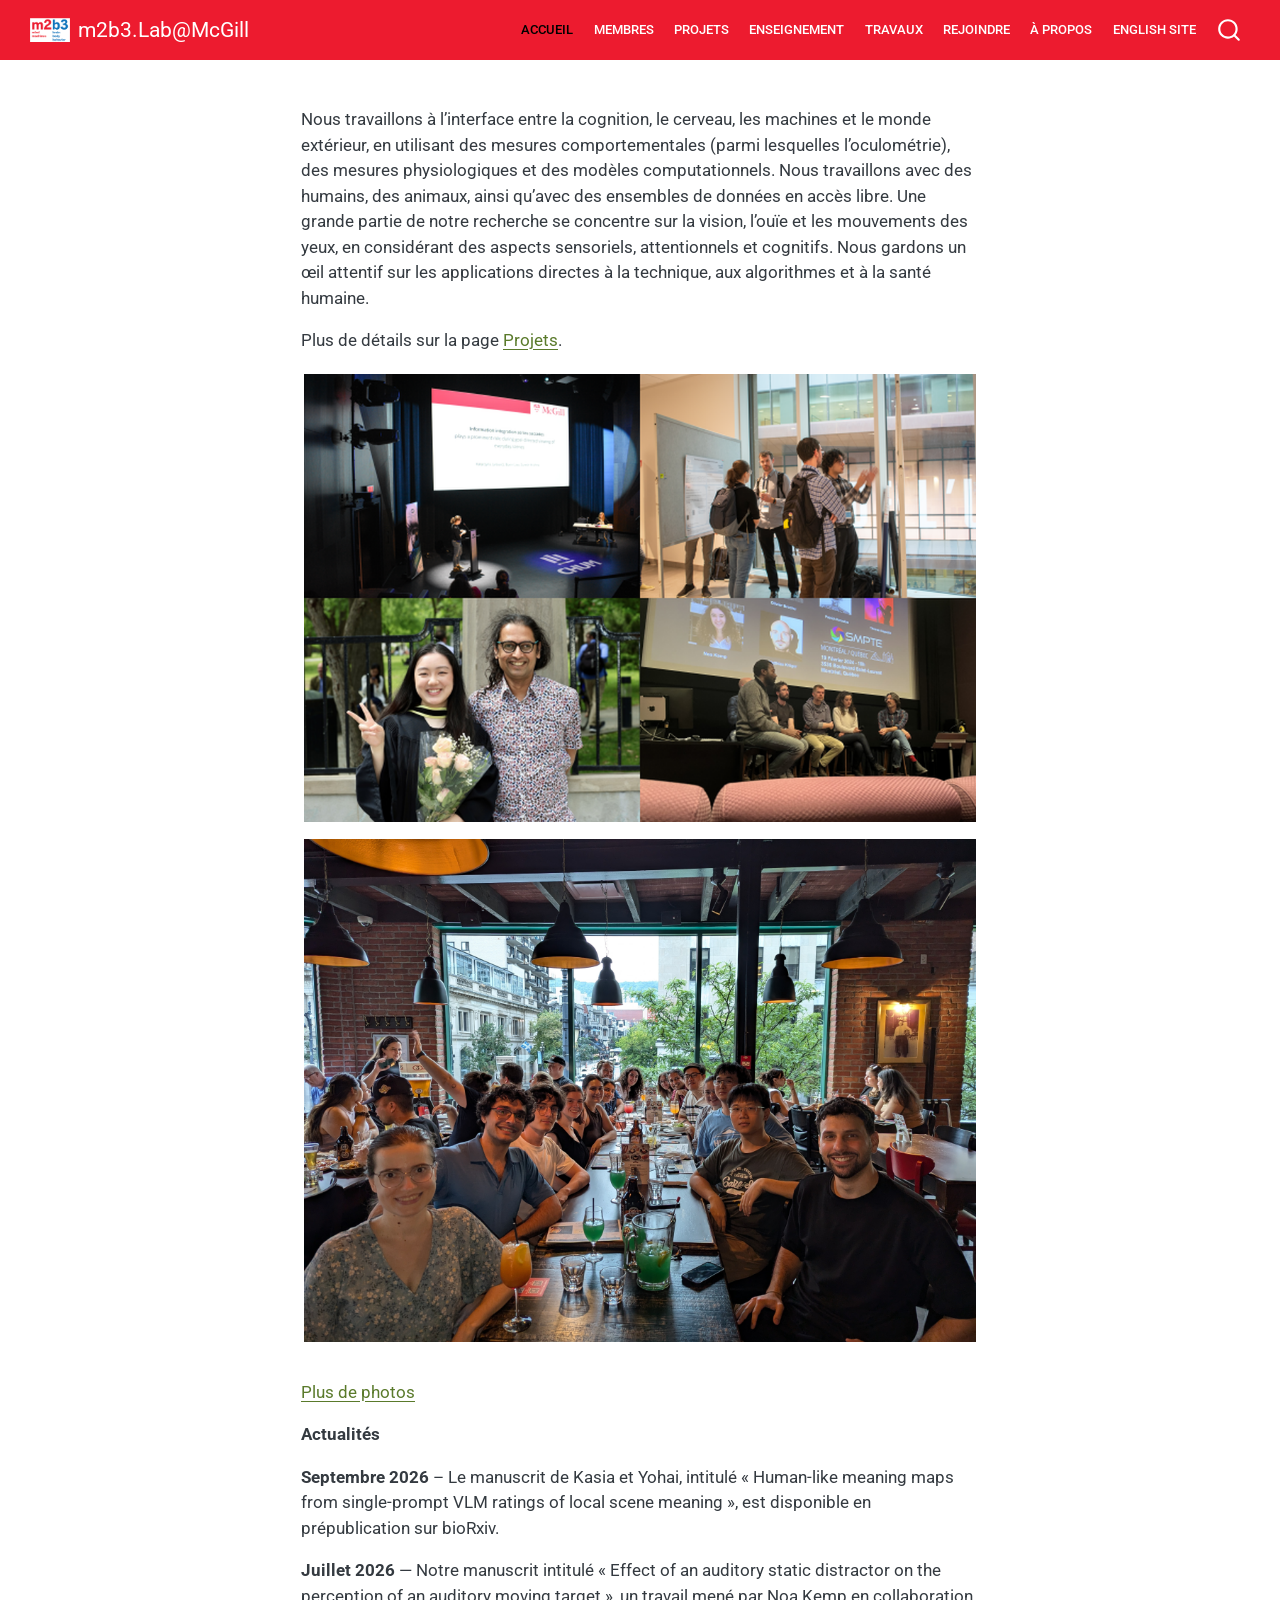
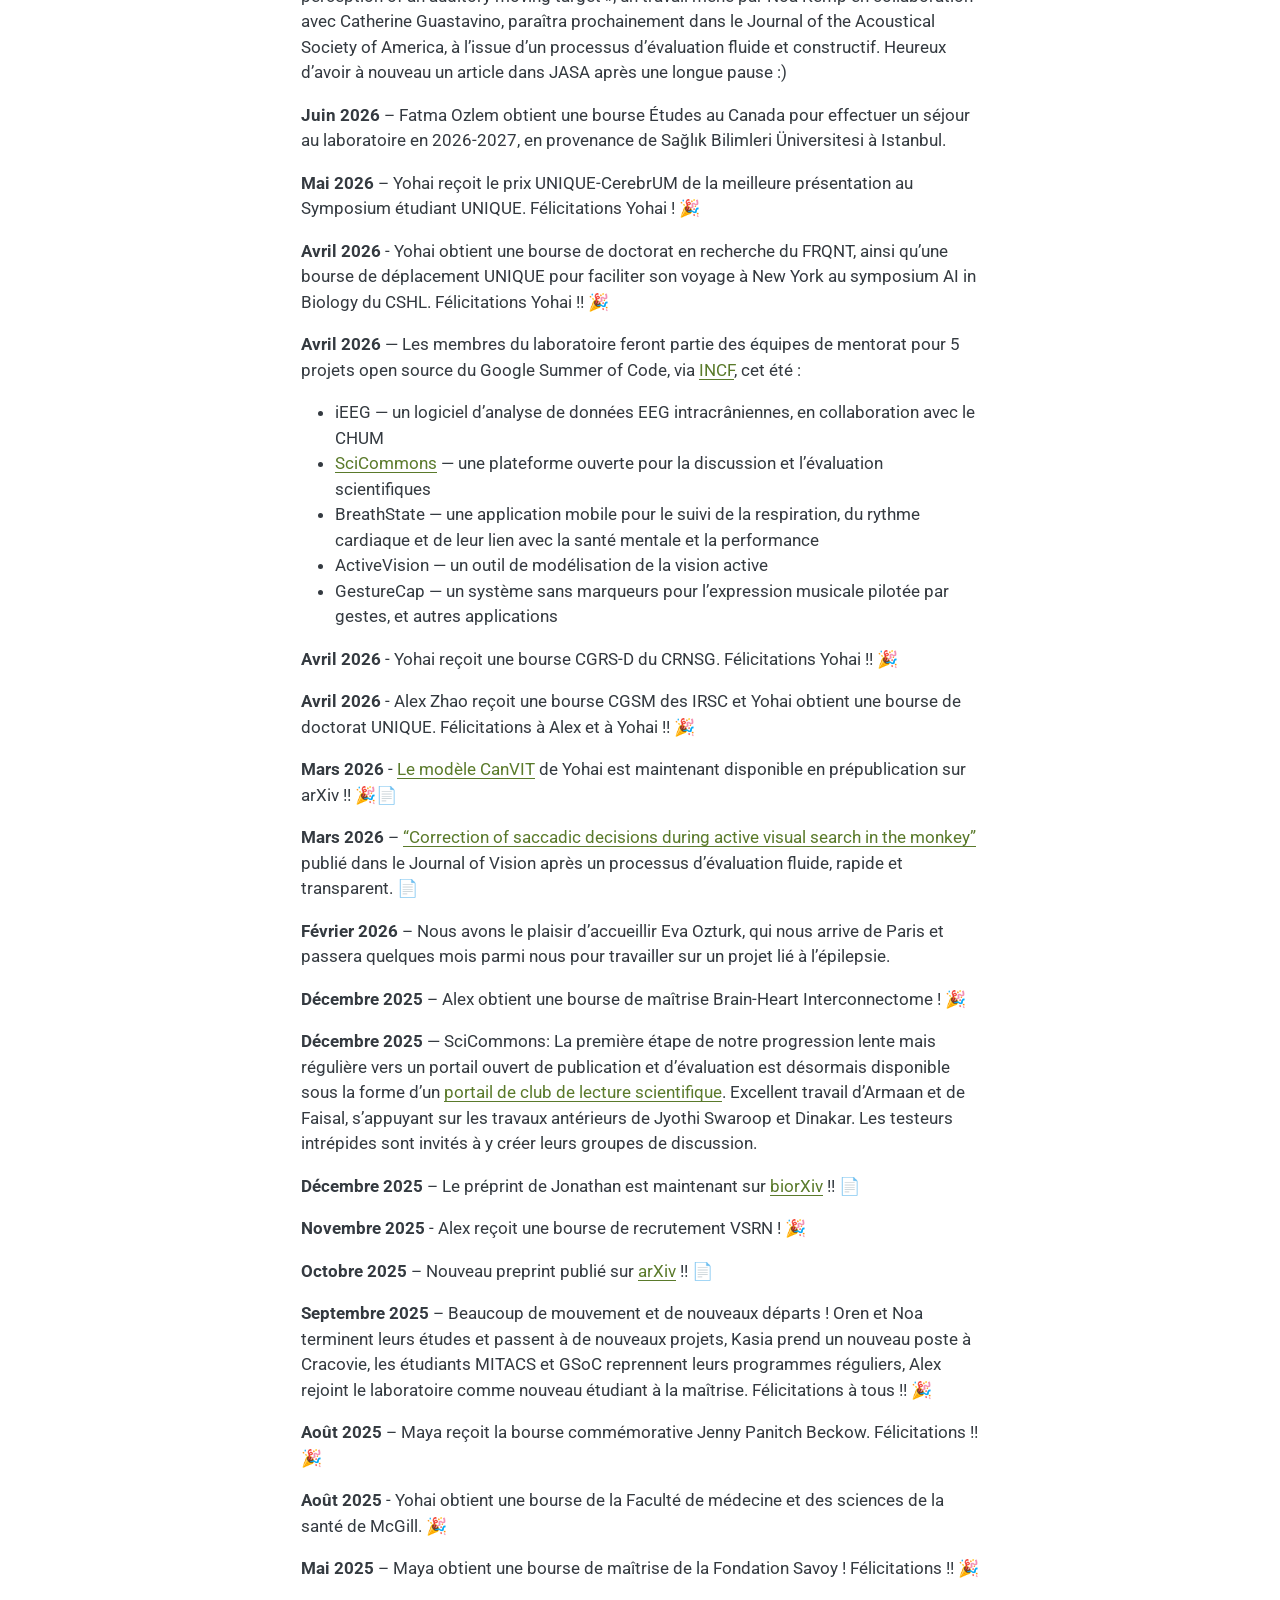
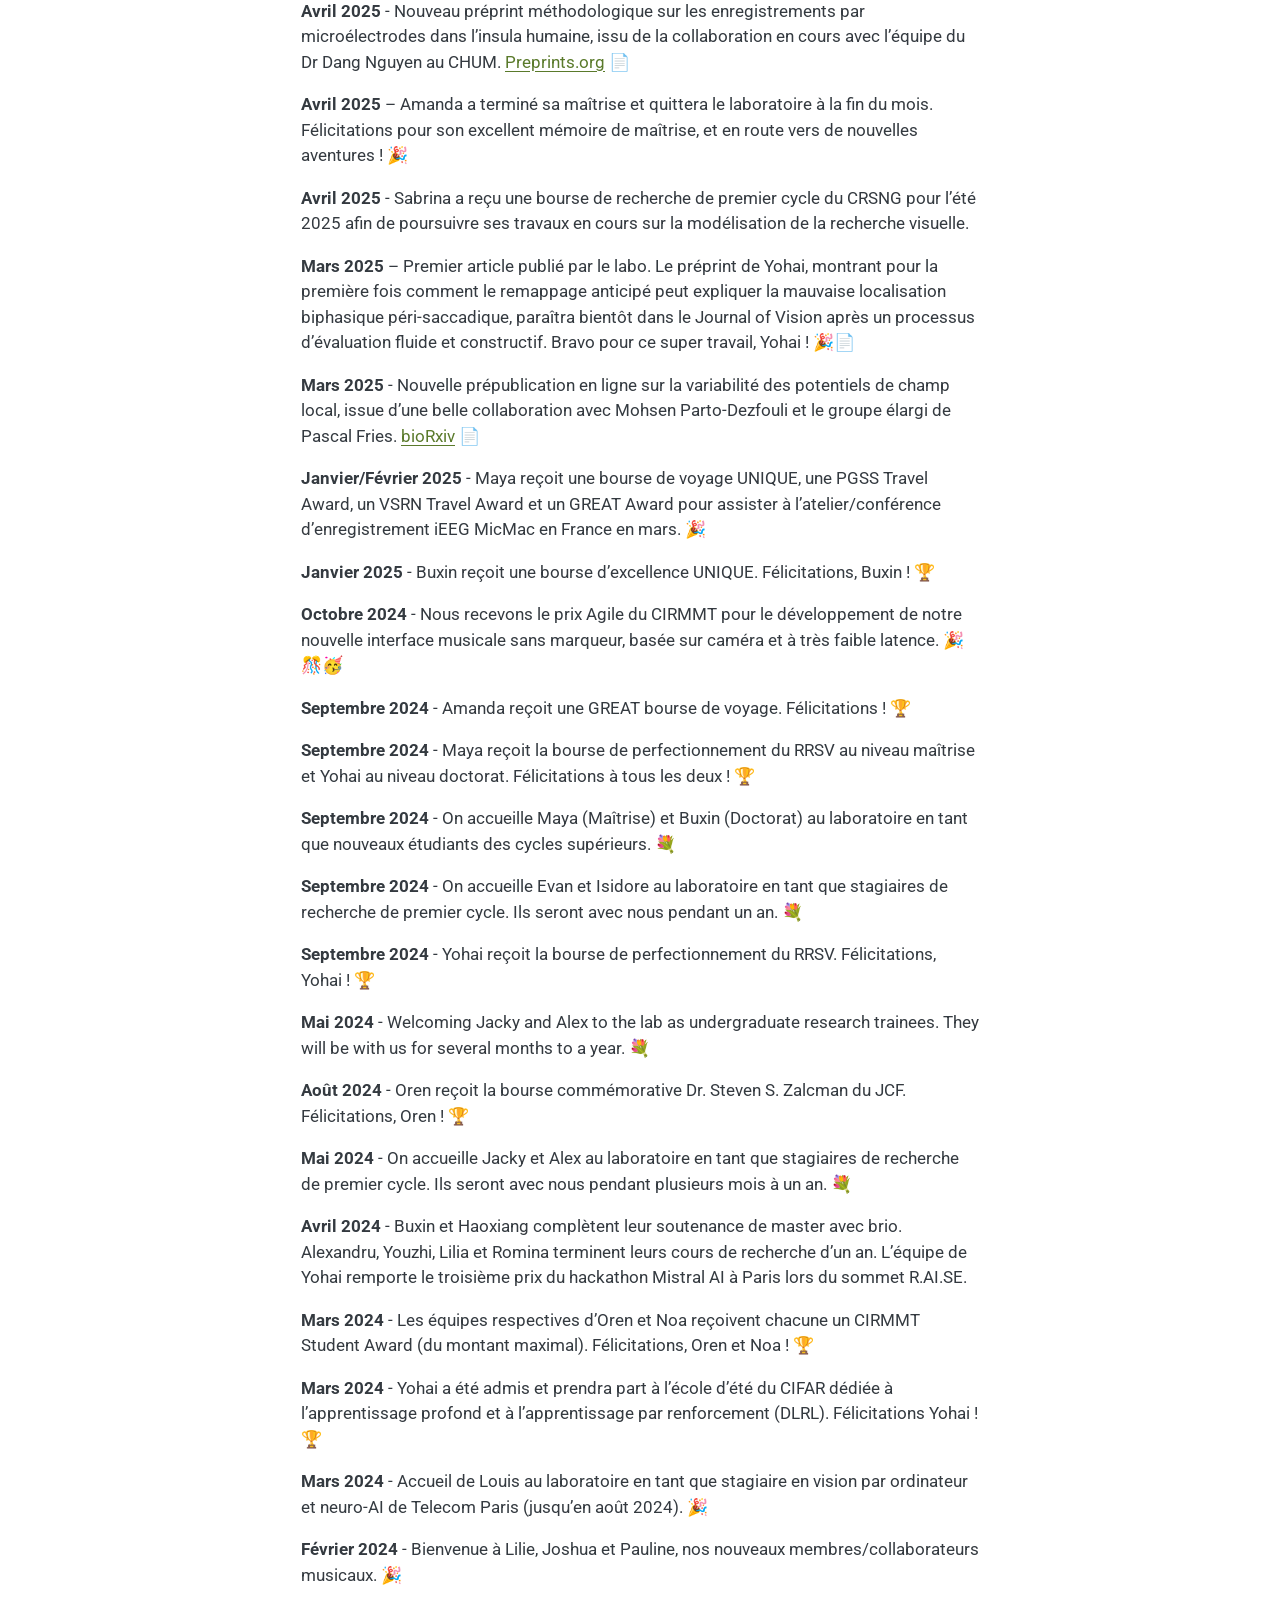
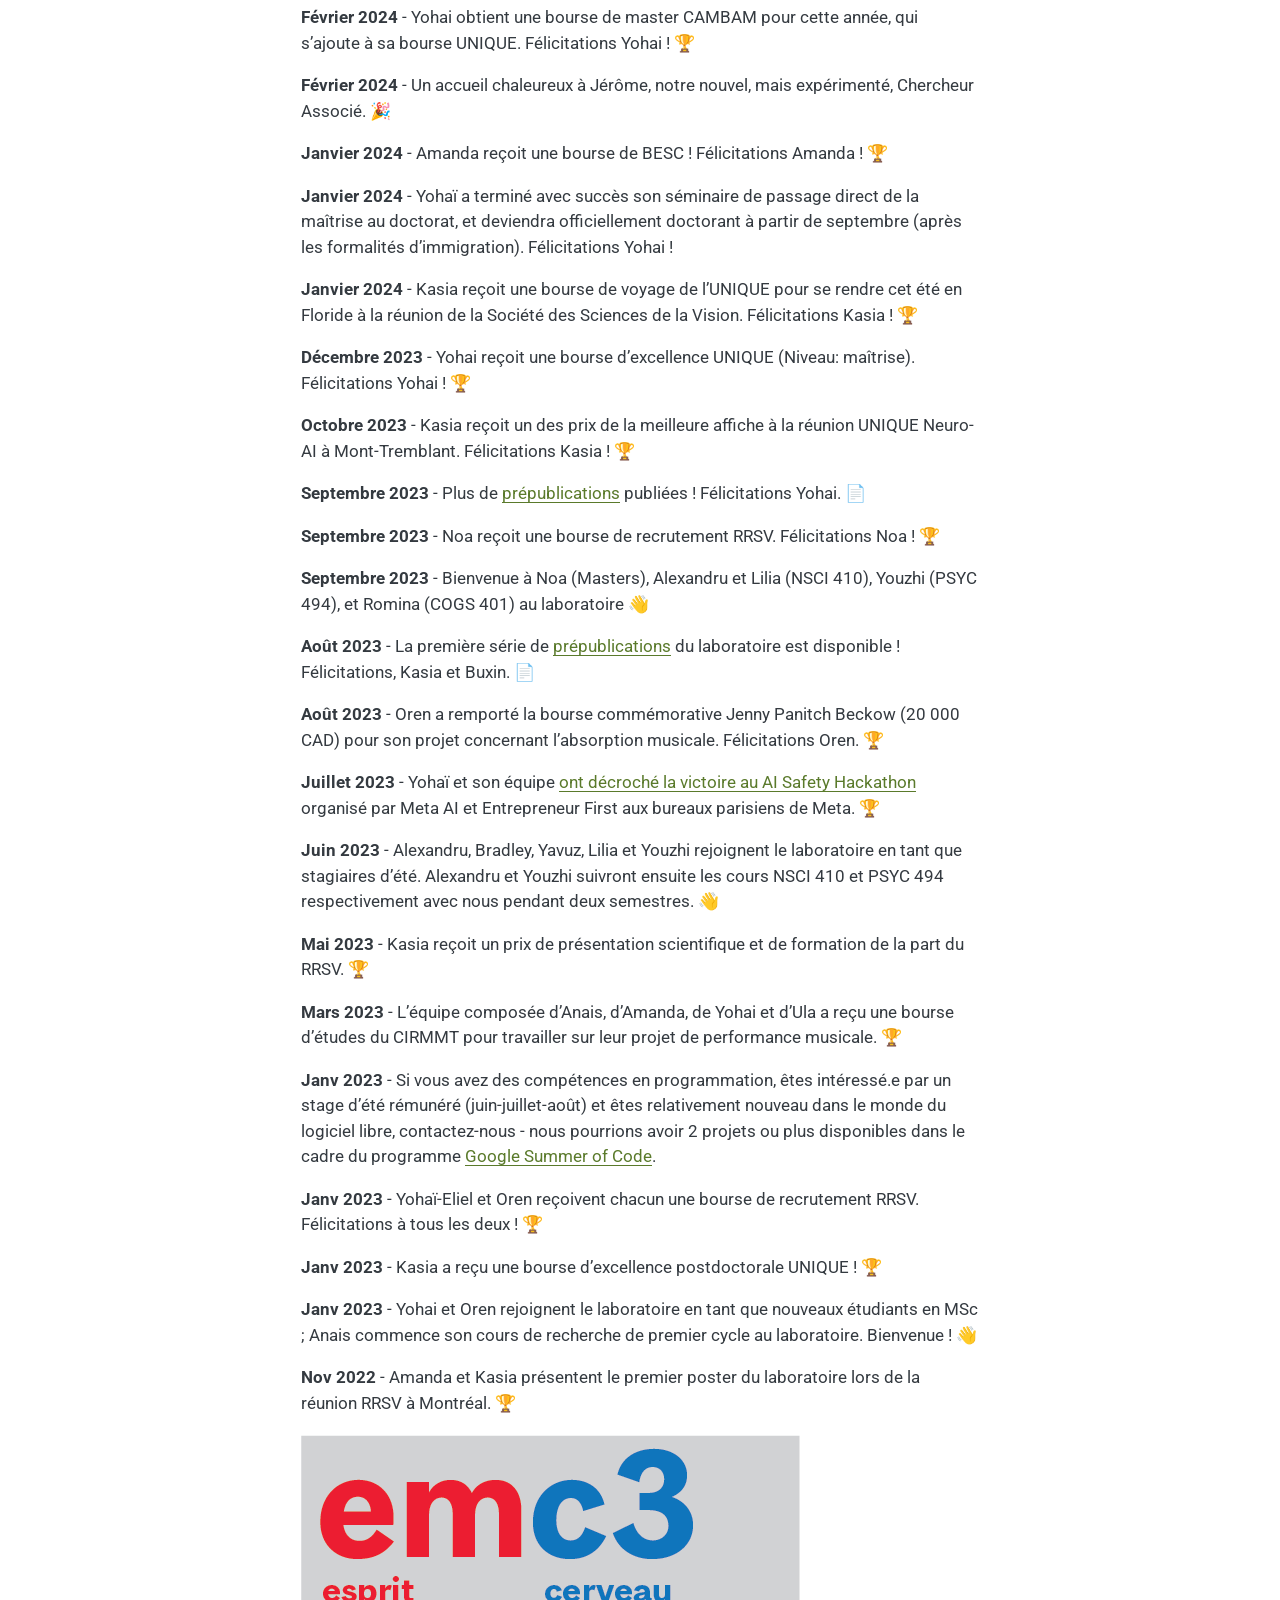
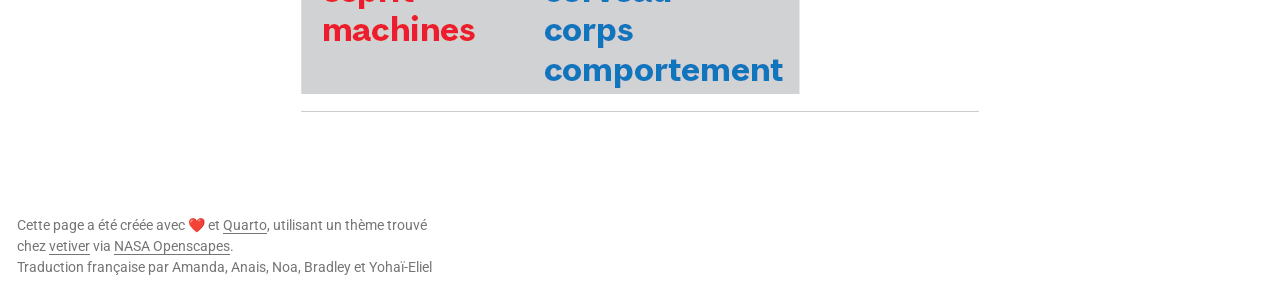
==== docs/index.html @ d5d12527 "preprint" ====
<!DOCTYPE html>
<html xmlns="http://www.w3.org/1999/xhtml" lang="fr" xml:lang="fr"><head>

<meta charset="utf-8">
<meta name="generator" content="quarto-1.8.27">

<meta name="viewport" content="width=device-width, initial-scale=1.0, user-scalable=yes">


<title>m2b3.Lab@McGill</title>
<style>
code{white-space: pre-wrap;}
span.smallcaps{font-variant: small-caps;}
div.columns{display: flex; gap: min(4vw, 1.5em);}
div.column{flex: auto; overflow-x: auto;}
div.hanging-indent{margin-left: 1.5em; text-indent: -1.5em;}
ul.task-list{list-style: none;}
ul.task-list li input[type="checkbox"] {
  width: 0.8em;
  margin: 0 0.8em 0.2em -1em; /* quarto-specific, see https://github.com/quarto-dev/quarto-cli/issues/4556 */ 
  vertical-align: middle;
}
</style>


<script src="site_libs/quarto-nav/quarto-nav.js"></script>
<script src="site_libs/quarto-nav/headroom.min.js"></script>
<script src="site_libs/clipboard/clipboard.min.js"></script>
<script src="site_libs/quarto-search/autocomplete.umd.js"></script>
<script src="site_libs/quarto-search/fuse.min.js"></script>
<script src="site_libs/quarto-search/quarto-search.js"></script>
<meta name="quarto:offset" content="./">
<link href="./images/m2b3sq_favicon.png" rel="icon" type="image/png">
<script src="site_libs/quarto-html/quarto.js" type="module"></script>
<script src="site_libs/quarto-html/tabsets/tabsets.js" type="module"></script>
<script src="site_libs/quarto-html/axe/axe-check.js" type="module"></script>
<script src="site_libs/quarto-html/popper.min.js"></script>
<script src="site_libs/quarto-html/tippy.umd.min.js"></script>
<script src="site_libs/quarto-html/anchor.min.js"></script>
<link href="site_libs/quarto-html/tippy.css" rel="stylesheet">
<link href="site_libs/quarto-html/quarto-syntax-highlighting-ed96de9b727972fe78a7b5d16c58bf87.css" rel="stylesheet" id="quarto-text-highlighting-styles">
<script src="site_libs/bootstrap/bootstrap.min.js"></script>
<link href="site_libs/bootstrap/bootstrap-icons.css" rel="stylesheet">
<link href="site_libs/bootstrap/bootstrap-b197fa680512e054cc4f9c16efbc6578.min.css" rel="stylesheet" append-hash="true" id="quarto-bootstrap" data-mode="light">
<script id="quarto-search-options" type="application/json">{
  "location": "navbar",
  "copy-button": false,
  "collapse-after": 3,
  "panel-placement": "end",
  "type": "overlay",
  "limit": 50,
  "keyboard-shortcut": [
    "f",
    "/",
    "s"
  ],
  "show-item-context": false,
  "language": {
    "search-no-results-text": "Pas de résultats",
    "search-matching-documents-text": "documents trouvés",
    "search-copy-link-title": "Copier le lien vers la recherche",
    "search-hide-matches-text": "Cacher les correspondances additionnelles",
    "search-more-match-text": "correspondance de plus dans ce document",
    "search-more-matches-text": "correspondances de plus dans ce document",
    "search-clear-button-title": "Effacer",
    "search-text-placeholder": "",
    "search-detached-cancel-button-title": "Annuler",
    "search-submit-button-title": "Envoyer",
    "search-label": "Recherche"
  }
}</script>


<link rel="stylesheet" href="styles.css">
</head>

<body class="floating nav-fixed quarto-light">

<div id="quarto-search-results"></div>
  <header id="quarto-header" class="headroom fixed-top">
    <nav class="navbar navbar-expand-lg " data-bs-theme="dark">
      <div class="navbar-container container-fluid">
      <div class="navbar-brand-container mx-auto">
    <a href="./index.html" class="navbar-brand navbar-brand-logo">
    <img src="./images/m2b3_white.png" alt="Lab logo" class="navbar-logo light-content">
    <img src="./images/m2b3_white.png" alt="Lab logo" class="navbar-logo dark-content">
    </a>
    <a class="navbar-brand" href="./index.html">
    <span class="navbar-title">m2b3.Lab@McGill</span>
    </a>
  </div>
            <div id="quarto-search" class="" title="Recherche"></div>
          <button class="navbar-toggler" type="button" data-bs-toggle="collapse" data-bs-target="#navbarCollapse" aria-controls="navbarCollapse" role="menu" aria-expanded="false" aria-label="Basculer la navigation" onclick="if (window.quartoToggleHeadroom) { window.quartoToggleHeadroom(); }">
  <span class="navbar-toggler-icon"></span>
</button>
          <div class="collapse navbar-collapse" id="navbarCollapse">
            <ul class="navbar-nav navbar-nav-scroll ms-auto">
  <li class="nav-item">
    <a class="nav-link active" href="./index.html" aria-current="page"> 
<span class="menu-text">Accueil</span></a>
  </li>  
  <li class="nav-item">
    <a class="nav-link" href="./members.html"> 
<span class="menu-text">Membres</span></a>
  </li>  
  <li class="nav-item">
    <a class="nav-link" href="./projects.html"> 
<span class="menu-text">Projets</span></a>
  </li>  
  <li class="nav-item">
    <a class="nav-link" href="./teaching.html"> 
<span class="menu-text">Enseignement</span></a>
  </li>  
  <li class="nav-item">
    <a class="nav-link" href="./output.html"> 
<span class="menu-text">Travaux</span></a>
  </li>  
  <li class="nav-item">
    <a class="nav-link" href="./join.html"> 
<span class="menu-text">Rejoindre</span></a>
  </li>  
  <li class="nav-item">
    <a class="nav-link" href="./locate.html"> 
<span class="menu-text">À propos</span></a>
  </li>  
  <li class="nav-item">
    <a class="nav-link" href="https://m2b3.github.io"> 
<span class="menu-text">English site</span></a>
  </li>  
</ul>
          </div> <!-- /navcollapse -->
            <div class="quarto-navbar-tools">
</div>
      </div> <!-- /container-fluid -->
    </nav>
</header>
<!-- content -->
<div id="quarto-content" class="quarto-container page-columns page-rows-contents page-layout-article page-navbar">
<!-- sidebar -->
  <nav id="quarto-sidebar" class="sidebar collapse collapse-horizontal quarto-sidebar-collapse-item sidebar-navigation floating overflow-auto">
    
</nav>
<div id="quarto-sidebar-glass" class="quarto-sidebar-collapse-item" data-bs-toggle="collapse" data-bs-target=".quarto-sidebar-collapse-item"></div>
<!-- margin-sidebar -->
    <div id="quarto-margin-sidebar" class="sidebar margin-sidebar zindex-bottom">
    </div>
<!-- main -->
<main class="content" id="quarto-document-content"><header id="title-block-header" class="quarto-title-block"></header>




<p>Nous travaillons à l’interface entre la cognition, le cerveau, les machines et le monde extérieur, en utilisant des mesures comportementales (parmi lesquelles l’oculométrie), des mesures physiologiques et des modèles computationnels. Nous travaillons avec des humains, des animaux, ainsi qu’avec des ensembles de données en accès libre. Une grande partie de notre recherche se concentre sur la vision, l’ouïe et les mouvements des yeux, en considérant des aspects sensoriels, attentionnels et cognitifs. Nous gardons un œil attentif sur les applications directes à la technique, aux algorithmes et à la santé humaine.</p>
<p>Plus de détails sur la page <a href="./projects.html">Projets</a>.</p>
<div class="quarto-layout-panel" data-layout-nrow="2">
<div class="quarto-layout-row">
<div class="quarto-layout-cell" style="flex-basis: 100.0%;justify-content: flex-start;">
<p><a href="./members.html"><img src="images/pres1234b.png" class="img-fluid quarto-figure quarto-figure-left" alt="Lab Photo"></a> <a href="./members.html"><img src="images/3brassAug2024.png" class="img-fluid quarto-figure quarto-figure-left" alt="Lab Photo"></a></p>
</div>
</div>
</div>
<p><a href="https://m2b3.github.io/members.html#us">Plus de photos</a></p>
<!-- to make a contact sheet, set boundaries in irfanview thumbnails -->
<p><strong>Actualités</strong></p>
<p><strong>Septembre 2026</strong> – Le manuscrit de Kasia et Yohai, intitulé « Human-like meaning maps from single-prompt VLM ratings of local scene meaning », est disponible en prépublication sur bioRxiv.</p>
<p><strong>Juillet 2026</strong> — Notre manuscrit intitulé « Effect of an auditory static distractor on the perception of an auditory moving target », un travail mené par Noa Kemp en collaboration avec Catherine Guastavino, paraîtra prochainement dans le Journal of the Acoustical Society of America, à l’issue d’un processus d’évaluation fluide et constructif. Heureux d’avoir à nouveau un article dans JASA après une longue pause :)</p>
<p><strong>Juin 2026</strong> – Fatma Ozlem obtient une bourse Études au Canada pour effectuer un séjour au laboratoire en 2026-2027, en provenance de Sağlık Bilimleri Üniversitesi à Istanbul.</p>
<p><strong>Mai 2026</strong> – Yohai reçoit le prix UNIQUE-CerebrUM de la meilleure présentation au Symposium étudiant UNIQUE. Félicitations Yohai ! 🎉</p>
<p><strong>Avril 2026</strong> - Yohai obtient une bourse de doctorat en recherche du FRQNT, ainsi qu’une bourse de déplacement UNIQUE pour faciliter son voyage à New York au symposium AI in Biology du CSHL. Félicitations Yohai !! 🎉</p>
<p><strong>Avril 2026</strong> — Les membres du laboratoire feront partie des équipes de mentorat pour 5 projets open source du Google Summer of Code, via <a href="https://www.incf.org/">INCF</a>, cet été :</p>
<ul>
<li>iEEG — un logiciel d’analyse de données EEG intracrâniennes, en collaboration avec le CHUM</li>
<li><a href="https://alphatest.scicommons.org">SciCommons</a> — une plateforme ouverte pour la discussion et l’évaluation scientifiques</li>
<li>BreathState — une application mobile pour le suivi de la respiration, du rythme cardiaque et de leur lien avec la santé mentale et la performance</li>
<li>ActiveVision — un outil de modélisation de la vision active</li>
<li>GestureCap — un système sans marqueurs pour l’expression musicale pilotée par gestes, et autres applications</li>
</ul>
<p><strong>Avril 2026</strong> - Yohai reçoit une bourse CGRS-D du CRNSG. Félicitations Yohai !! 🎉</p>
<p><strong>Avril 2026</strong> - Alex Zhao reçoit une bourse CGSM des IRSC et Yohai obtient une bourse de doctorat UNIQUE. Félicitations à Alex et à Yohai !! 🎉</p>
<p><strong>Mars 2026</strong> - <a href="https://arxiv.org/abs/2603.22570">Le modèle CanVIT</a> de Yohai est maintenant disponible en prépublication sur arXiv !! 🎉📄</p>
<p><strong>Mars 2026</strong> – <a href="https://jov.arvojournals.org/article.aspx?articleid=2811630">“Correction of saccadic decisions during active visual search in the monkey”</a> publié dans le Journal of Vision après un processus d’évaluation fluide, rapide et transparent. 📄</p>
<p><strong>Février 2026</strong> – Nous avons le plaisir d’accueillir Eva Ozturk, qui nous arrive de Paris et passera quelques mois parmi nous pour travailler sur un projet lié à l’épilepsie.</p>
<p><strong>Décembre 2025</strong> – Alex obtient une bourse de maîtrise Brain-Heart Interconnectome ! 🎉</p>
<p><strong>Décembre 2025</strong> — SciCommons: La première étape de notre progression lente mais régulière vers un portail ouvert de publication et d’évaluation est désormais disponible sous la forme d’un <a href="https://alphatest.scicommons.org">portail de club de lecture scientifique</a>. Excellent travail d’Armaan et de Faisal, s’appuyant sur les travaux antérieurs de Jyothi Swaroop et Dinakar. Les testeurs intrépides sont invités à y créer leurs groupes de discussion.</p>
<p><strong>Décembre 2025</strong> – Le préprint de Jonathan est maintenant sur <a href="https://www.biorxiv.org/content/10.1101/2025.11.26.690332v1">biorXiv</a> !! 📄</p>
<p><strong>Novembre 2025</strong> - Alex reçoit une bourse de recrutement VSRN ! 🎉</p>
<p><strong>Octobre 2025</strong> – Nouveau preprint publié sur <a href="https://arxiv.org/abs/2510.25119">arXiv</a> !! 📄</p>
<p><strong>Septembre 2025</strong> – Beaucoup de mouvement et de nouveaux départs ! Oren et Noa terminent leurs études et passent à de nouveaux projets, Kasia prend un nouveau poste à Cracovie, les étudiants MITACS et GSoC reprennent leurs programmes réguliers, Alex rejoint le laboratoire comme nouveau étudiant à la maîtrise. Félicitations à tous !! 🎉</p>
<p><strong>Août 2025</strong> – Maya reçoit la bourse commémorative Jenny Panitch Beckow. Félicitations !! 🎉</p>
<p><strong>Août 2025</strong> - Yohai obtient une bourse de la Faculté de médecine et des sciences de la santé de McGill. 🎉</p>
<p><strong>Mai 2025</strong> – Maya obtient une bourse de maîtrise de la Fondation Savoy ! Félicitations !! 🎉</p>
<p><strong>Avril 2025</strong> - Nouveau préprint méthodologique sur les enregistrements par microélectrodes dans l’insula humaine, issu de la collaboration en cours avec l’équipe du Dr Dang Nguyen au CHUM. <a href="https://www.preprints.org/manuscript/202504.1279/v1">Preprints.org</a> 📄</p>
<p><strong>Avril 2025</strong> – Amanda a terminé sa maîtrise et quittera le laboratoire à la fin du mois. Félicitations pour son excellent mémoire de maîtrise, et en route vers de nouvelles aventures ! 🎉</p>
<p><strong>Avril 2025</strong> - Sabrina a reçu une bourse de recherche de premier cycle du CRSNG pour l’été 2025 afin de poursuivre ses travaux en cours sur la modélisation de la recherche visuelle.</p>
<p><strong>Mars 2025</strong> – Premier article publié par le labo. Le préprint de Yohai, montrant pour la première fois comment le remappage anticipé peut expliquer la mauvaise localisation biphasique péri-saccadique, paraîtra bientôt dans le Journal of Vision après un processus d’évaluation fluide et constructif. Bravo pour ce super travail, Yohai ! 🎉📄</p>
<p><strong>Mars 2025</strong> - Nouvelle prépublication en ligne sur la variabilité des potentiels de champ local, issue d’une belle collaboration avec Mohsen Parto-Dezfouli et le groupe élargi de Pascal Fries. <a href="https://www.biorxiv.org/content/10.1101/2025.03.27.645661v1">bioRxiv</a> 📄</p>
<p><strong>Janvier/Février 2025</strong> - Maya reçoit une bourse de voyage UNIQUE, une PGSS Travel Award, un VSRN Travel Award et un GREAT Award pour assister à l’atelier/conférence d’enregistrement iEEG MicMac en France en mars. 🎉</p>
<p><strong>Janvier 2025</strong> - Buxin reçoit une bourse d’excellence UNIQUE. Félicitations, Buxin ! 🏆</p>
<p><strong>Octobre 2024</strong> - Nous recevons le prix Agile du CIRMMT pour le développement de notre nouvelle interface musicale sans marqueur, basée sur caméra et à très faible latence. 🎉🎊🥳</p>
<p><strong>Septembre 2024</strong> - Amanda reçoit une GREAT bourse de voyage. Félicitations ! 🏆</p>
<p><strong>Septembre 2024</strong> - Maya reçoit la bourse de perfectionnement du RRSV au niveau maîtrise et Yohai au niveau doctorat. Félicitations à tous les deux ! 🏆</p>
<p><strong>Septembre 2024</strong> - On accueille Maya (Maîtrise) et Buxin (Doctorat) au laboratoire en tant que nouveaux étudiants des cycles supérieurs. 💐</p>
<p><strong>Septembre 2024</strong> - On accueille Evan et Isidore au laboratoire en tant que stagiaires de recherche de premier cycle. Ils seront avec nous pendant un an. 💐</p>
<p><strong>Septembre 2024</strong> - Yohai reçoit la bourse de perfectionnement du RRSV. Félicitations, Yohai ! 🏆</p>
<p><strong>Mai 2024</strong> - Welcoming Jacky and Alex to the lab as undergraduate research trainees. They will be with us for several months to a year. 💐</p>
<p><strong>Août 2024</strong> - Oren reçoit la bourse commémorative Dr.&nbsp;Steven S. Zalcman du JCF. Félicitations, Oren ! 🏆</p>
<p><strong>Mai 2024</strong> - On accueille Jacky et Alex au laboratoire en tant que stagiaires de recherche de premier cycle. Ils seront avec nous pendant plusieurs mois à un an. 💐</p>
<p><strong>Avril 2024</strong> - Buxin et Haoxiang complètent leur soutenance de master avec brio. Alexandru, Youzhi, Lilia et Romina terminent leurs cours de recherche d’un an. L’équipe de Yohai remporte le troisième prix du hackathon Mistral AI à Paris lors du sommet R.AI.SE.</p>
<p><strong>Mars 2024</strong> - Les équipes respectives d’Oren et Noa reçoivent chacune un CIRMMT Student Award (du montant maximal). Félicitations, Oren et Noa ! 🏆</p>
<p><strong>Mars 2024</strong> - Yohai a été admis et prendra part à l’école d’été du CIFAR dédiée à l’apprentissage profond et à l’apprentissage par renforcement (DLRL). Félicitations Yohai ! 🏆</p>
<p><strong>Mars 2024</strong> - Accueil de Louis au laboratoire en tant que stagiaire en vision par ordinateur et neuro-AI de Telecom Paris (jusqu’en août 2024). <span class="emoji" data-emoji="tada">🎉</span></p>
<p><strong>Février 2024</strong> - Bienvenue à Lilie, Joshua et Pauline, nos nouveaux membres/collaborateurs musicaux. <span class="emoji" data-emoji="tada">🎉</span></p>
<p><strong>Février 2024</strong> - Yohai obtient une bourse de master CAMBAM pour cette année, qui s’ajoute à sa bourse UNIQUE. Félicitations Yohai ! 🏆</p>
<p><strong>Février 2024</strong> - Un accueil chaleureux à Jérôme, notre nouvel, mais expérimenté, Chercheur Associé. <span class="emoji" data-emoji="tada">🎉</span></p>
<p><strong>Janvier 2024</strong> - Amanda reçoit une bourse de BESC ! Félicitations Amanda ! 🏆</p>
<p><strong>Janvier 2024</strong> - Yohaï a terminé avec succès son séminaire de passage direct de la maîtrise au doctorat, et deviendra officiellement doctorant à partir de septembre (après les formalités d’immigration). Félicitations Yohai !</p>
<p><strong>Janvier 2024</strong> - Kasia reçoit une bourse de voyage de l’UNIQUE pour se rendre cet été en Floride à la réunion de la Société des Sciences de la Vision. Félicitations Kasia ! 🏆</p>
<p><strong>Décembre 2023</strong> - Yohai reçoit une bourse d’excellence UNIQUE (Niveau: maîtrise). Félicitations Yohai ! 🏆</p>
<p><strong>Octobre 2023</strong> - Kasia reçoit un des prix de la meilleure affiche à la réunion UNIQUE Neuro-AI à Mont-Tremblant. Félicitations Kasia ! 🏆</p>
<p><strong>Septembre 2023</strong> - Plus de <a href="./output.html">prépublications</a> publiées ! Félicitations Yohai. 📄</p>
<p><strong>Septembre 2023</strong> - Noa reçoit une bourse de recrutement RRSV. Félicitations Noa ! 🏆</p>
<p><strong>Septembre 2023</strong> - Bienvenue à Noa (Masters), Alexandru et Lilia (NSCI 410), Youzhi (PSYC 494), et Romina (COGS 401) au laboratoire <span class="emoji" data-emoji="wave">👋</span></p>
<p><strong>Août 2023</strong> - La première série de <a href="./output.html">prépublications</a> du laboratoire est disponible ! Félicitations, Kasia et Buxin. 📄</p>
<p><strong>Août 2023</strong> - Oren a remporté la bourse commémorative Jenny Panitch Beckow (20 000 CAD) pour son projet concernant l’absorption musicale. Félicitations Oren. 🏆</p>
<p><strong>Juillet 2023</strong> - Yohaï et son équipe <a href="https://www.linkedin.com/posts/entrepreneur-first_last-night-marked-the-conclusion-of-our-ai-activity-7084967819297087488-b-DN?utm_source=share&amp;utm_medium=member_desktop">ont décroché la victoire au AI Safety Hackathon</a> organisé par Meta AI et Entrepreneur First aux bureaux parisiens de Meta. 🏆</p>
<p><strong>Juin 2023</strong> - Alexandru, Bradley, Yavuz, Lilia et Youzhi rejoignent le laboratoire en tant que stagiaires d’été. Alexandru et Youzhi suivront ensuite les cours NSCI 410 et PSYC 494 respectivement avec nous pendant deux semestres. <span class="emoji" data-emoji="wave">👋</span></p>
<p><strong>Mai 2023</strong> - Kasia reçoit un prix de présentation scientifique et de formation de la part du RRSV. 🏆</p>
<p><strong>Mars 2023</strong> - L’équipe composée d’Anais, d’Amanda, de Yohai et d’Ula a reçu une bourse d’études du CIRMMT pour travailler sur leur projet de performance musicale. 🏆</p>
<p><strong>Janv 2023</strong> - Si vous avez des compétences en programmation, êtes intéressé.e par un stage d’été rémunéré (juin-juillet-août) et êtes relativement nouveau dans le monde du logiciel libre, contactez-nous - nous pourrions avoir 2 projets ou plus disponibles dans le cadre du programme <a href="./projects.html" id="google-summer-of-code-2023">Google Summer of Code</a>.</p>
<p><strong>Janv 2023</strong> - Yohaï-Eliel et Oren reçoivent chacun une bourse de recrutement RRSV. Félicitations à tous les deux ! 🏆</p>
<p><strong>Janv 2023</strong> - Kasia a reçu une bourse d’excellence postdoctorale UNIQUE ! 🏆</p>
<p><strong>Janv 2023</strong> - Yohai et Oren rejoignent le laboratoire en tant que nouveaux étudiants en MSc ; Anais commence son cours de recherche de premier cycle au laboratoire. Bienvenue ! <span class="emoji" data-emoji="wave">👋</span></p>
<p><strong>Nov 2022</strong> - Amanda et Kasia présentent le premier poster du laboratoire lors de la réunion RRSV à Montréal. 🏆</p>
<p><img src="images/emc3_grey.png" class="img-fluid" alt="Logo du laboratoire"></p>
<hr>



</main> <!-- /main -->
<script id="quarto-html-after-body" type="application/javascript">
  window.document.addEventListener("DOMContentLoaded", function (event) {
    const icon = "";
    const anchorJS = new window.AnchorJS();
    anchorJS.options = {
      placement: 'right',
      icon: icon
    };
    anchorJS.add('.anchored');
    const isCodeAnnotation = (el) => {
      for (const clz of el.classList) {
        if (clz.startsWith('code-annotation-')) {                     
          return true;
        }
      }
      return false;
    }
    const onCopySuccess = function(e) {
      // button target
      const button = e.trigger;
      // don't keep focus
      button.blur();
      // flash "checked"
      button.classList.add('code-copy-button-checked');
      var currentTitle = button.getAttribute("title");
      button.setAttribute("title", "Copié");
      let tooltip;
      if (window.bootstrap) {
        button.setAttribute("data-bs-toggle", "tooltip");
        button.setAttribute("data-bs-placement", "left");
        button.setAttribute("data-bs-title", "Copié");
        tooltip = new bootstrap.Tooltip(button, 
          { trigger: "manual", 
            customClass: "code-copy-button-tooltip",
            offset: [0, -8]});
        tooltip.show();    
      }
      setTimeout(function() {
        if (tooltip) {
          tooltip.hide();
          button.removeAttribute("data-bs-title");
          button.removeAttribute("data-bs-toggle");
          button.removeAttribute("data-bs-placement");
        }
        button.setAttribute("title", currentTitle);
        button.classList.remove('code-copy-button-checked');
      }, 1000);
      // clear code selection
      e.clearSelection();
    }
    const getTextToCopy = function(trigger) {
      const outerScaffold = trigger.parentElement.cloneNode(true);
      const codeEl = outerScaffold.querySelector('code');
      for (const childEl of codeEl.children) {
        if (isCodeAnnotation(childEl)) {
          childEl.remove();
        }
      }
      return codeEl.innerText;
    }
    const clipboard = new window.ClipboardJS('.code-copy-button:not([data-in-quarto-modal])', {
      text: getTextToCopy
    });
    clipboard.on('success', onCopySuccess);
    if (window.document.getElementById('quarto-embedded-source-code-modal')) {
      const clipboardModal = new window.ClipboardJS('.code-copy-button[data-in-quarto-modal]', {
        text: getTextToCopy,
        container: window.document.getElementById('quarto-embedded-source-code-modal')
      });
      clipboardModal.on('success', onCopySuccess);
    }
      var localhostRegex = new RegExp(/^(?:http|https):\/\/localhost\:?[0-9]*\//);
      var mailtoRegex = new RegExp(/^mailto:/);
        var filterRegex = new RegExp("https:\/\/m2b3\.github\.io\/fr");
      var isInternal = (href) => {
          return filterRegex.test(href) || localhostRegex.test(href) || mailtoRegex.test(href);
      }
      // Inspect non-navigation links and adorn them if external
     var links = window.document.querySelectorAll('a[href]:not(.nav-link):not(.navbar-brand):not(.toc-action):not(.sidebar-link):not(.sidebar-item-toggle):not(.pagination-link):not(.no-external):not([aria-hidden]):not(.dropdown-item):not(.quarto-navigation-tool):not(.about-link)');
      for (var i=0; i<links.length; i++) {
        const link = links[i];
        if (!isInternal(link.href)) {
          // undo the damage that might have been done by quarto-nav.js in the case of
          // links that we want to consider external
          if (link.dataset.originalHref !== undefined) {
            link.href = link.dataset.originalHref;
          }
        }
      }
    function tippyHover(el, contentFn, onTriggerFn, onUntriggerFn) {
      const config = {
        allowHTML: true,
        maxWidth: 500,
        delay: 100,
        arrow: false,
        appendTo: function(el) {
            return el.parentElement;
        },
        interactive: true,
        interactiveBorder: 10,
        theme: 'quarto',
        placement: 'bottom-start',
      };
      if (contentFn) {
        config.content = contentFn;
      }
      if (onTriggerFn) {
        config.onTrigger = onTriggerFn;
      }
      if (onUntriggerFn) {
        config.onUntrigger = onUntriggerFn;
      }
      window.tippy(el, config); 
    }
    const noterefs = window.document.querySelectorAll('a[role="doc-noteref"]');
    for (var i=0; i<noterefs.length; i++) {
      const ref = noterefs[i];
      tippyHover(ref, function() {
        // use id or data attribute instead here
        let href = ref.getAttribute('data-footnote-href') || ref.getAttribute('href');
        try { href = new URL(href).hash; } catch {}
        const id = href.replace(/^#\/?/, "");
        const note = window.document.getElementById(id);
        if (note) {
          return note.innerHTML;
        } else {
          return "";
        }
      });
    }
    const xrefs = window.document.querySelectorAll('a.quarto-xref');
    const processXRef = (id, note) => {
      // Strip column container classes
      const stripColumnClz = (el) => {
        el.classList.remove("page-full", "page-columns");
        if (el.children) {
          for (const child of el.children) {
            stripColumnClz(child);
          }
        }
      }
      stripColumnClz(note)
      if (id === null || id.startsWith('sec-')) {
        // Special case sections, only their first couple elements
        const container = document.createElement("div");
        if (note.children && note.children.length > 2) {
          container.appendChild(note.children[0].cloneNode(true));
          for (let i = 1; i < note.children.length; i++) {
            const child = note.children[i];
            if (child.tagName === "P" && child.innerText === "") {
              continue;
            } else {
              container.appendChild(child.cloneNode(true));
              break;
            }
          }
          if (window.Quarto?.typesetMath) {
            window.Quarto.typesetMath(container);
          }
          return container.innerHTML
        } else {
          if (window.Quarto?.typesetMath) {
            window.Quarto.typesetMath(note);
          }
          return note.innerHTML;
        }
      } else {
        // Remove any anchor links if they are present
        const anchorLink = note.querySelector('a.anchorjs-link');
        if (anchorLink) {
          anchorLink.remove();
        }
        if (window.Quarto?.typesetMath) {
          window.Quarto.typesetMath(note);
        }
        if (note.classList.contains("callout")) {
          return note.outerHTML;
        } else {
          return note.innerHTML;
        }
      }
    }
    for (var i=0; i<xrefs.length; i++) {
      const xref = xrefs[i];
      tippyHover(xref, undefined, function(instance) {
        instance.disable();
        let url = xref.getAttribute('href');
        let hash = undefined; 
        if (url.startsWith('#')) {
          hash = url;
        } else {
          try { hash = new URL(url).hash; } catch {}
        }
        if (hash) {
          const id = hash.replace(/^#\/?/, "");
          const note = window.document.getElementById(id);
          if (note !== null) {
            try {
              const html = processXRef(id, note.cloneNode(true));
              instance.setContent(html);
            } finally {
              instance.enable();
              instance.show();
            }
          } else {
            // See if we can fetch this
            fetch(url.split('#')[0])
            .then(res => res.text())
            .then(html => {
              const parser = new DOMParser();
              const htmlDoc = parser.parseFromString(html, "text/html");
              const note = htmlDoc.getElementById(id);
              if (note !== null) {
                const html = processXRef(id, note);
                instance.setContent(html);
              } 
            }).finally(() => {
              instance.enable();
              instance.show();
            });
          }
        } else {
          // See if we can fetch a full url (with no hash to target)
          // This is a special case and we should probably do some content thinning / targeting
          fetch(url)
          .then(res => res.text())
          .then(html => {
            const parser = new DOMParser();
            const htmlDoc = parser.parseFromString(html, "text/html");
            const note = htmlDoc.querySelector('main.content');
            if (note !== null) {
              // This should only happen for chapter cross references
              // (since there is no id in the URL)
              // remove the first header
              if (note.children.length > 0 && note.children[0].tagName === "HEADER") {
                note.children[0].remove();
              }
              const html = processXRef(null, note);
              instance.setContent(html);
            } 
          }).finally(() => {
            instance.enable();
            instance.show();
          });
        }
      }, function(instance) {
      });
    }
        let selectedAnnoteEl;
        const selectorForAnnotation = ( cell, annotation) => {
          let cellAttr = 'data-code-cell="' + cell + '"';
          let lineAttr = 'data-code-annotation="' +  annotation + '"';
          const selector = 'span[' + cellAttr + '][' + lineAttr + ']';
          return selector;
        }
        const selectCodeLines = (annoteEl) => {
          const doc = window.document;
          const targetCell = annoteEl.getAttribute("data-target-cell");
          const targetAnnotation = annoteEl.getAttribute("data-target-annotation");
          const annoteSpan = window.document.querySelector(selectorForAnnotation(targetCell, targetAnnotation));
          const lines = annoteSpan.getAttribute("data-code-lines").split(",");
          const lineIds = lines.map((line) => {
            return targetCell + "-" + line;
          })
          let top = null;
          let height = null;
          let parent = null;
          if (lineIds.length > 0) {
              //compute the position of the single el (top and bottom and make a div)
              const el = window.document.getElementById(lineIds[0]);
              top = el.offsetTop;
              height = el.offsetHeight;
              parent = el.parentElement.parentElement;
            if (lineIds.length > 1) {
              const lastEl = window.document.getElementById(lineIds[lineIds.length - 1]);
              const bottom = lastEl.offsetTop + lastEl.offsetHeight;
              height = bottom - top;
            }
            if (top !== null && height !== null && parent !== null) {
              // cook up a div (if necessary) and position it 
              let div = window.document.getElementById("code-annotation-line-highlight");
              if (div === null) {
                div = window.document.createElement("div");
                div.setAttribute("id", "code-annotation-line-highlight");
                div.style.position = 'absolute';
                parent.appendChild(div);
              }
              div.style.top = top - 2 + "px";
              div.style.height = height + 4 + "px";
              div.style.left = 0;
              let gutterDiv = window.document.getElementById("code-annotation-line-highlight-gutter");
              if (gutterDiv === null) {
                gutterDiv = window.document.createElement("div");
                gutterDiv.setAttribute("id", "code-annotation-line-highlight-gutter");
                gutterDiv.style.position = 'absolute';
                const codeCell = window.document.getElementById(targetCell);
                const gutter = codeCell.querySelector('.code-annotation-gutter');
                gutter.appendChild(gutterDiv);
              }
              gutterDiv.style.top = top - 2 + "px";
              gutterDiv.style.height = height + 4 + "px";
            }
            selectedAnnoteEl = annoteEl;
          }
        };
        const unselectCodeLines = () => {
          const elementsIds = ["code-annotation-line-highlight", "code-annotation-line-highlight-gutter"];
          elementsIds.forEach((elId) => {
            const div = window.document.getElementById(elId);
            if (div) {
              div.remove();
            }
          });
          selectedAnnoteEl = undefined;
        };
          // Handle positioning of the toggle
      window.addEventListener(
        "resize",
        throttle(() => {
          elRect = undefined;
          if (selectedAnnoteEl) {
            selectCodeLines(selectedAnnoteEl);
          }
        }, 10)
      );
      function throttle(fn, ms) {
      let throttle = false;
      let timer;
        return (...args) => {
          if(!throttle) { // first call gets through
              fn.apply(this, args);
              throttle = true;
          } else { // all the others get throttled
              if(timer) clearTimeout(timer); // cancel #2
              timer = setTimeout(() => {
                fn.apply(this, args);
                timer = throttle = false;
              }, ms);
          }
        };
      }
        // Attach click handler to the DT
        const annoteDls = window.document.querySelectorAll('dt[data-target-cell]');
        for (const annoteDlNode of annoteDls) {
          annoteDlNode.addEventListener('click', (event) => {
            const clickedEl = event.target;
            if (clickedEl !== selectedAnnoteEl) {
              unselectCodeLines();
              const activeEl = window.document.querySelector('dt[data-target-cell].code-annotation-active');
              if (activeEl) {
                activeEl.classList.remove('code-annotation-active');
              }
              selectCodeLines(clickedEl);
              clickedEl.classList.add('code-annotation-active');
            } else {
              // Unselect the line
              unselectCodeLines();
              clickedEl.classList.remove('code-annotation-active');
            }
          });
        }
    const findCites = (el) => {
      const parentEl = el.parentElement;
      if (parentEl) {
        const cites = parentEl.dataset.cites;
        if (cites) {
          return {
            el,
            cites: cites.split(' ')
          };
        } else {
          return findCites(el.parentElement)
        }
      } else {
        return undefined;
      }
    };
    var bibliorefs = window.document.querySelectorAll('a[role="doc-biblioref"]');
    for (var i=0; i<bibliorefs.length; i++) {
      const ref = bibliorefs[i];
      const citeInfo = findCites(ref);
      if (citeInfo) {
        tippyHover(citeInfo.el, function() {
          var popup = window.document.createElement('div');
          citeInfo.cites.forEach(function(cite) {
            var citeDiv = window.document.createElement('div');
            citeDiv.classList.add('hanging-indent');
            citeDiv.classList.add('csl-entry');
            var biblioDiv = window.document.getElementById('ref-' + cite);
            if (biblioDiv) {
              citeDiv.innerHTML = biblioDiv.innerHTML;
            }
            popup.appendChild(citeDiv);
          });
          return popup.innerHTML;
        });
      }
    }
  });
  </script>
</div> <!-- /content -->
<footer class="footer">
  <div class="nav-footer">
    <div class="nav-footer-left">
<p>Cette page a été créée avec ❤️ et <a href="https://quarto.org/">Quarto</a>, utilisant un thème trouvé chez <a href="https://github.com/rstudio/vetiver.rstudio.com">vetiver</a> via <a href="https://nasa-openscapes.github.io/">NASA Openscapes</a>.<br>
Traduction française par Amanda, Anais, Noa, Bradley et Yohaï-Eliel</p>
</div>   
    <div class="nav-footer-center">
      &nbsp;
    </div>
    <div class="nav-footer-right">
      &nbsp;
    </div>
  </div>
</footer>




</body></html>
---- docs/site_libs/quarto-html/tippy.css ----
.tippy-box[data-animation=fade][data-state=hidden]{opacity:0}[data-tippy-root]{max-width:calc(100vw - 10px)}.tippy-box{position:relative;background-color:#333;color:#fff;border-radius:4px;font-size:14px;line-height:1.4;white-space:normal;outline:0;transition-property:transform,visibility,opacity}.tippy-box[data-placement^=top]>.tippy-arrow{bottom:0}.tippy-box[data-placement^=top]>.tippy-arrow:before{bottom:-7px;left:0;border-width:8px 8px 0;border-top-color:initial;transform-origin:center top}.tippy-box[data-placement^=bottom]>.tippy-arrow{top:0}.tippy-box[data-placement^=bottom]>.tippy-arrow:before{top:-7px;left:0;border-width:0 8px 8px;border-bottom-color:initial;transform-origin:center bottom}.tippy-box[data-placement^=left]>.tippy-arrow{right:0}.tippy-box[data-placement^=left]>.tippy-arrow:before{border-width:8px 0 8px 8px;border-left-color:initial;right:-7px;transform-origin:center left}.tippy-box[data-placement^=right]>.tippy-arrow{left:0}.tippy-box[data-placement^=right]>.tippy-arrow:before{left:-7px;border-width:8px 8px 8px 0;border-right-color:initial;transform-origin:center right}.tippy-box[data-inertia][data-state=visible]{transition-timing-function:cubic-bezier(.54,1.5,.38,1.11)}.tippy-arrow{width:16px;height:16px;color:#333}.tippy-arrow:before{content:"";position:absolute;border-color:transparent;border-style:solid}.tippy-content{position:relative;padding:5px 9px;z-index:1}
---- docs/site_libs/quarto-html/quarto-syntax-highlighting-ed96de9b727972fe78a7b5d16c58bf87.css ----
/* quarto syntax highlight colors */
:root {
  --quarto-hl-ot-color: #003B4F;
  --quarto-hl-at-color: #657422;
  --quarto-hl-ss-color: #20794D;
  --quarto-hl-an-color: #5E5E5E;
  --quarto-hl-fu-color: #4758AB;
  --quarto-hl-st-color: #20794D;
  --quarto-hl-cf-color: #003B4F;
  --quarto-hl-op-color: #5E5E5E;
  --quarto-hl-er-color: #AD0000;
  --quarto-hl-bn-color: #AD0000;
  --quarto-hl-al-color: #AD0000;
  --quarto-hl-va-color: #111111;
  --quarto-hl-bu-color: inherit;
  --quarto-hl-ex-color: inherit;
  --quarto-hl-pp-color: #AD0000;
  --quarto-hl-in-color: #5E5E5E;
  --quarto-hl-vs-color: #20794D;
  --quarto-hl-wa-color: #5E5E5E;
  --quarto-hl-do-color: #5E5E5E;
  --quarto-hl-im-color: #00769E;
  --quarto-hl-ch-color: #20794D;
  --quarto-hl-dt-color: #AD0000;
  --quarto-hl-fl-color: #AD0000;
  --quarto-hl-co-color: #5E5E5E;
  --quarto-hl-cv-color: #5E5E5E;
  --quarto-hl-cn-color: #8f5902;
  --quarto-hl-sc-color: #5E5E5E;
  --quarto-hl-dv-color: #AD0000;
  --quarto-hl-kw-color: #003B4F;
}

/* other quarto variables */
:root {
  --quarto-font-monospace: SFMono-Regular, Menlo, Monaco, Consolas, "Liberation Mono", "Courier New", monospace;
}

/* syntax highlight based on Pandoc's rules */
pre > code.sourceCode > span {
  color: #003B4F;
}

code.sourceCode > span {
  color: #003B4F;
}

div.sourceCode,
div.sourceCode pre.sourceCode {
  color: #003B4F;
}

/* Normal */
code span {
  color: #003B4F;
}

/* Alert */
code span.al {
  color: #AD0000;
  font-style: inherit;
}

/* Annotation */
code span.an {
  color: #5E5E5E;
  font-style: inherit;
}

/* Attribute */
code span.at {
  color: #657422;
  font-style: inherit;
}

/* BaseN */
code span.bn {
  color: #AD0000;
  font-style: inherit;
}

/* BuiltIn */
code span.bu {
  font-style: inherit;
}

/* ControlFlow */
code span.cf {
  color: #003B4F;
  font-weight: bold;
  font-style: inherit;
}

/* Char */
code span.ch {
  color: #20794D;
  font-style: inherit;
}

/* Constant */
code span.cn {
  color: #8f5902;
  font-style: inherit;
}

/* Comment */
code span.co {
  color: #5E5E5E;
  font-style: inherit;
}

/* CommentVar */
code span.cv {
  color: #5E5E5E;
  font-style: italic;
}

/* Documentation */
code span.do {
  color: #5E5E5E;
  font-style: italic;
}

/* DataType */
code span.dt {
  color: #AD0000;
  font-style: inherit;
}

/* DecVal */
code span.dv {
  color: #AD0000;
  font-style: inherit;
}

/* Error */
code span.er {
  color: #AD0000;
  font-style: inherit;
}

/* Extension */
code span.ex {
  font-style: inherit;
}

/* Float */
code span.fl {
  color: #AD0000;
  font-style: inherit;
}

/* Function */
code span.fu {
  color: #4758AB;
  font-style: inherit;
}

/* Import */
code span.im {
  color: #00769E;
  font-style: inherit;
}

/* Information */
code span.in {
  color: #5E5E5E;
  font-style: inherit;
}

/* Keyword */
code span.kw {
  color: #003B4F;
  font-weight: bold;
  font-style: inherit;
}

/* Operator */
code span.op {
  color: #5E5E5E;
  font-style: inherit;
}

/* Other */
code span.ot {
  color: #003B4F;
  font-style: inherit;
}

/* Preprocessor */
code span.pp {
  color: #AD0000;
  font-style: inherit;
}

/* SpecialChar */
code span.sc {
  color: #5E5E5E;
  font-style: inherit;
}

/* SpecialString */
code span.ss {
  color: #20794D;
  font-style: inherit;
}

/* String */
code span.st {
  color: #20794D;
  font-style: inherit;
}

/* Variable */
code span.va {
  color: #111111;
  font-style: inherit;
}

/* VerbatimString */
code span.vs {
  color: #20794D;
  font-style: inherit;
}

/* Warning */
code span.wa {
  color: #5E5E5E;
  font-style: italic;
}

.prevent-inlining {
  content: "</";
}

/*# sourceMappingURL=0920dd6d7437995b8cdf7429764427b1.css.map */
---- docs/styles.css ----
/* css styles */
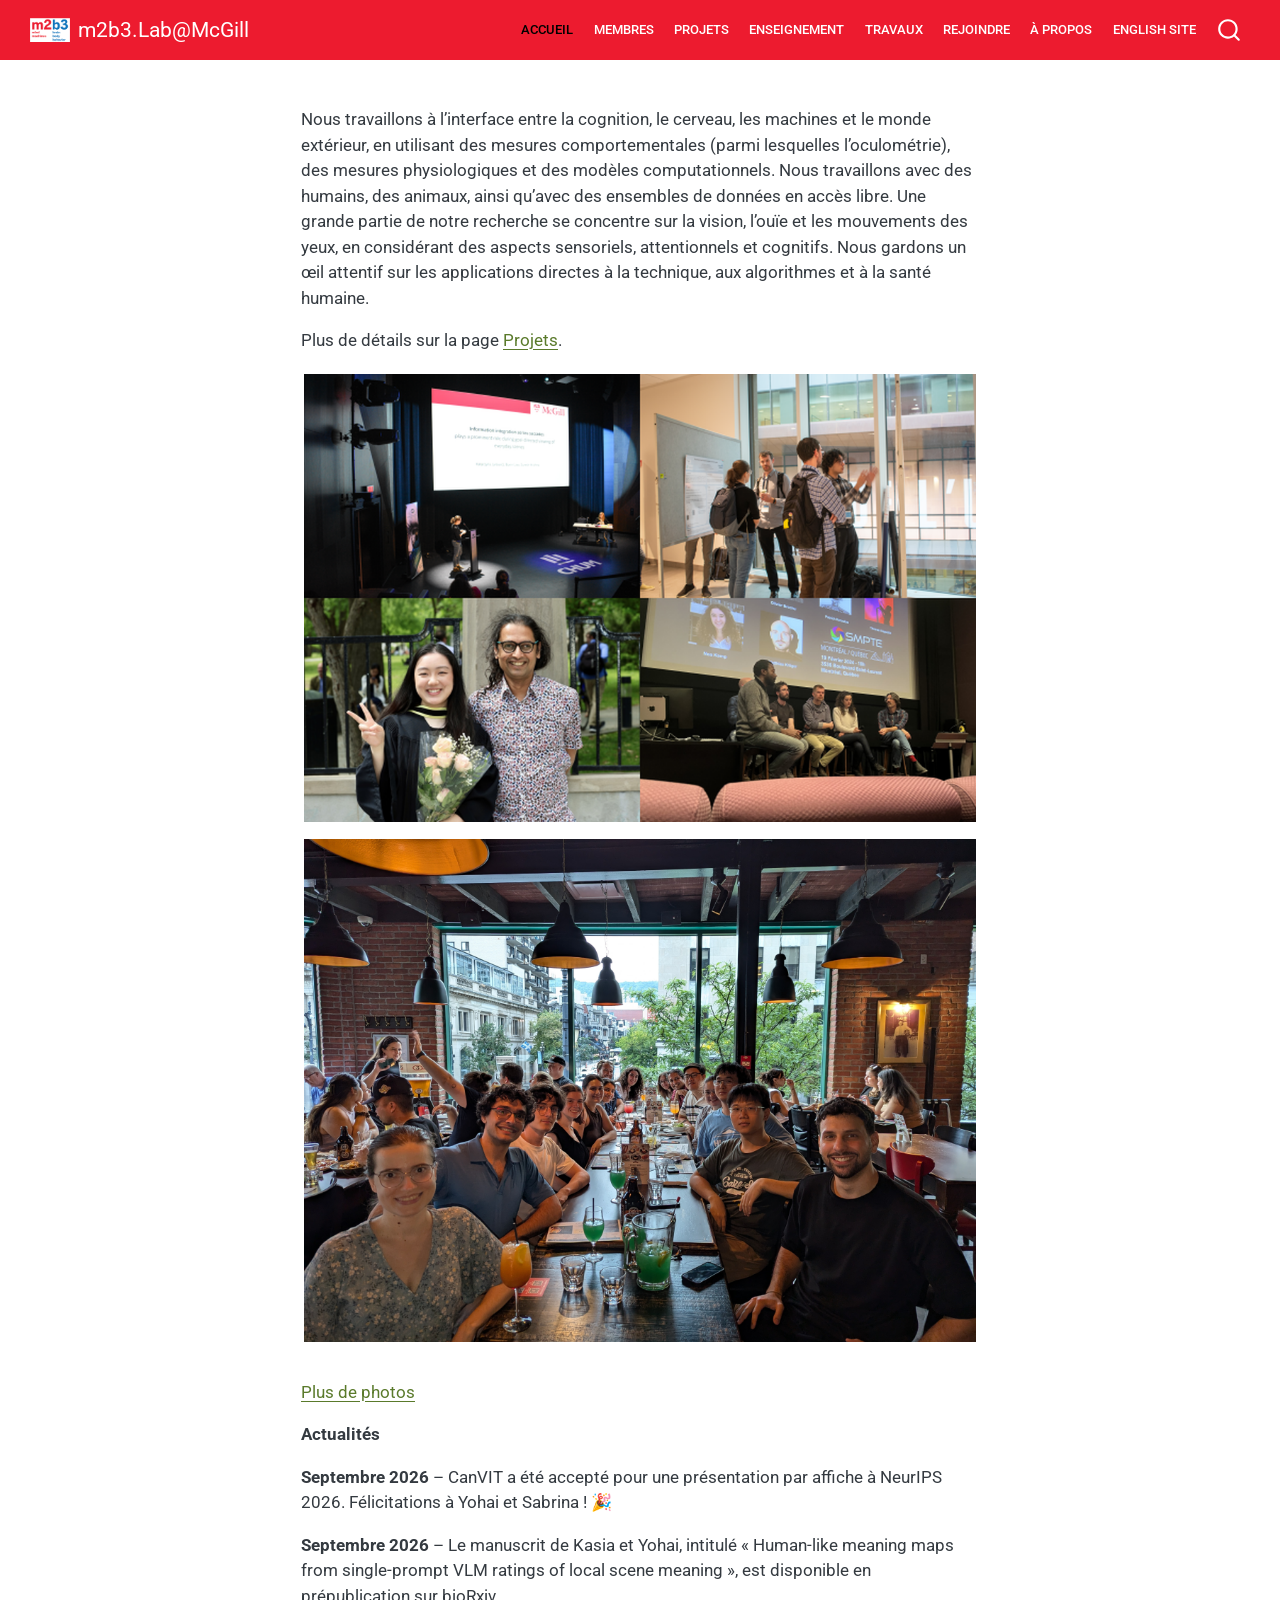
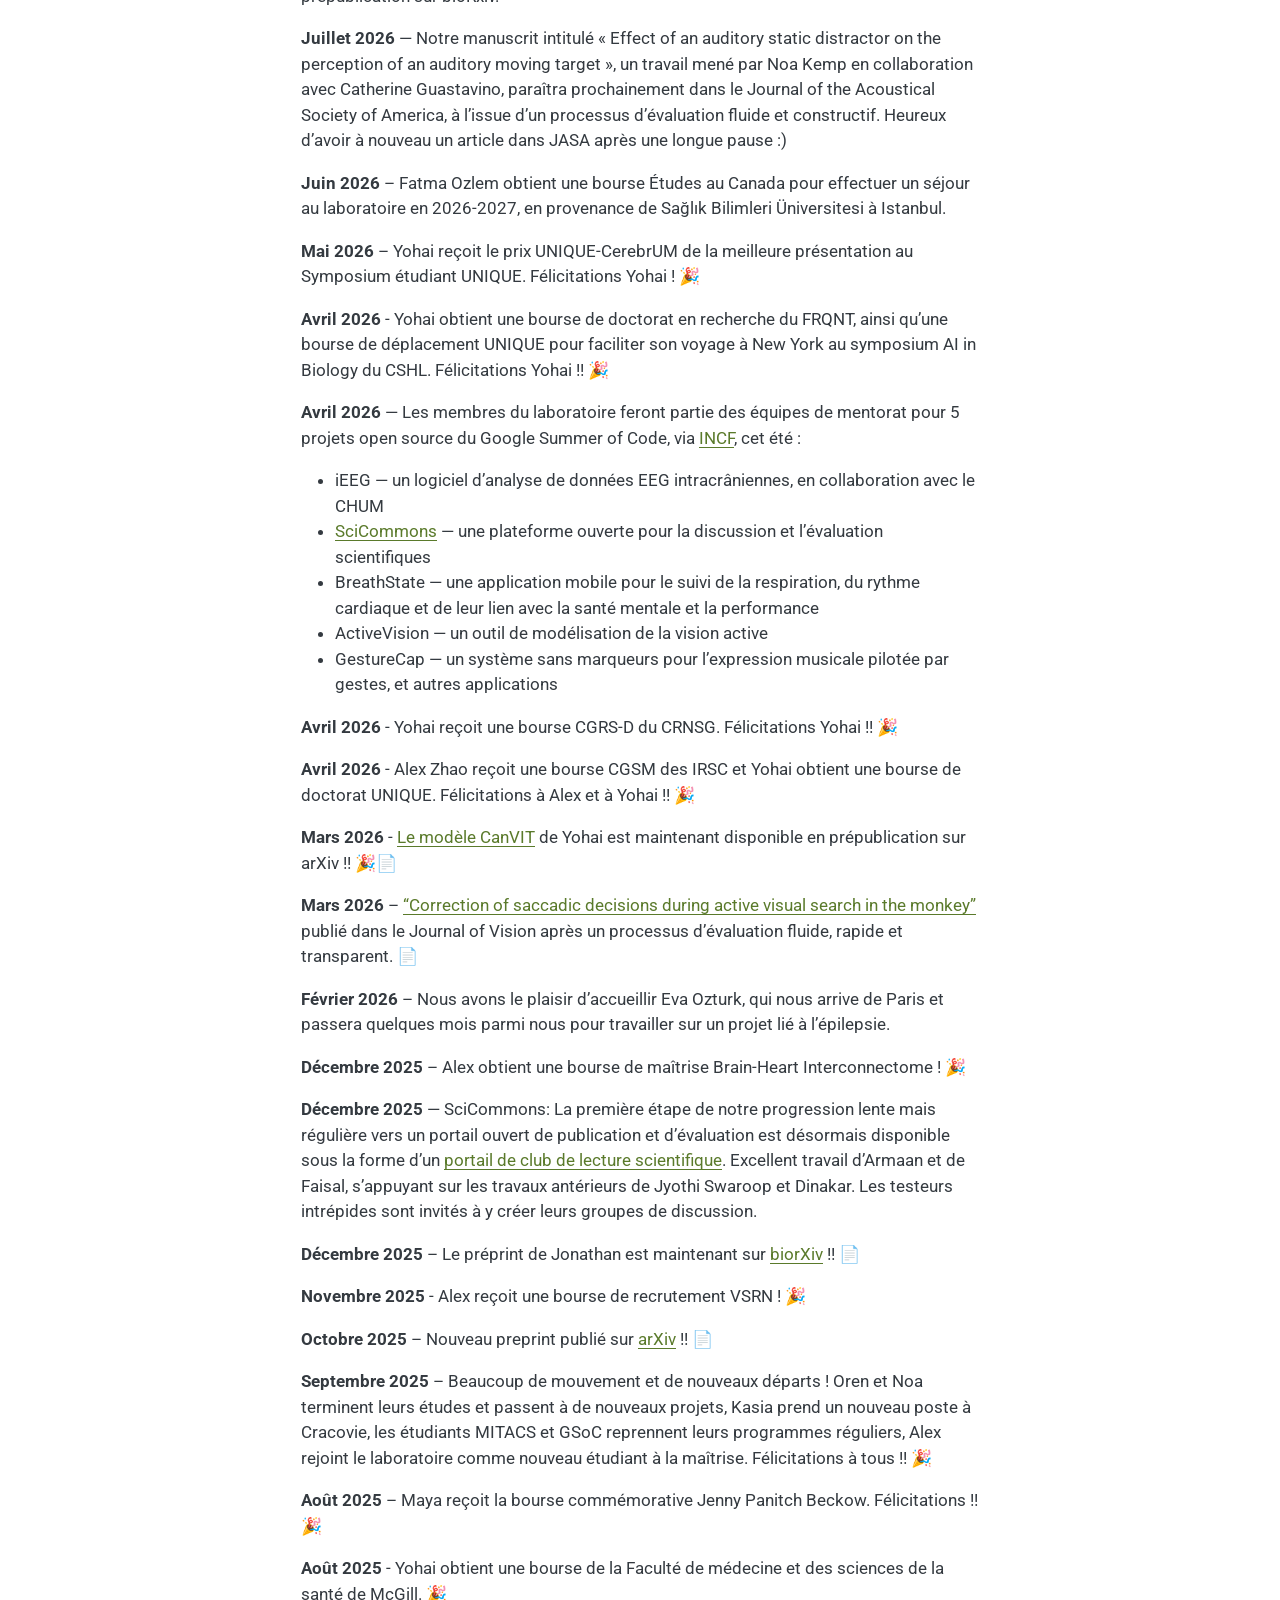
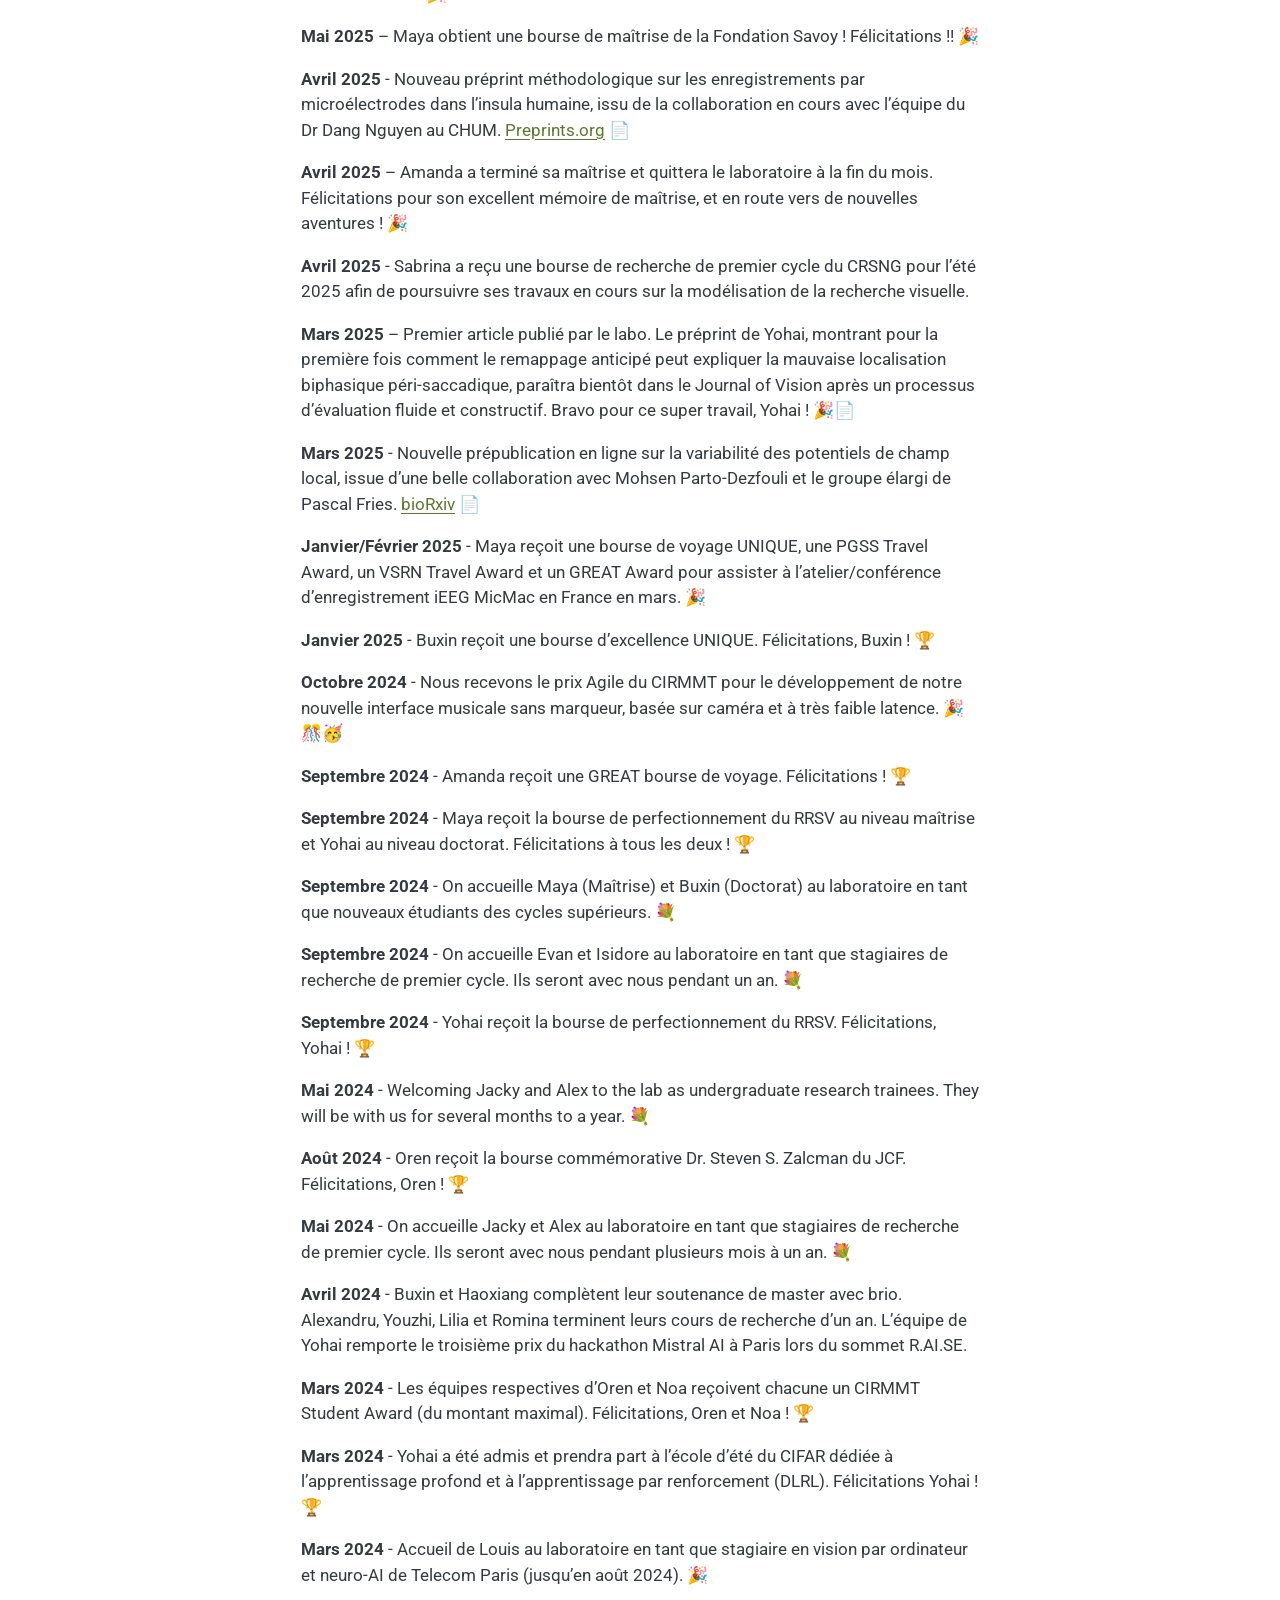
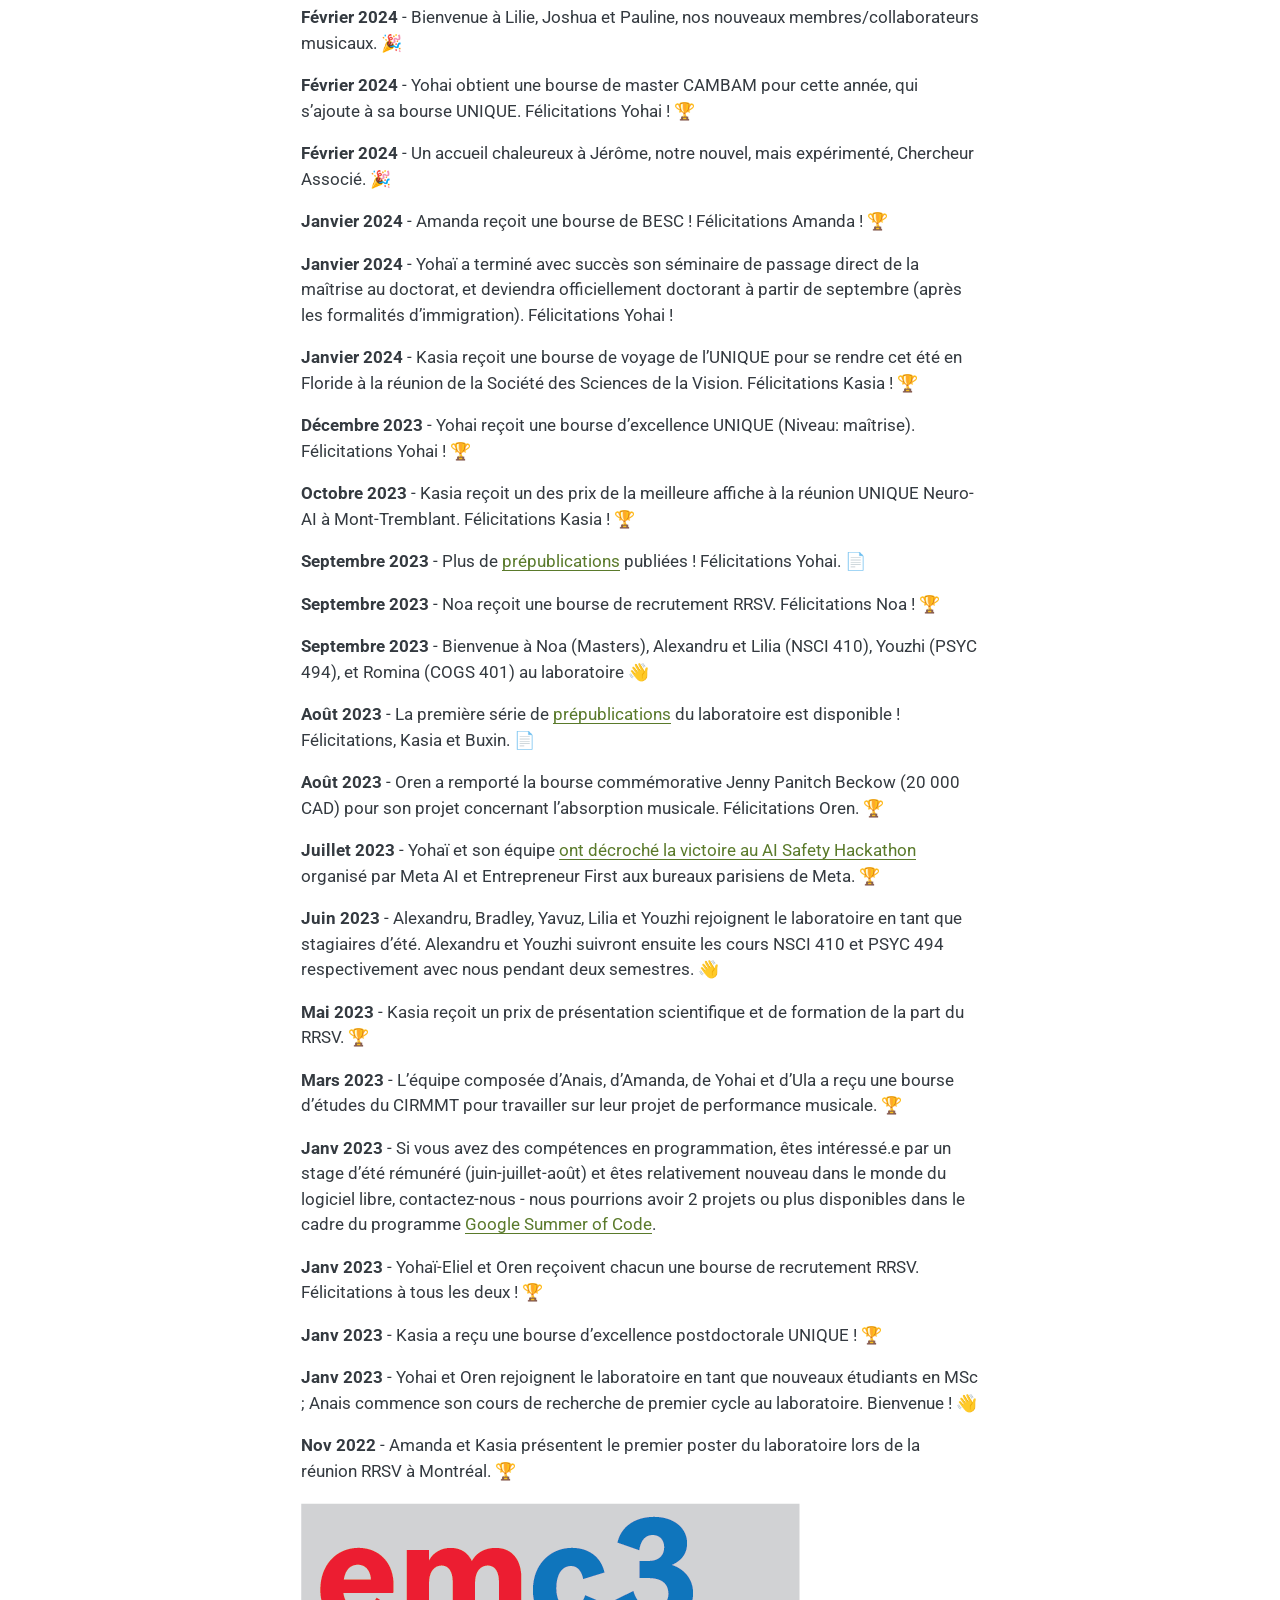
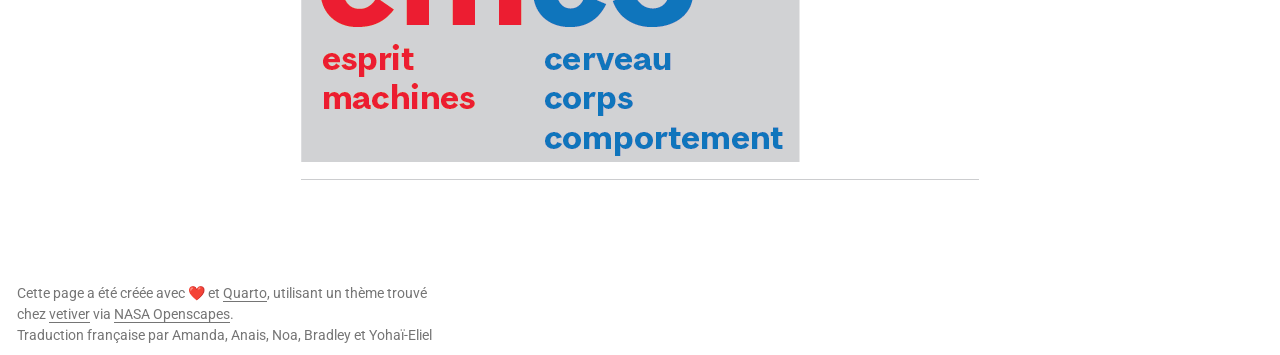
==== commit ad35ed0d: "neurips" ====
--- a/docs/index.html
+++ b/docs/index.html
@@ -162,6 +162,7 @@
 <p><a href="https://m2b3.github.io/members.html#us">Plus de photos</a></p>
 <!-- to make a contact sheet, set boundaries in irfanview thumbnails -->
 <p><strong>Actualités</strong></p>
+<p><strong>Septembre 2026</strong> – CanVIT a été accepté pour une présentation par affiche à NeurIPS 2026. Félicitations à Yohai et Sabrina ! 🎉</p>
 <p><strong>Septembre 2026</strong> – Le manuscrit de Kasia et Yohai, intitulé « Human-like meaning maps from single-prompt VLM ratings of local scene meaning », est disponible en prépublication sur bioRxiv.</p>
 <p><strong>Juillet 2026</strong> — Notre manuscrit intitulé « Effect of an auditory static distractor on the perception of an auditory moving target », un travail mené par Noa Kemp en collaboration avec Catherine Guastavino, paraîtra prochainement dans le Journal of the Acoustical Society of America, à l’issue d’un processus d’évaluation fluide et constructif. Heureux d’avoir à nouveau un article dans JASA après une longue pause :)</p>
 <p><strong>Juin 2026</strong> – Fatma Ozlem obtient une bourse Études au Canada pour effectuer un séjour au laboratoire en 2026-2027, en provenance de Sağlık Bilimleri Üniversitesi à Istanbul.</p>
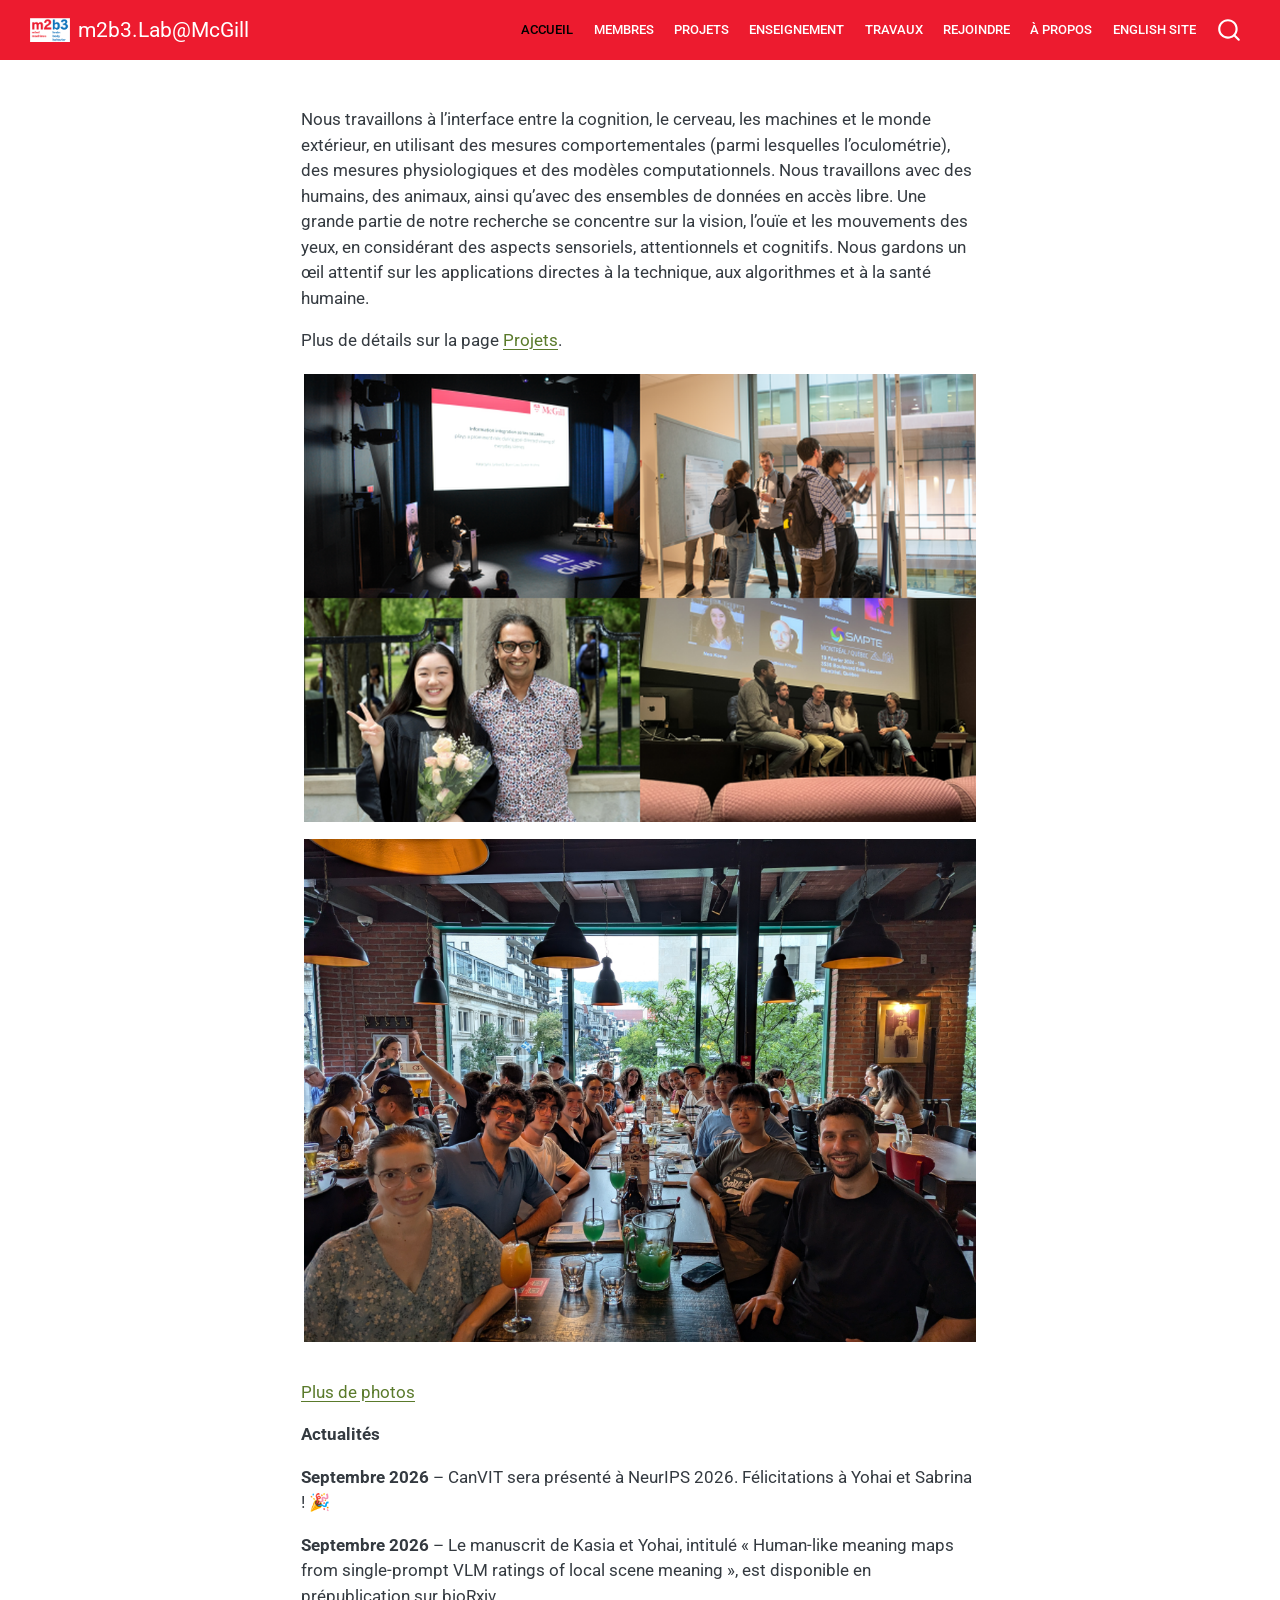
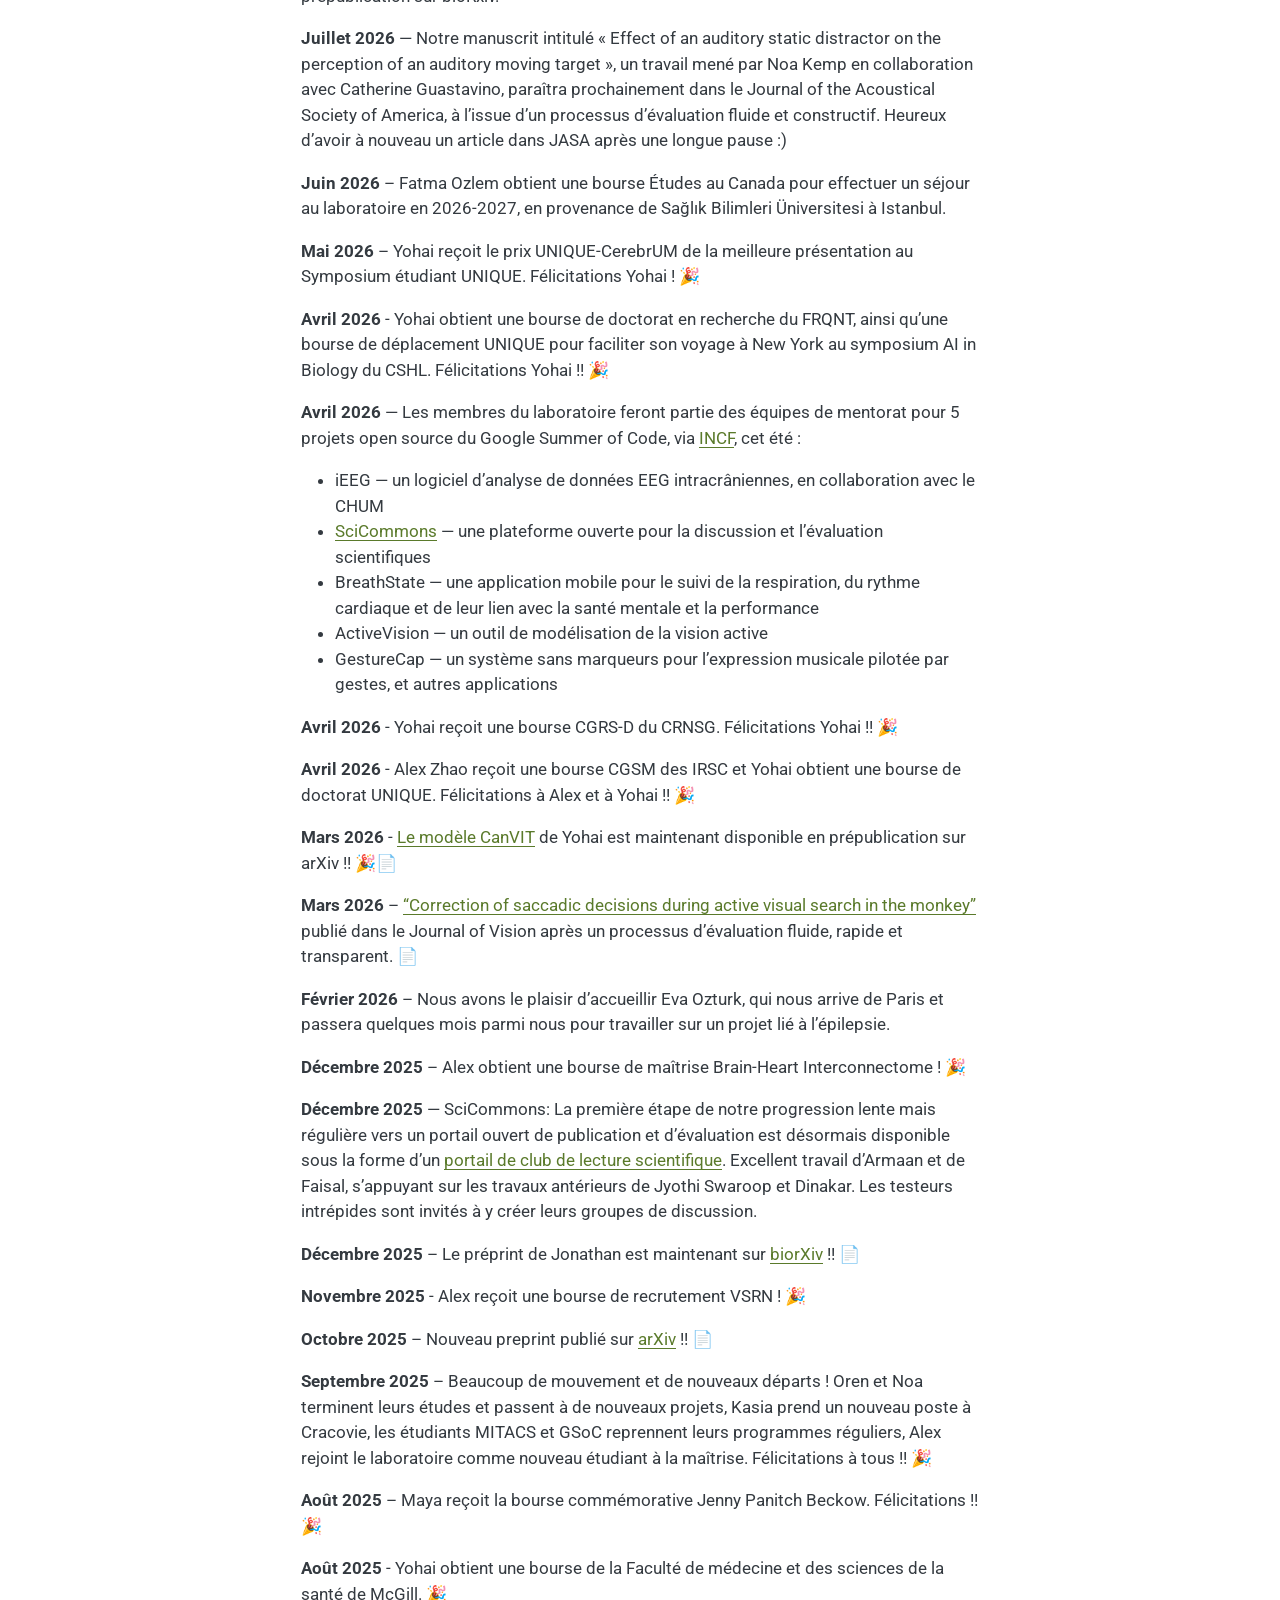
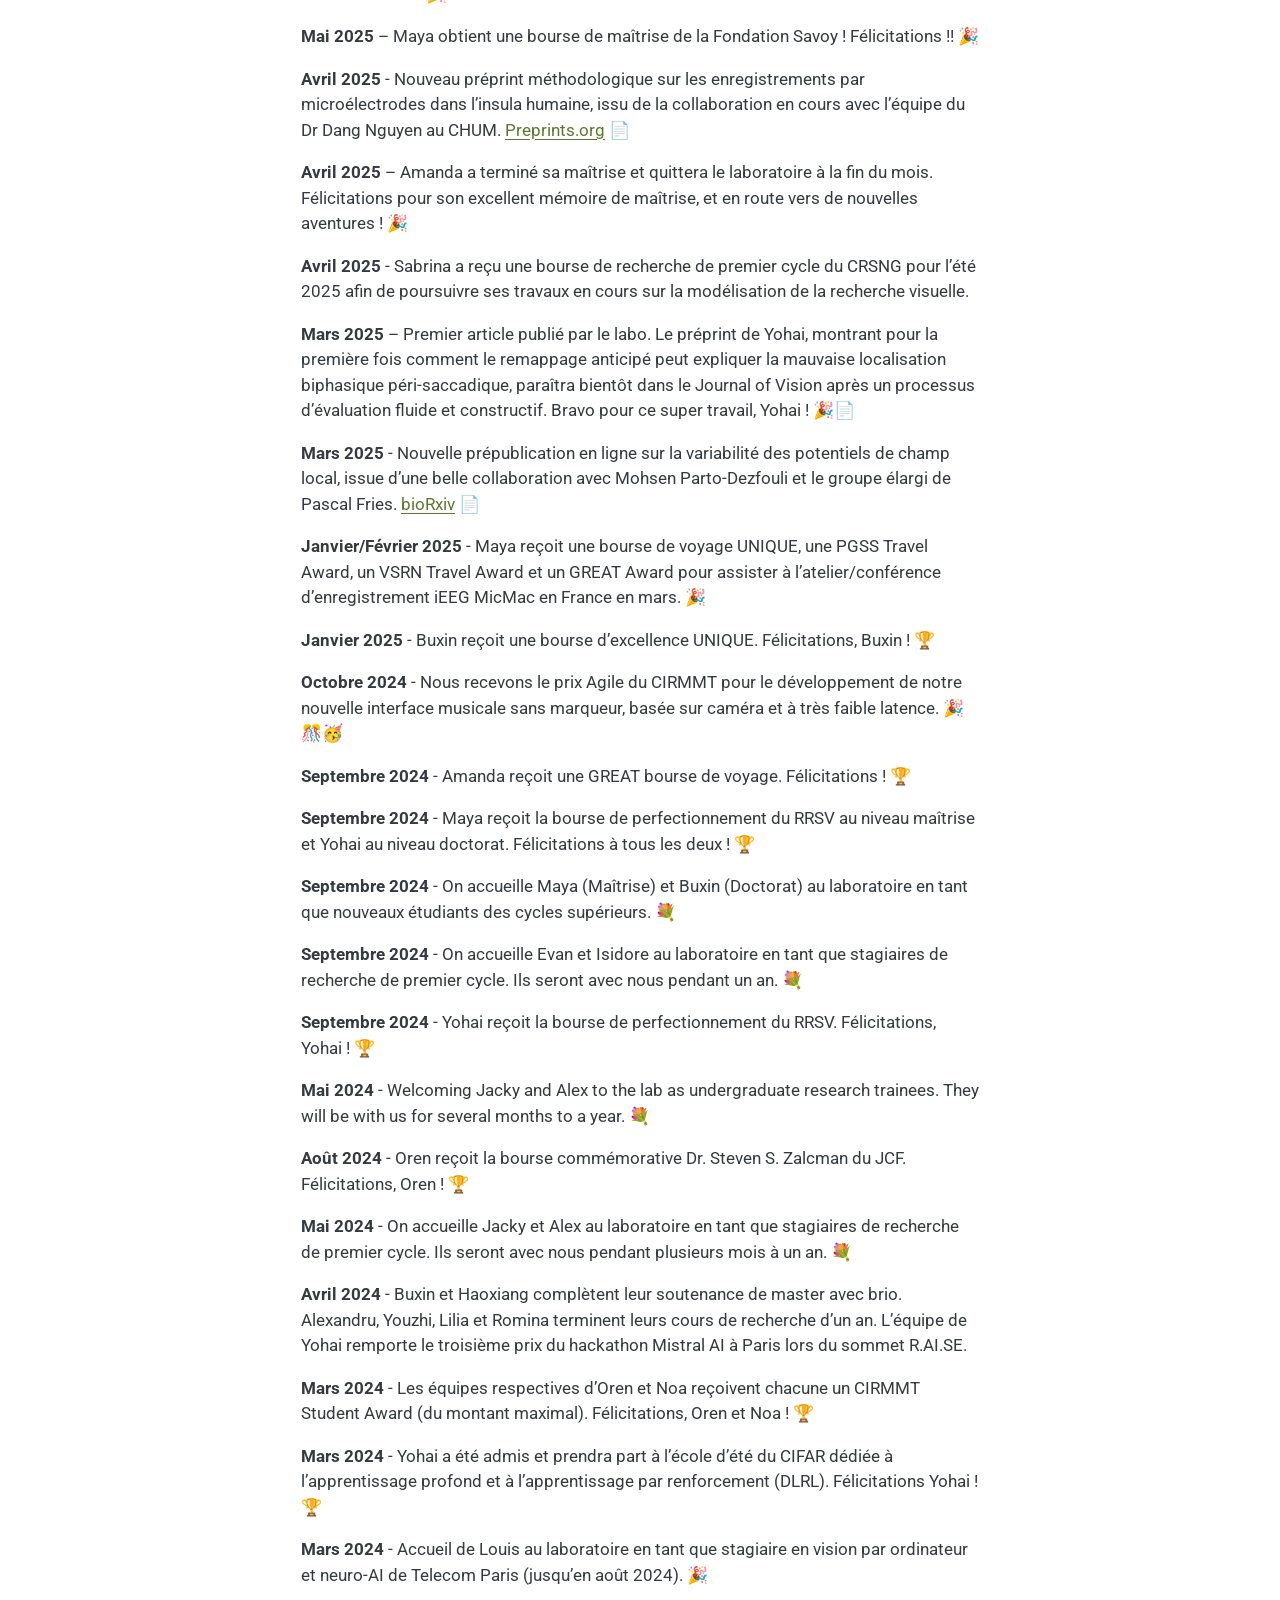
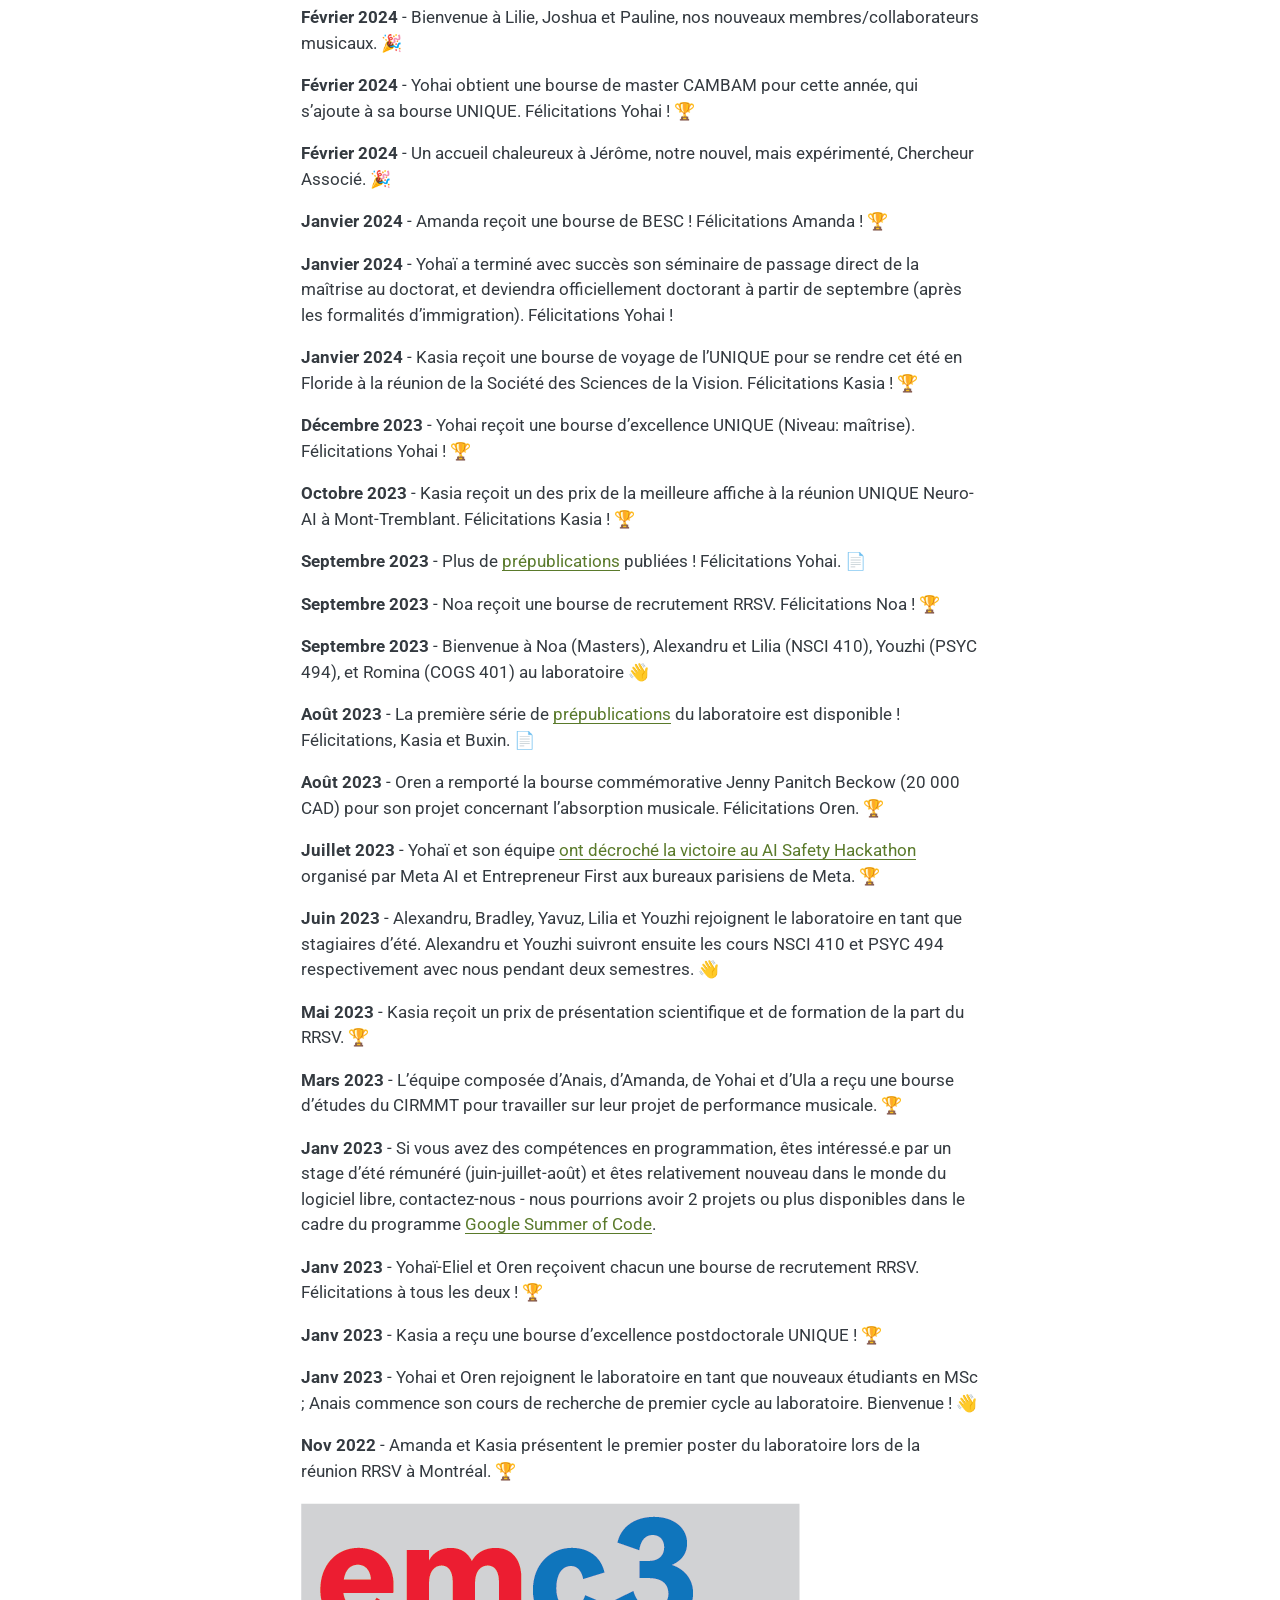
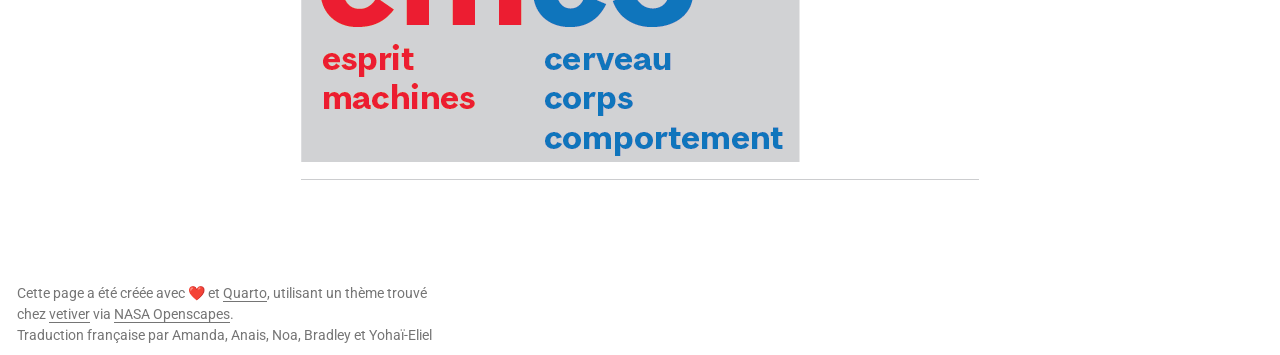
==== commit 2838874d: "neurips" ====
--- a/docs/index.html
+++ b/docs/index.html
@@ -162,7 +162,7 @@
 <p><a href="https://m2b3.github.io/members.html#us">Plus de photos</a></p>
 <!-- to make a contact sheet, set boundaries in irfanview thumbnails -->
 <p><strong>Actualités</strong></p>
-<p><strong>Septembre 2026</strong> – CanVIT a été accepté pour une présentation par affiche à NeurIPS 2026. Félicitations à Yohai et Sabrina ! 🎉</p>
+<p><strong>Septembre 2026</strong> – CanVIT sera présenté à NeurIPS 2026. Félicitations à Yohai et Sabrina ! 🎉</p>
 <p><strong>Septembre 2026</strong> – Le manuscrit de Kasia et Yohai, intitulé « Human-like meaning maps from single-prompt VLM ratings of local scene meaning », est disponible en prépublication sur bioRxiv.</p>
 <p><strong>Juillet 2026</strong> — Notre manuscrit intitulé « Effect of an auditory static distractor on the perception of an auditory moving target », un travail mené par Noa Kemp en collaboration avec Catherine Guastavino, paraîtra prochainement dans le Journal of the Acoustical Society of America, à l’issue d’un processus d’évaluation fluide et constructif. Heureux d’avoir à nouveau un article dans JASA après une longue pause :)</p>
 <p><strong>Juin 2026</strong> – Fatma Ozlem obtient une bourse Études au Canada pour effectuer un séjour au laboratoire en 2026-2027, en provenance de Sağlık Bilimleri Üniversitesi à Istanbul.</p>
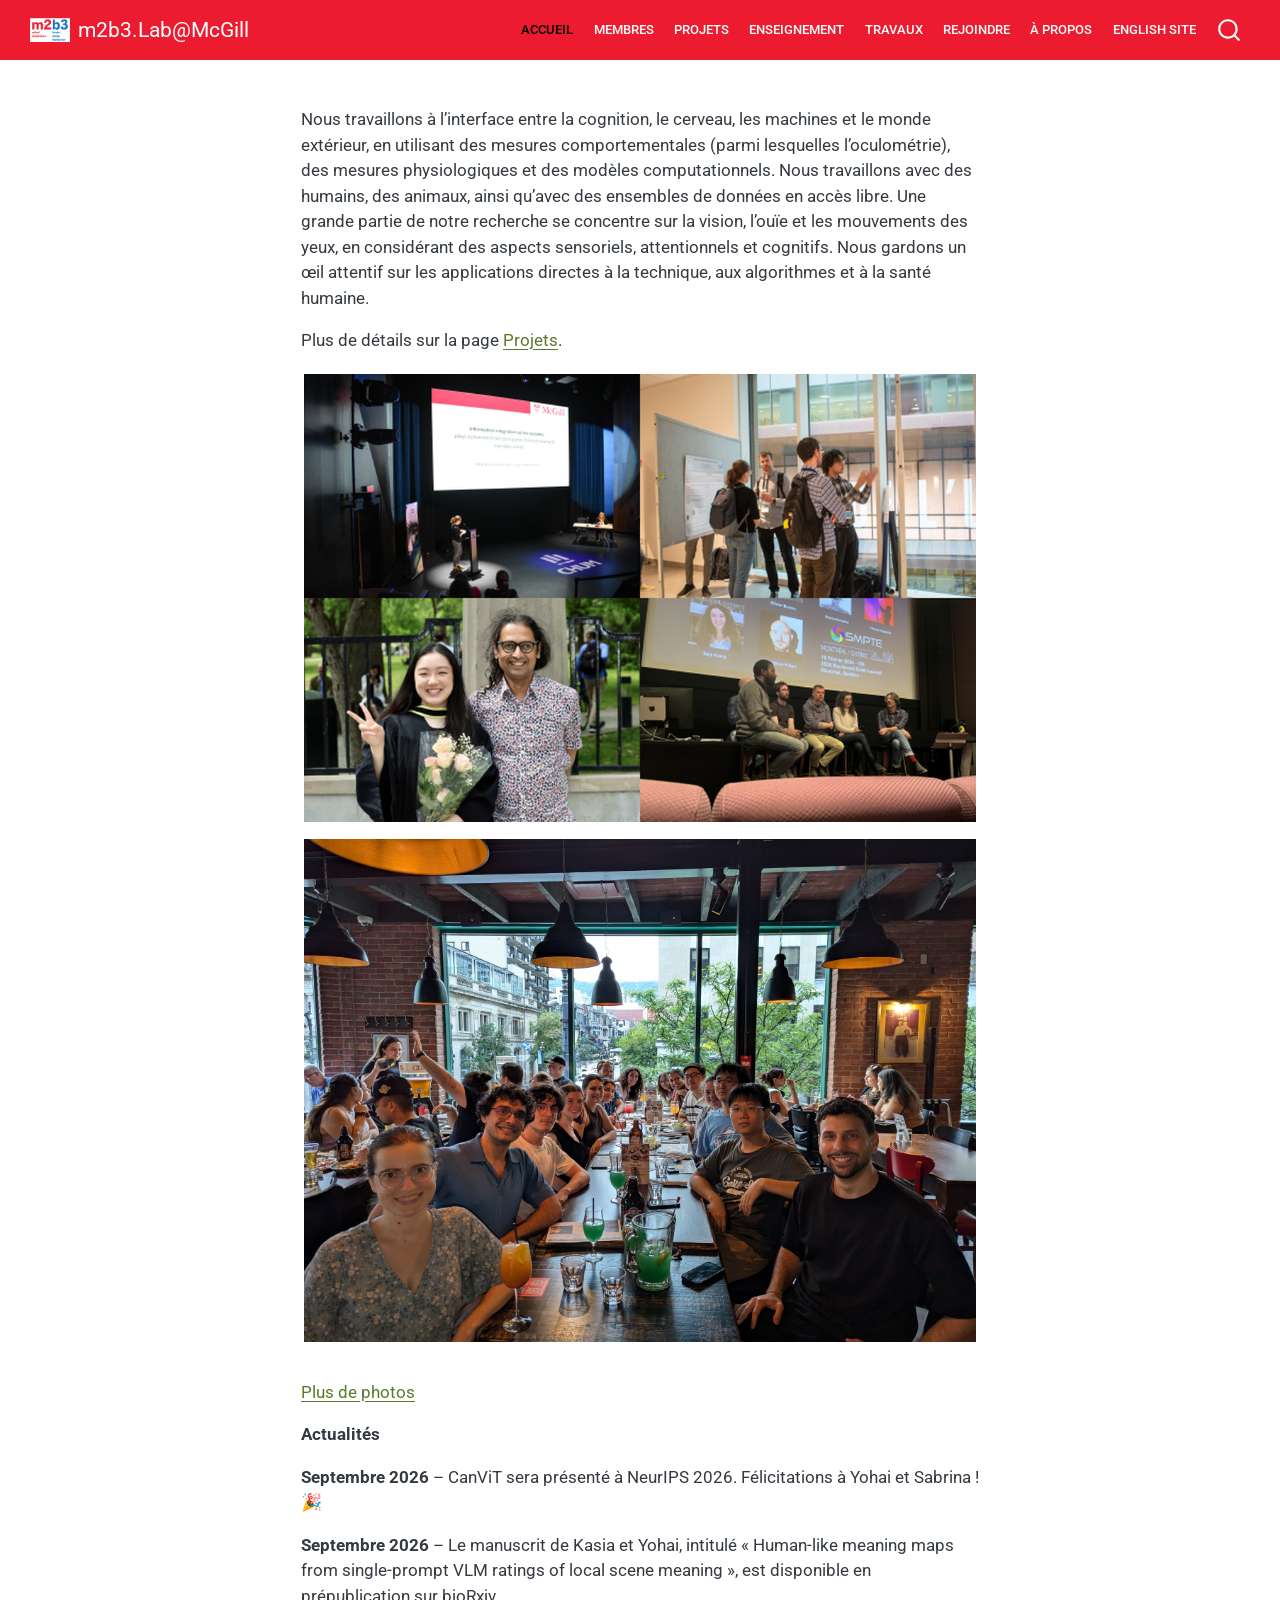
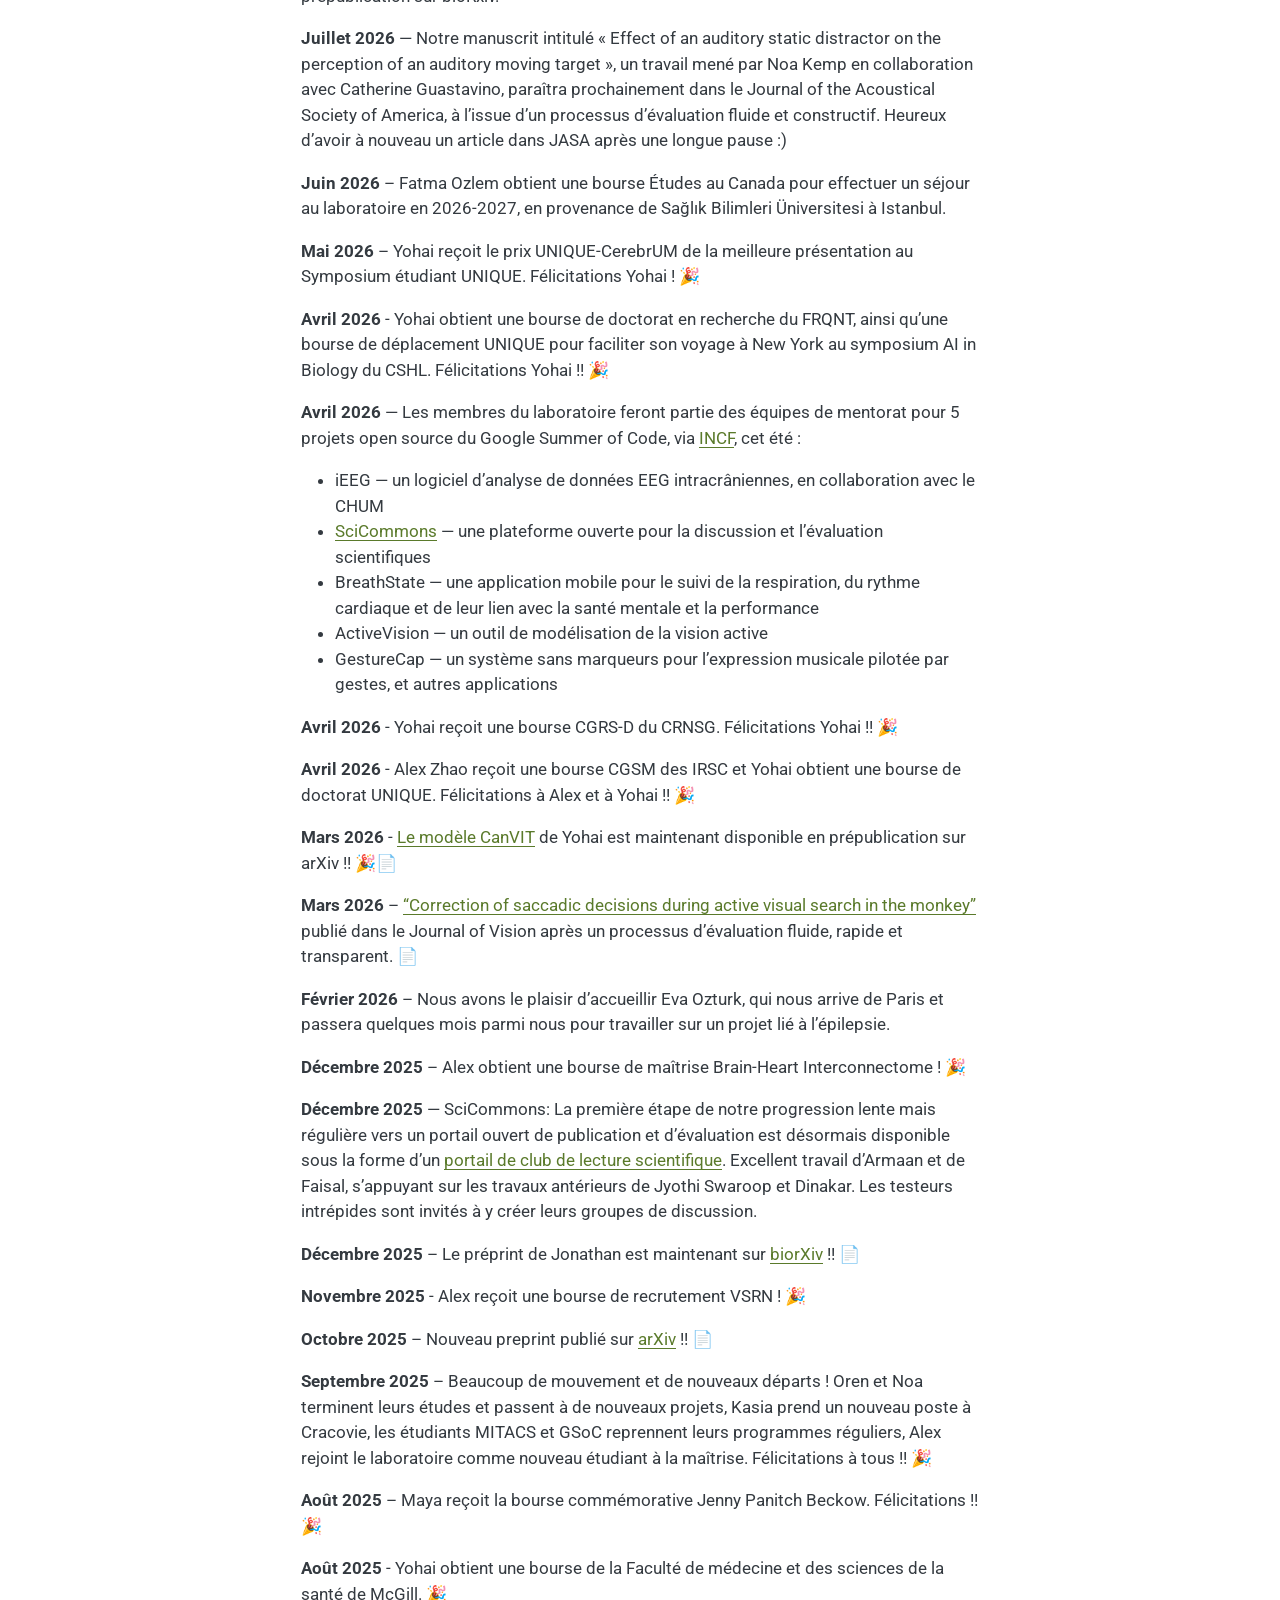
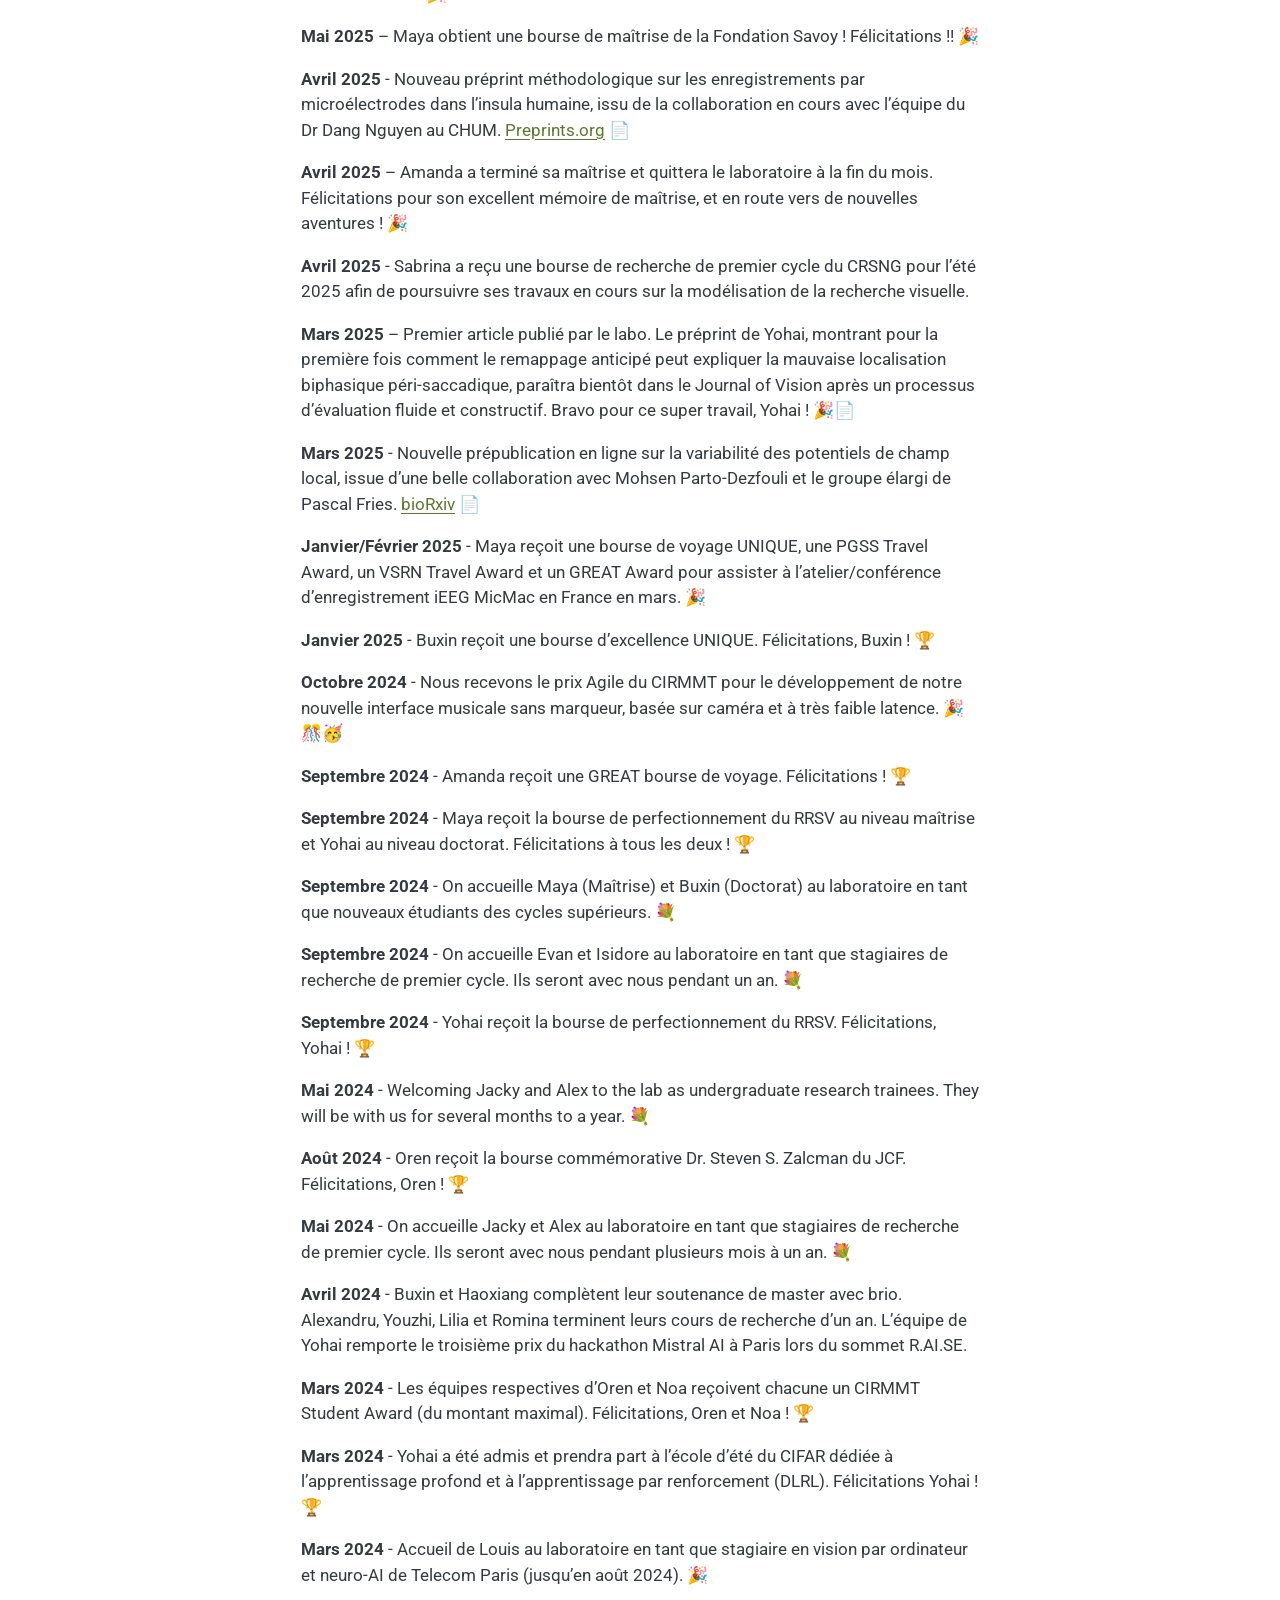
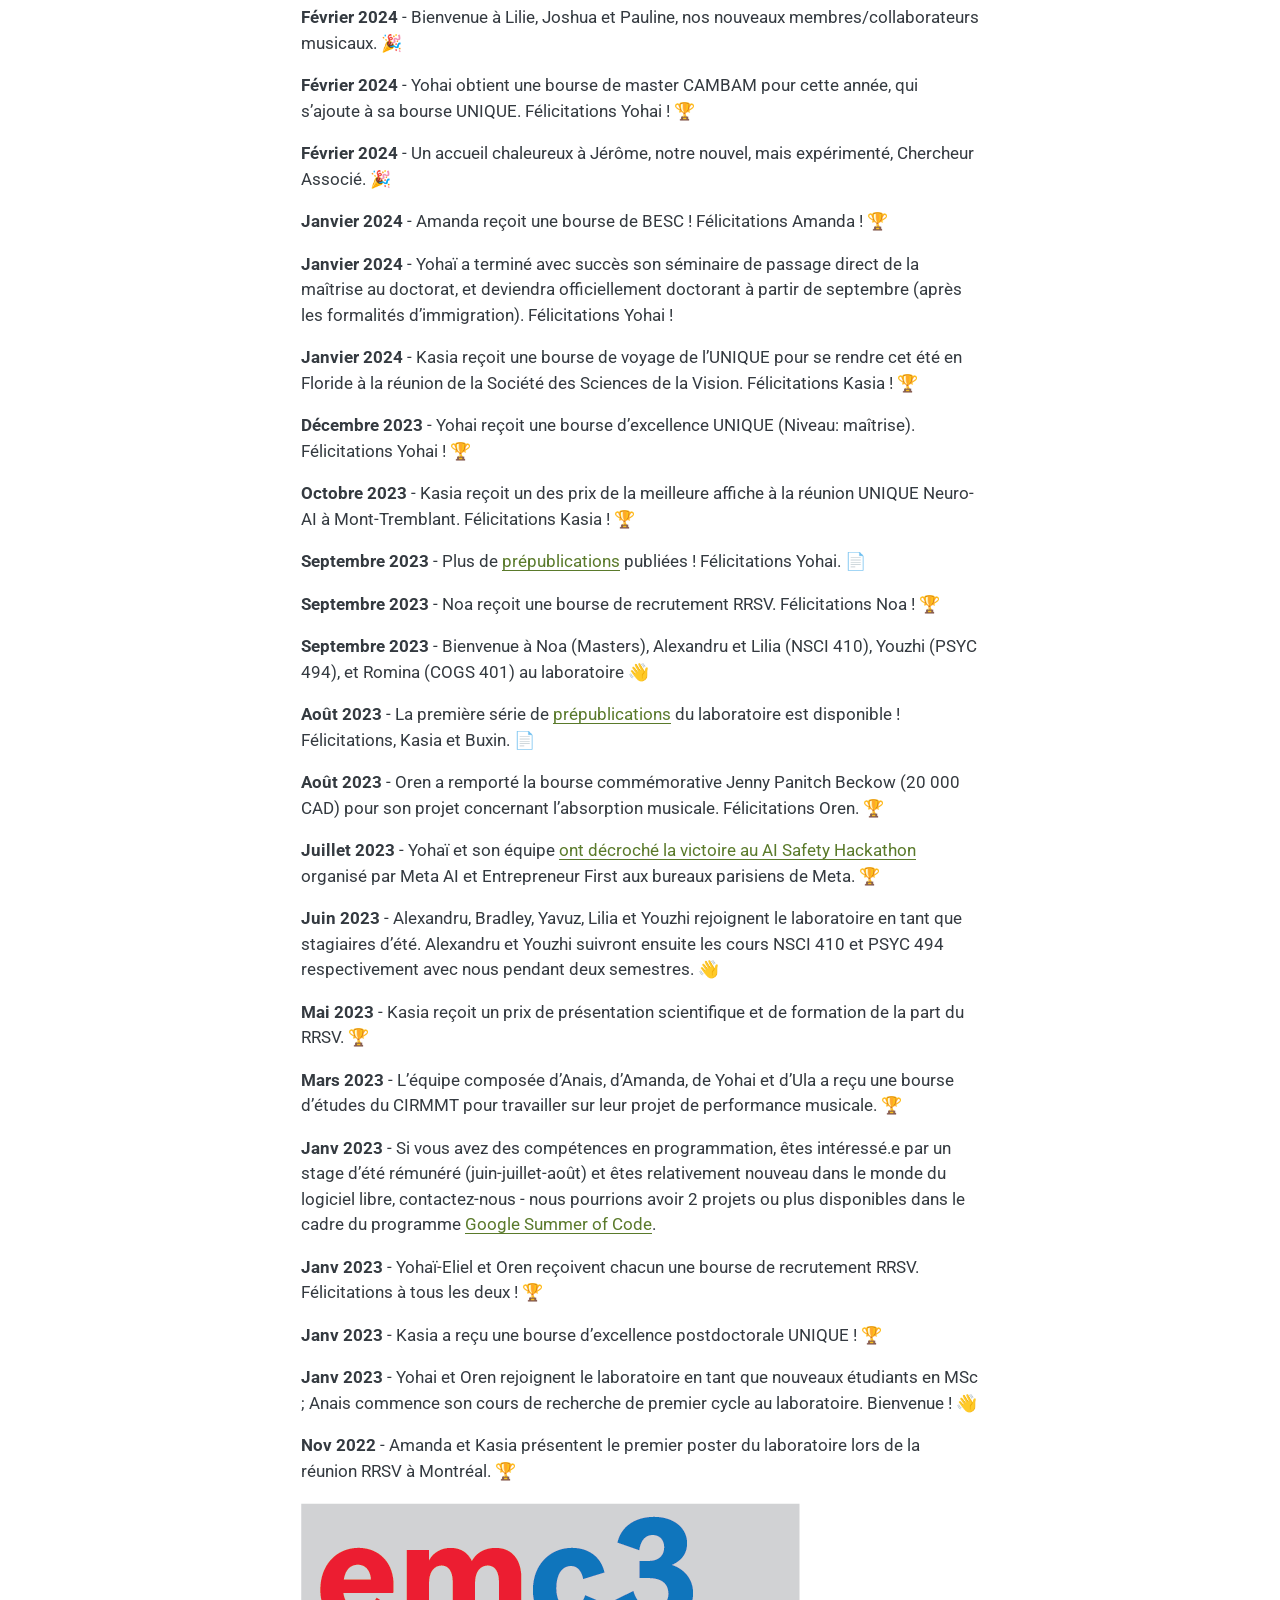
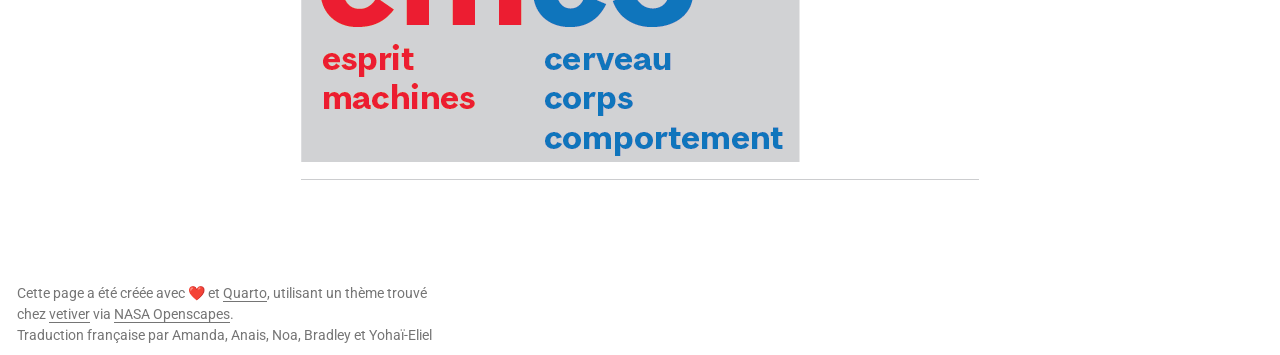
==== commit d964b491: "canvit" ====
--- a/docs/index.html
+++ b/docs/index.html
@@ -162,7 +162,7 @@
 <p><a href="https://m2b3.github.io/members.html#us">Plus de photos</a></p>
 <!-- to make a contact sheet, set boundaries in irfanview thumbnails -->
 <p><strong>Actualités</strong></p>
-<p><strong>Septembre 2026</strong> – CanVIT sera présenté à NeurIPS 2026. Félicitations à Yohai et Sabrina ! 🎉</p>
+<p><strong>Septembre 2026</strong> – CanViT sera présenté à NeurIPS 2026. Félicitations à Yohai et Sabrina ! 🎉</p>
 <p><strong>Septembre 2026</strong> – Le manuscrit de Kasia et Yohai, intitulé « Human-like meaning maps from single-prompt VLM ratings of local scene meaning », est disponible en prépublication sur bioRxiv.</p>
 <p><strong>Juillet 2026</strong> — Notre manuscrit intitulé « Effect of an auditory static distractor on the perception of an auditory moving target », un travail mené par Noa Kemp en collaboration avec Catherine Guastavino, paraîtra prochainement dans le Journal of the Acoustical Society of America, à l’issue d’un processus d’évaluation fluide et constructif. Heureux d’avoir à nouveau un article dans JASA après une longue pause :)</p>
 <p><strong>Juin 2026</strong> – Fatma Ozlem obtient une bourse Études au Canada pour effectuer un séjour au laboratoire en 2026-2027, en provenance de Sağlık Bilimleri Üniversitesi à Istanbul.</p>
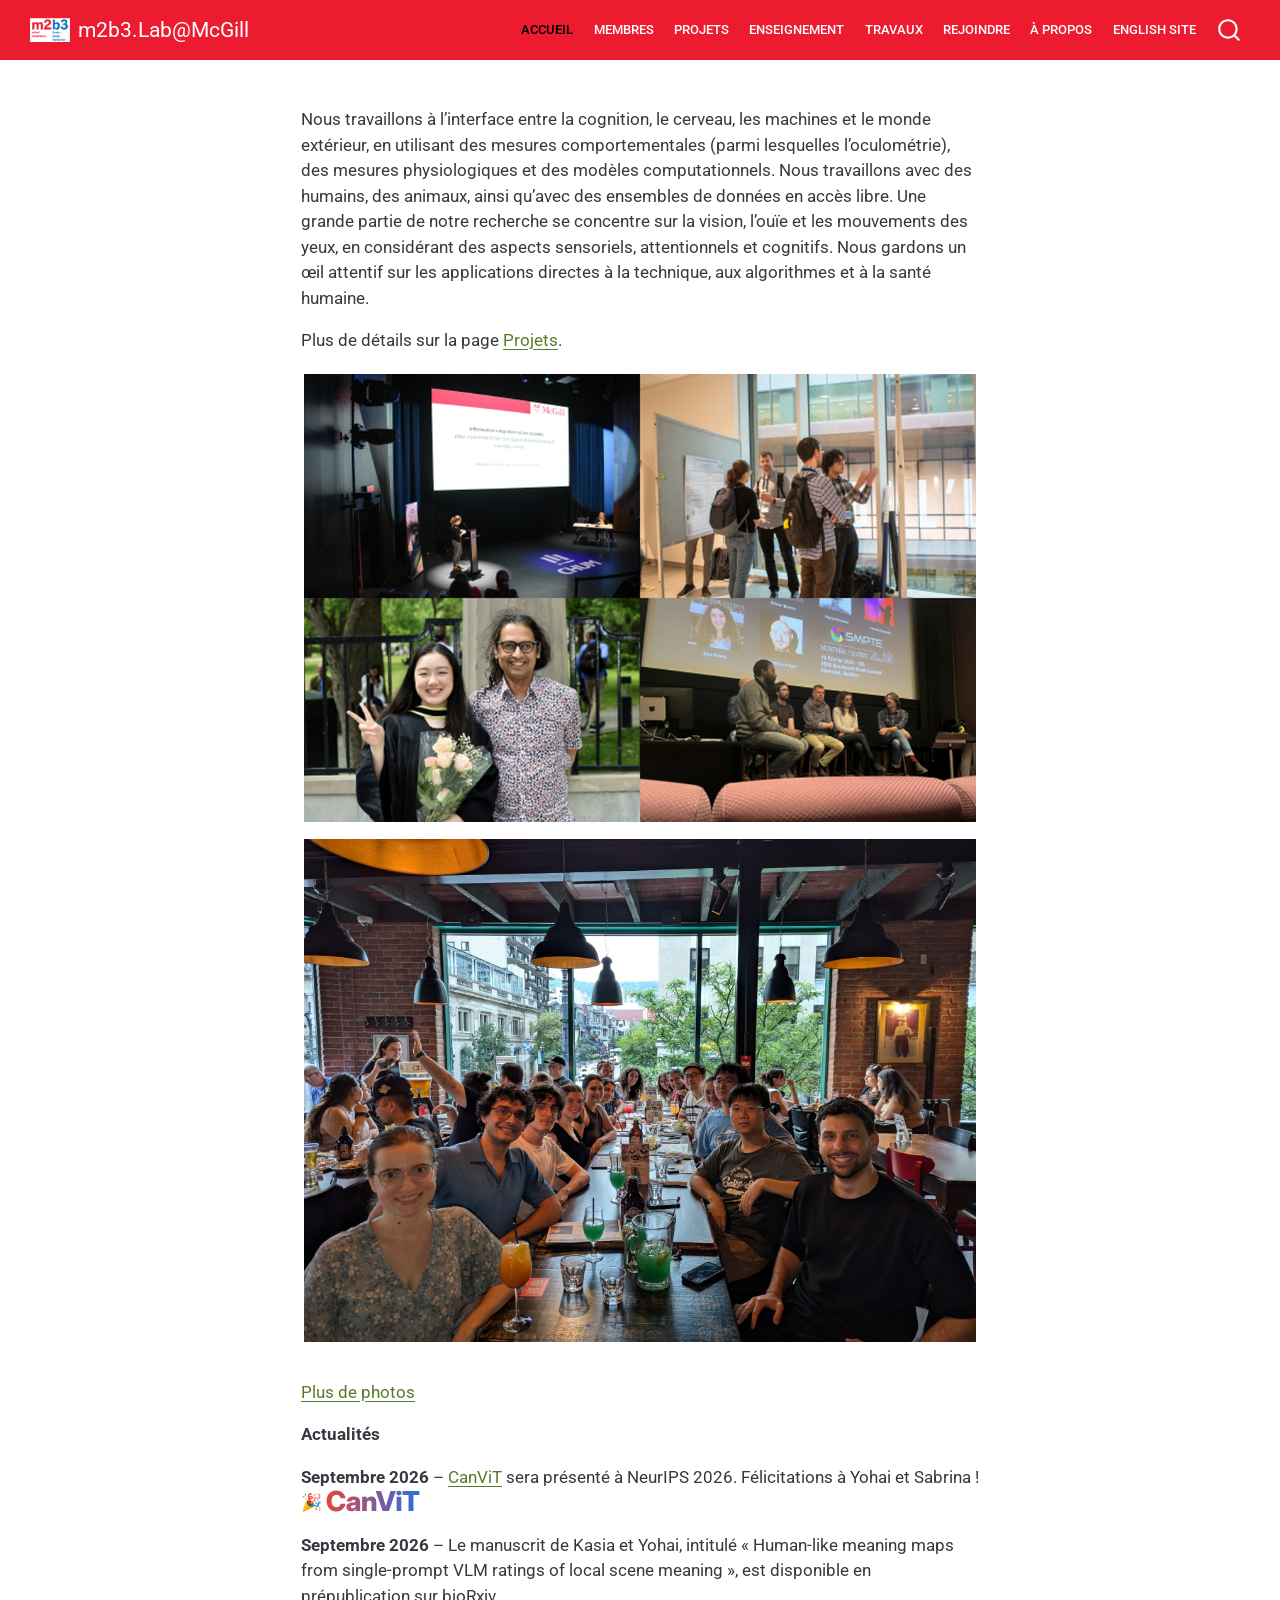
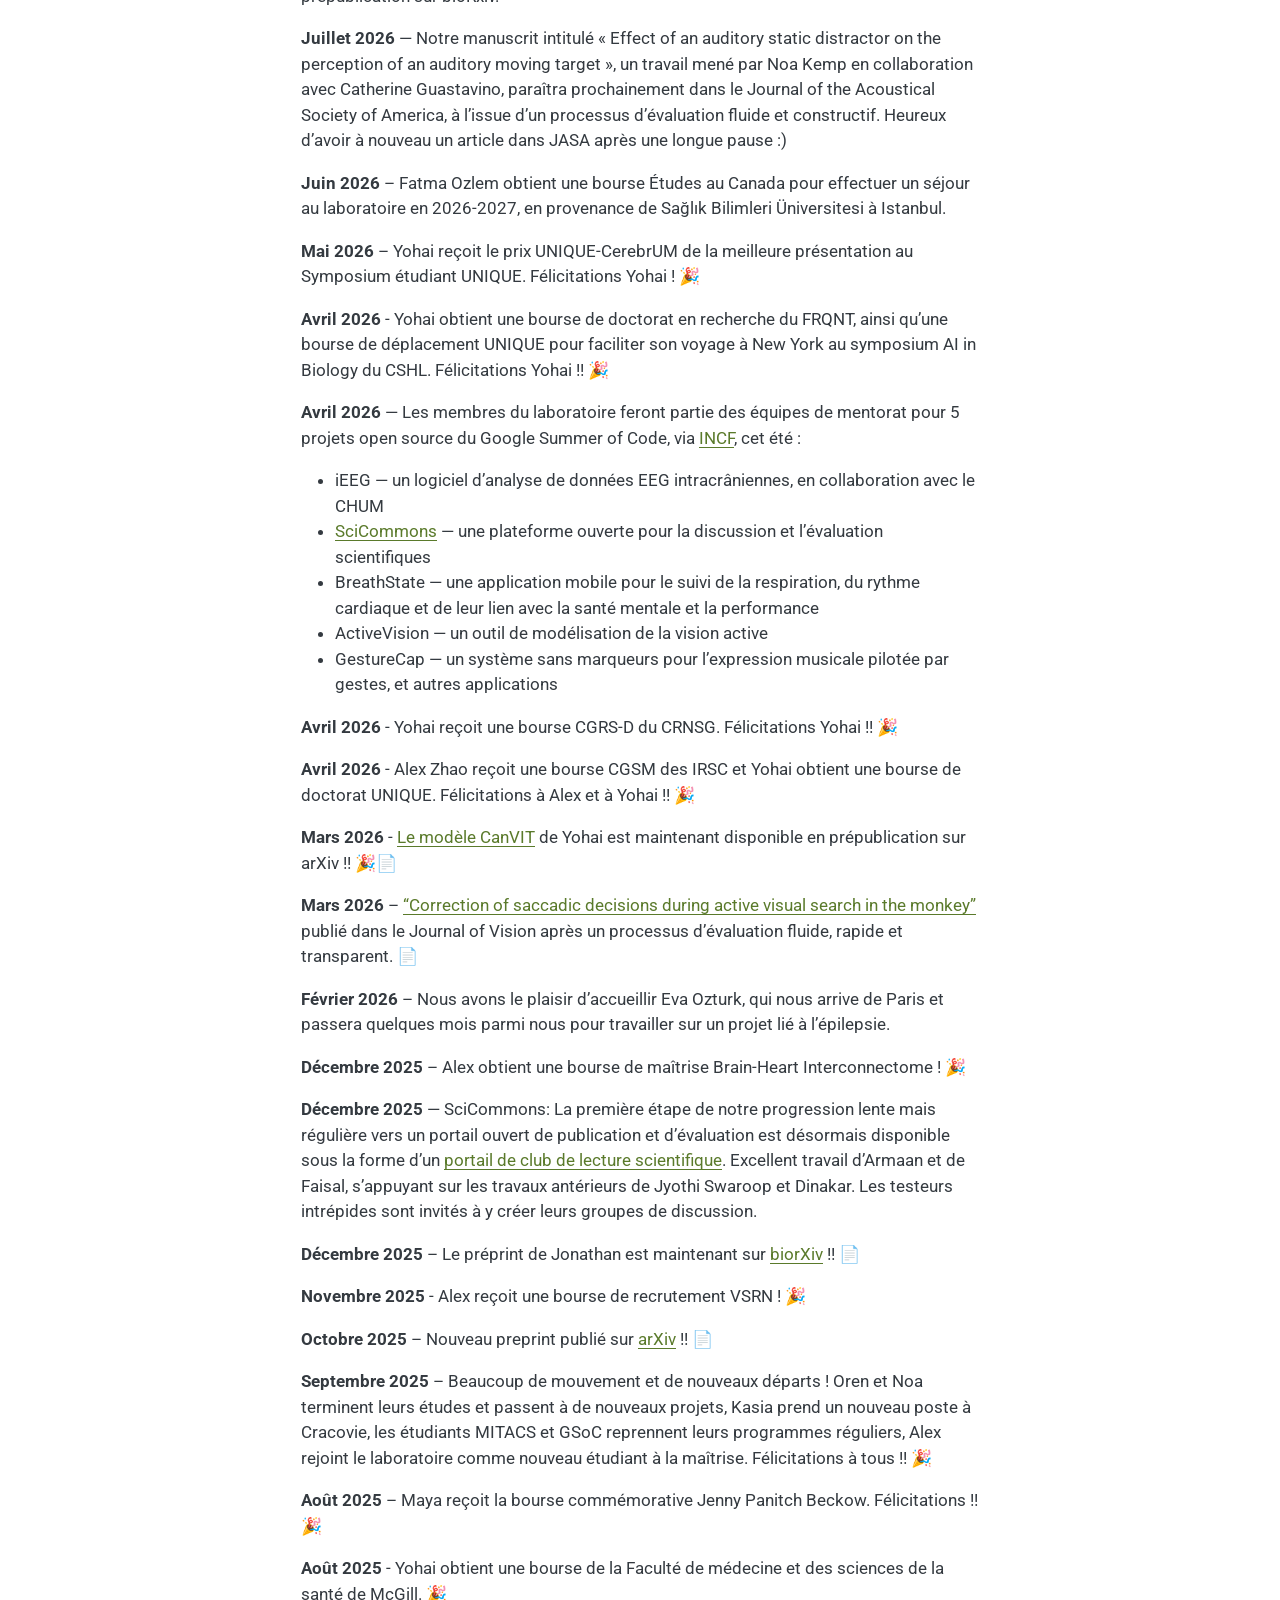
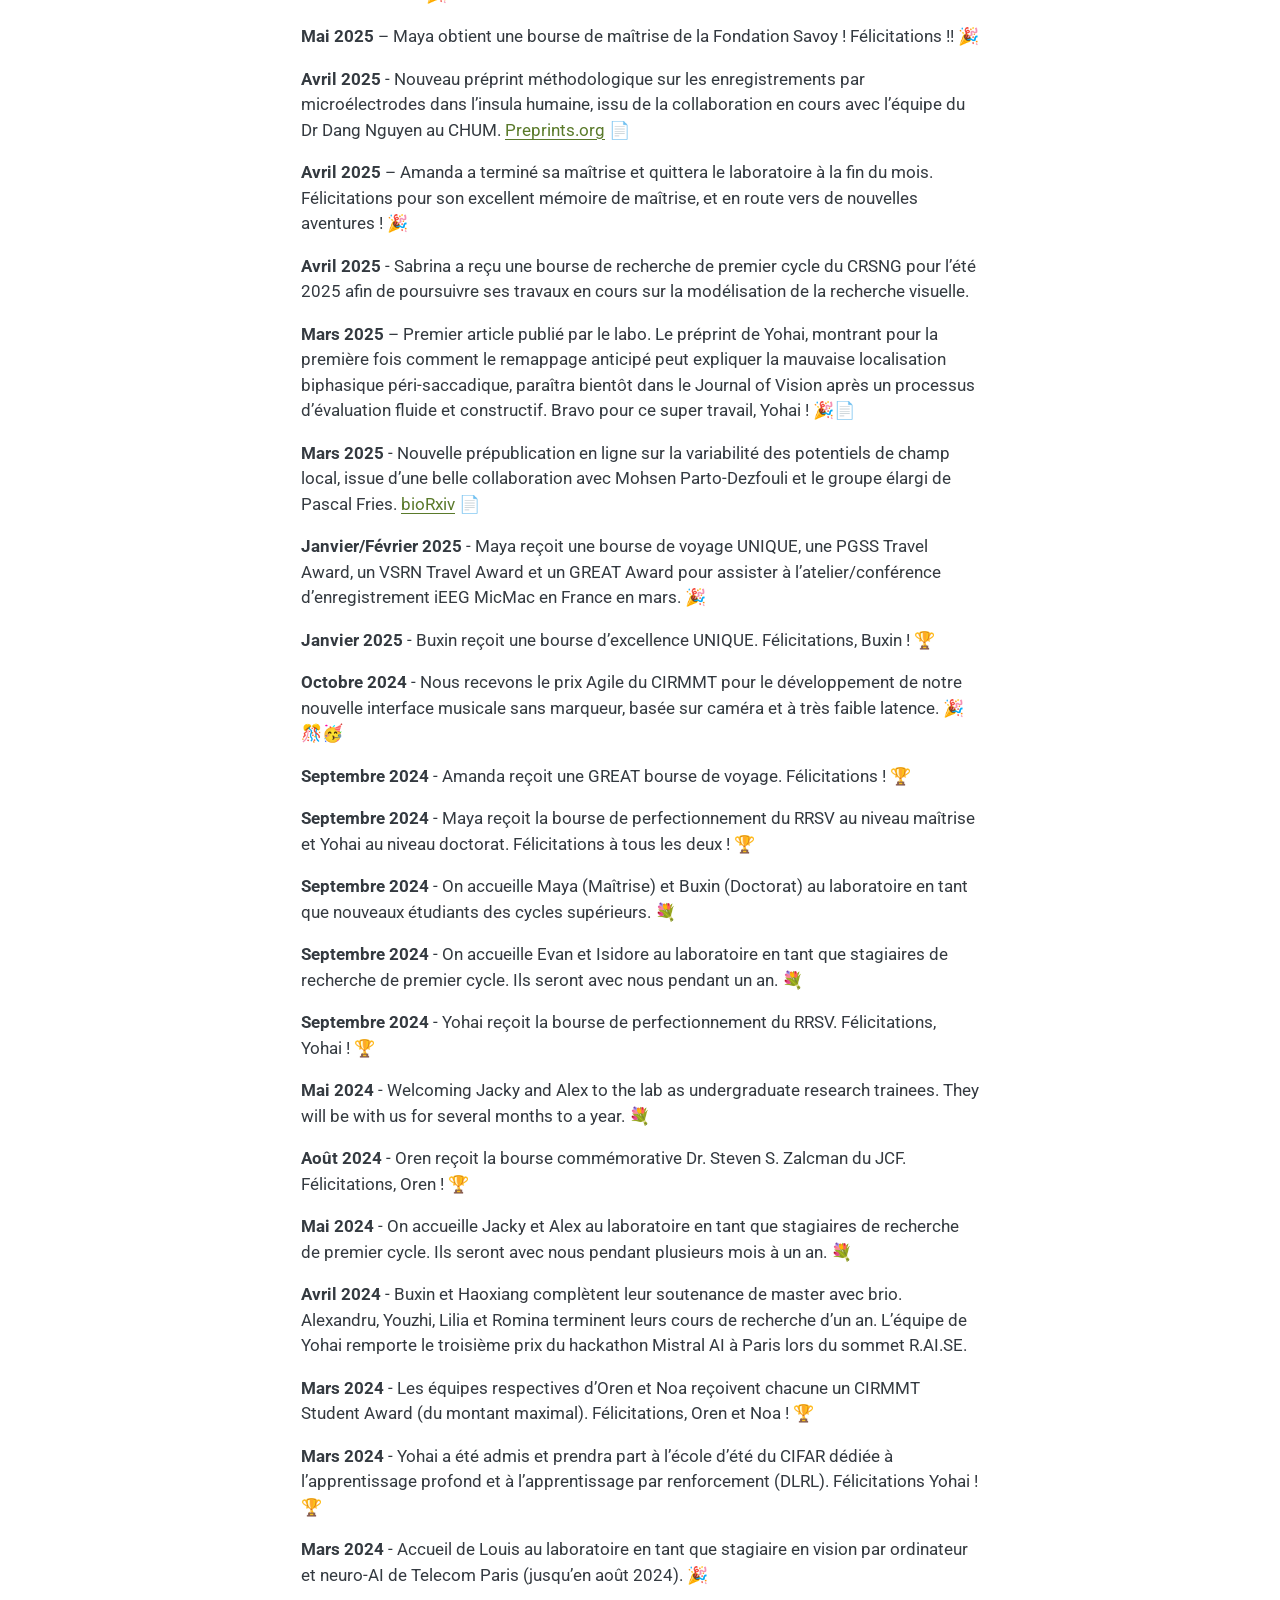
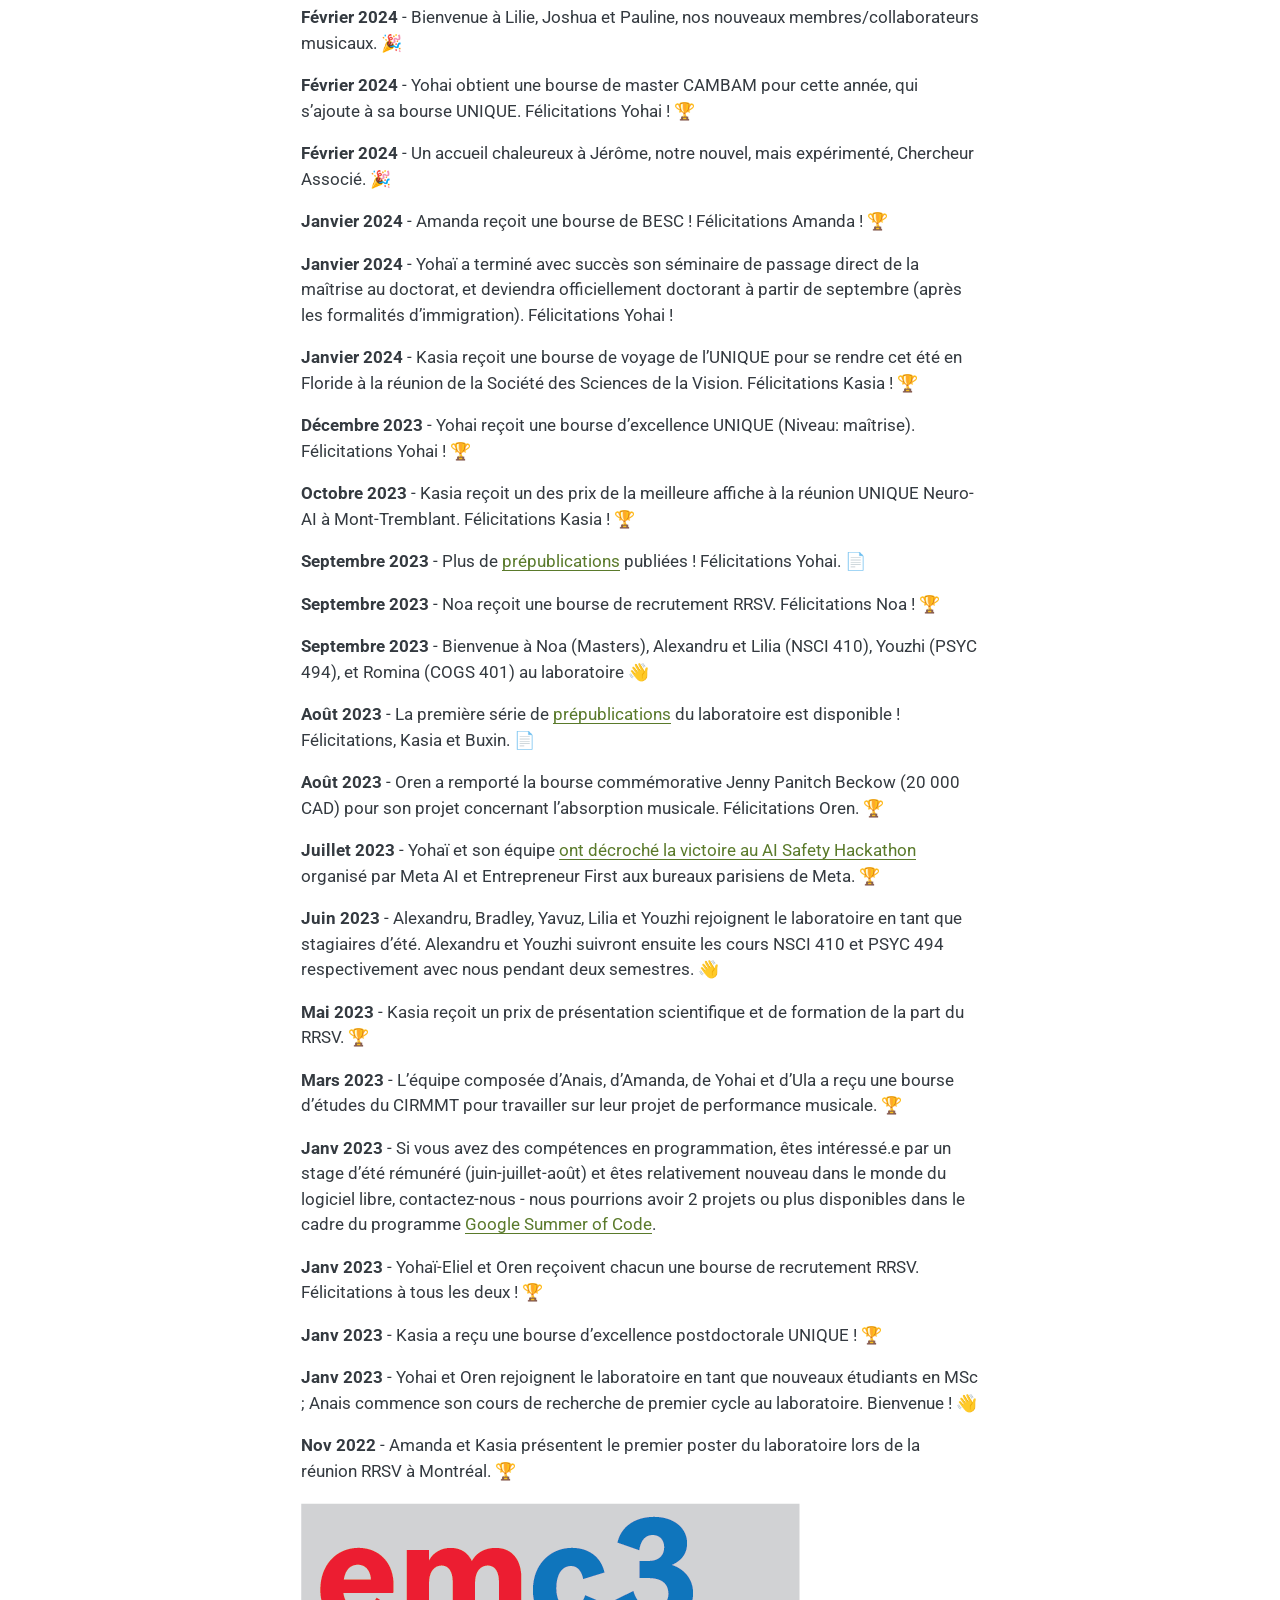
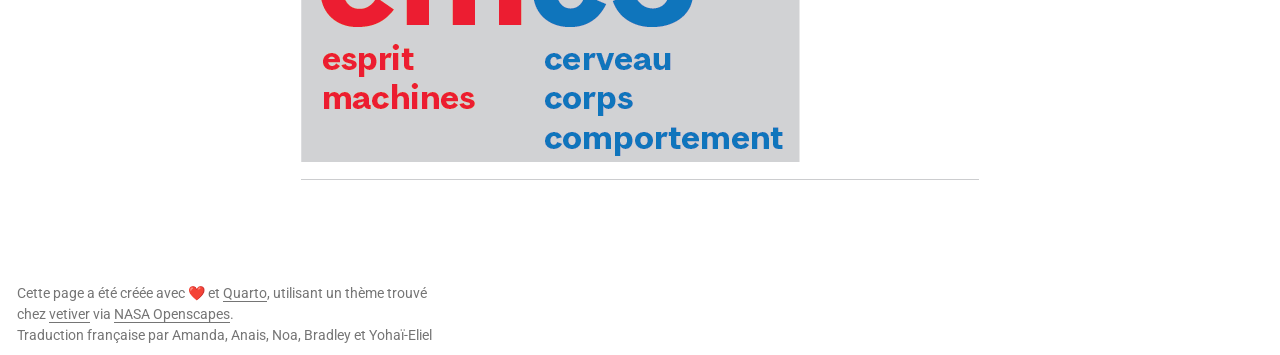
==== commit f067d199: "canvit" ====
--- a/docs/index.html
+++ b/docs/index.html
@@ -162,7 +162,7 @@
 <p><a href="https://m2b3.github.io/members.html#us">Plus de photos</a></p>
 <!-- to make a contact sheet, set boundaries in irfanview thumbnails -->
 <p><strong>Actualités</strong></p>
-<p><strong>Septembre 2026</strong> – CanViT sera présenté à NeurIPS 2026. Félicitations à Yohai et Sabrina ! 🎉</p>
+<p><strong>Septembre 2026</strong> – <a href="https://m2b3.github.io/CanViT/">CanViT</a> sera présenté à NeurIPS 2026. Félicitations à Yohai et Sabrina ! 🎉 <a href="https://m2b3.github.io/CanViT/"><img src="images/canvit-wordmark.svg" style="vertical-align: text-bottom;;height:1.3em" alt="Logo CanViT"></a></p>
 <p><strong>Septembre 2026</strong> – Le manuscrit de Kasia et Yohai, intitulé « Human-like meaning maps from single-prompt VLM ratings of local scene meaning », est disponible en prépublication sur bioRxiv.</p>
 <p><strong>Juillet 2026</strong> — Notre manuscrit intitulé « Effect of an auditory static distractor on the perception of an auditory moving target », un travail mené par Noa Kemp en collaboration avec Catherine Guastavino, paraîtra prochainement dans le Journal of the Acoustical Society of America, à l’issue d’un processus d’évaluation fluide et constructif. Heureux d’avoir à nouveau un article dans JASA après une longue pause :)</p>
 <p><strong>Juin 2026</strong> – Fatma Ozlem obtient une bourse Études au Canada pour effectuer un séjour au laboratoire en 2026-2027, en provenance de Sağlık Bilimleri Üniversitesi à Istanbul.</p>
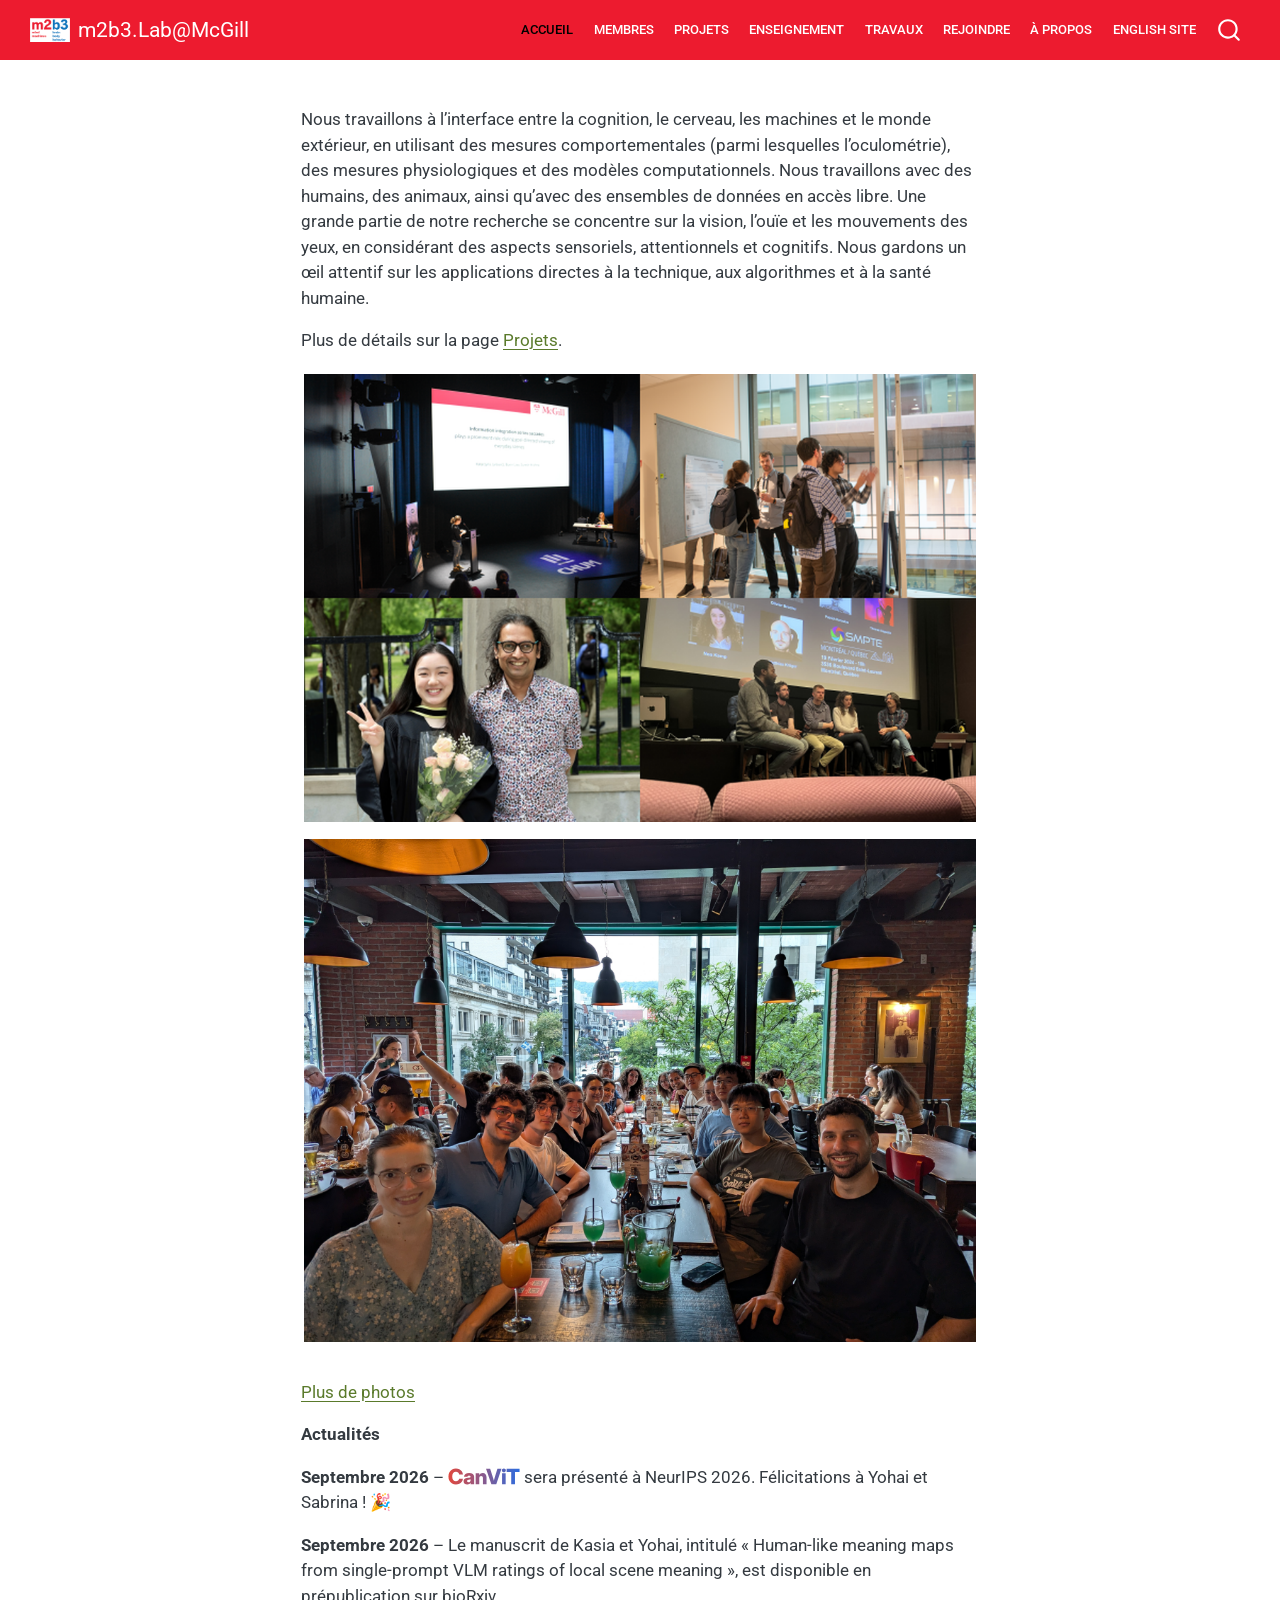
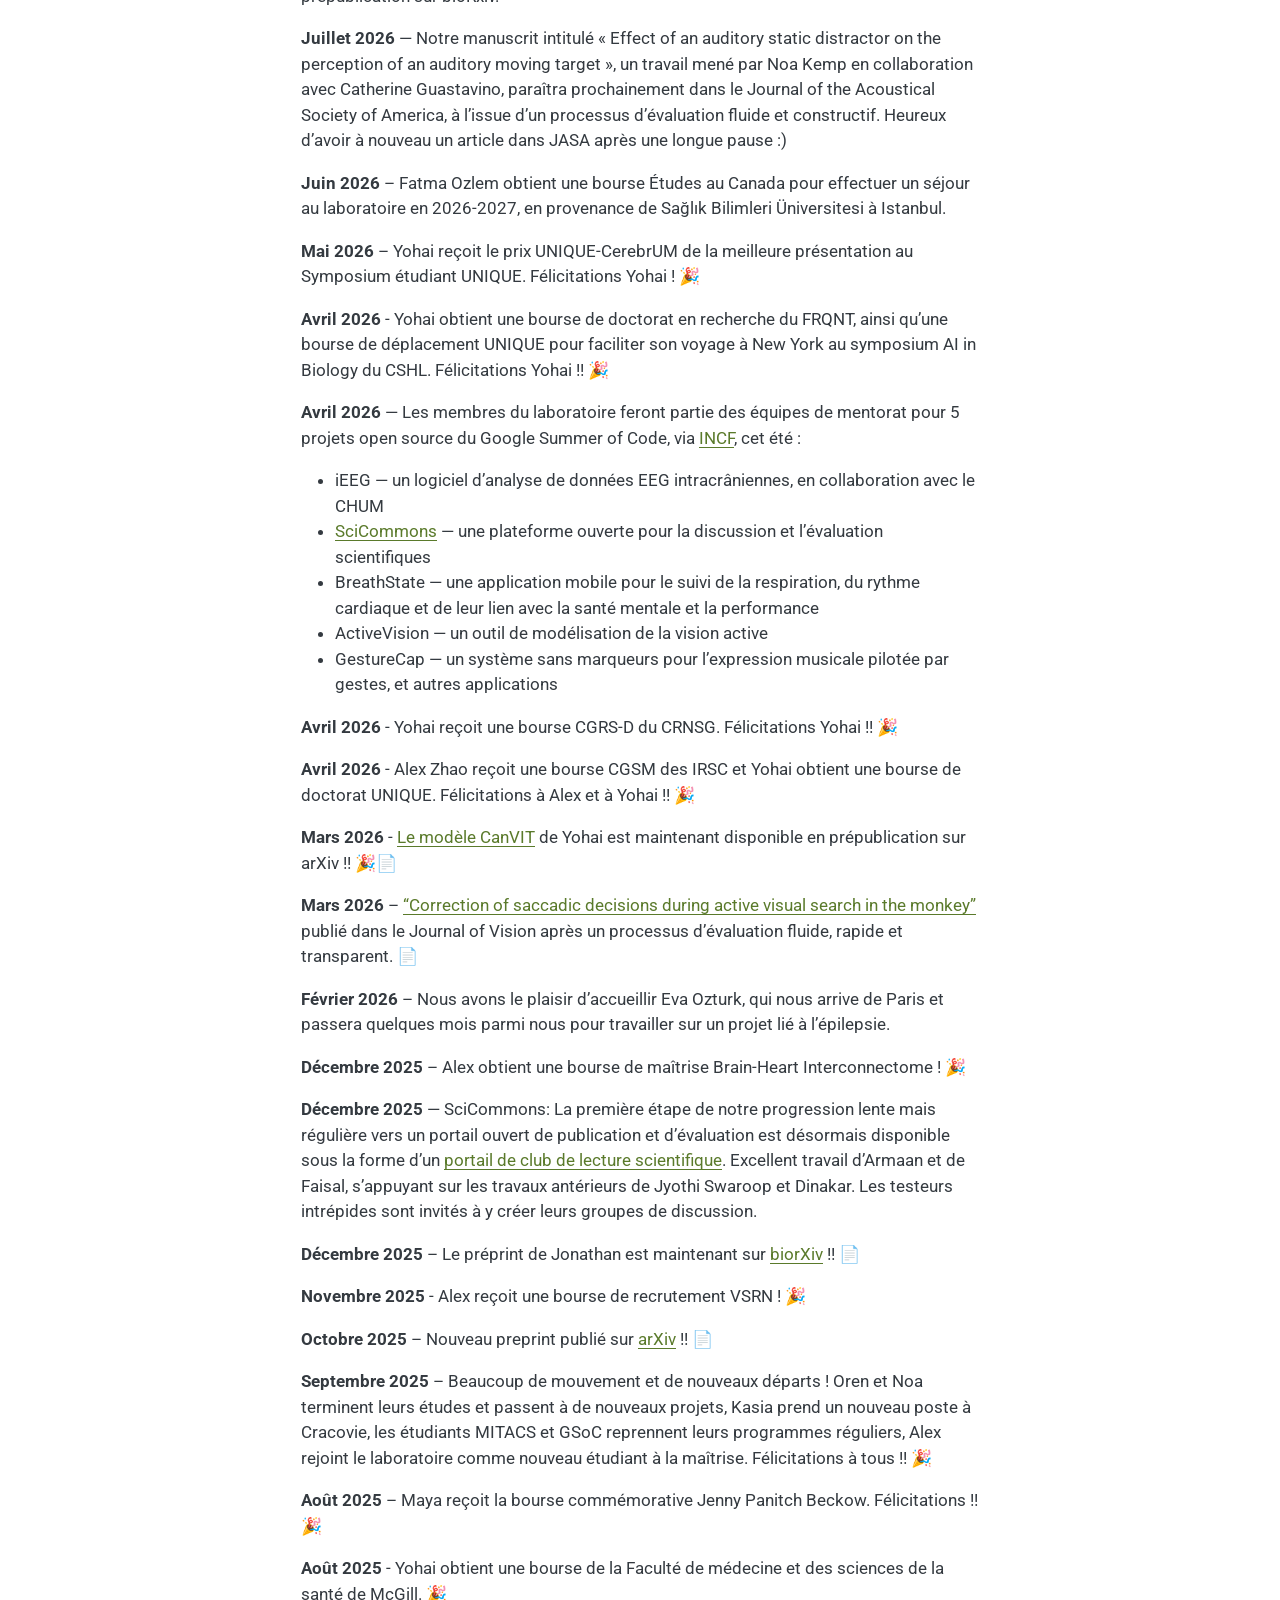
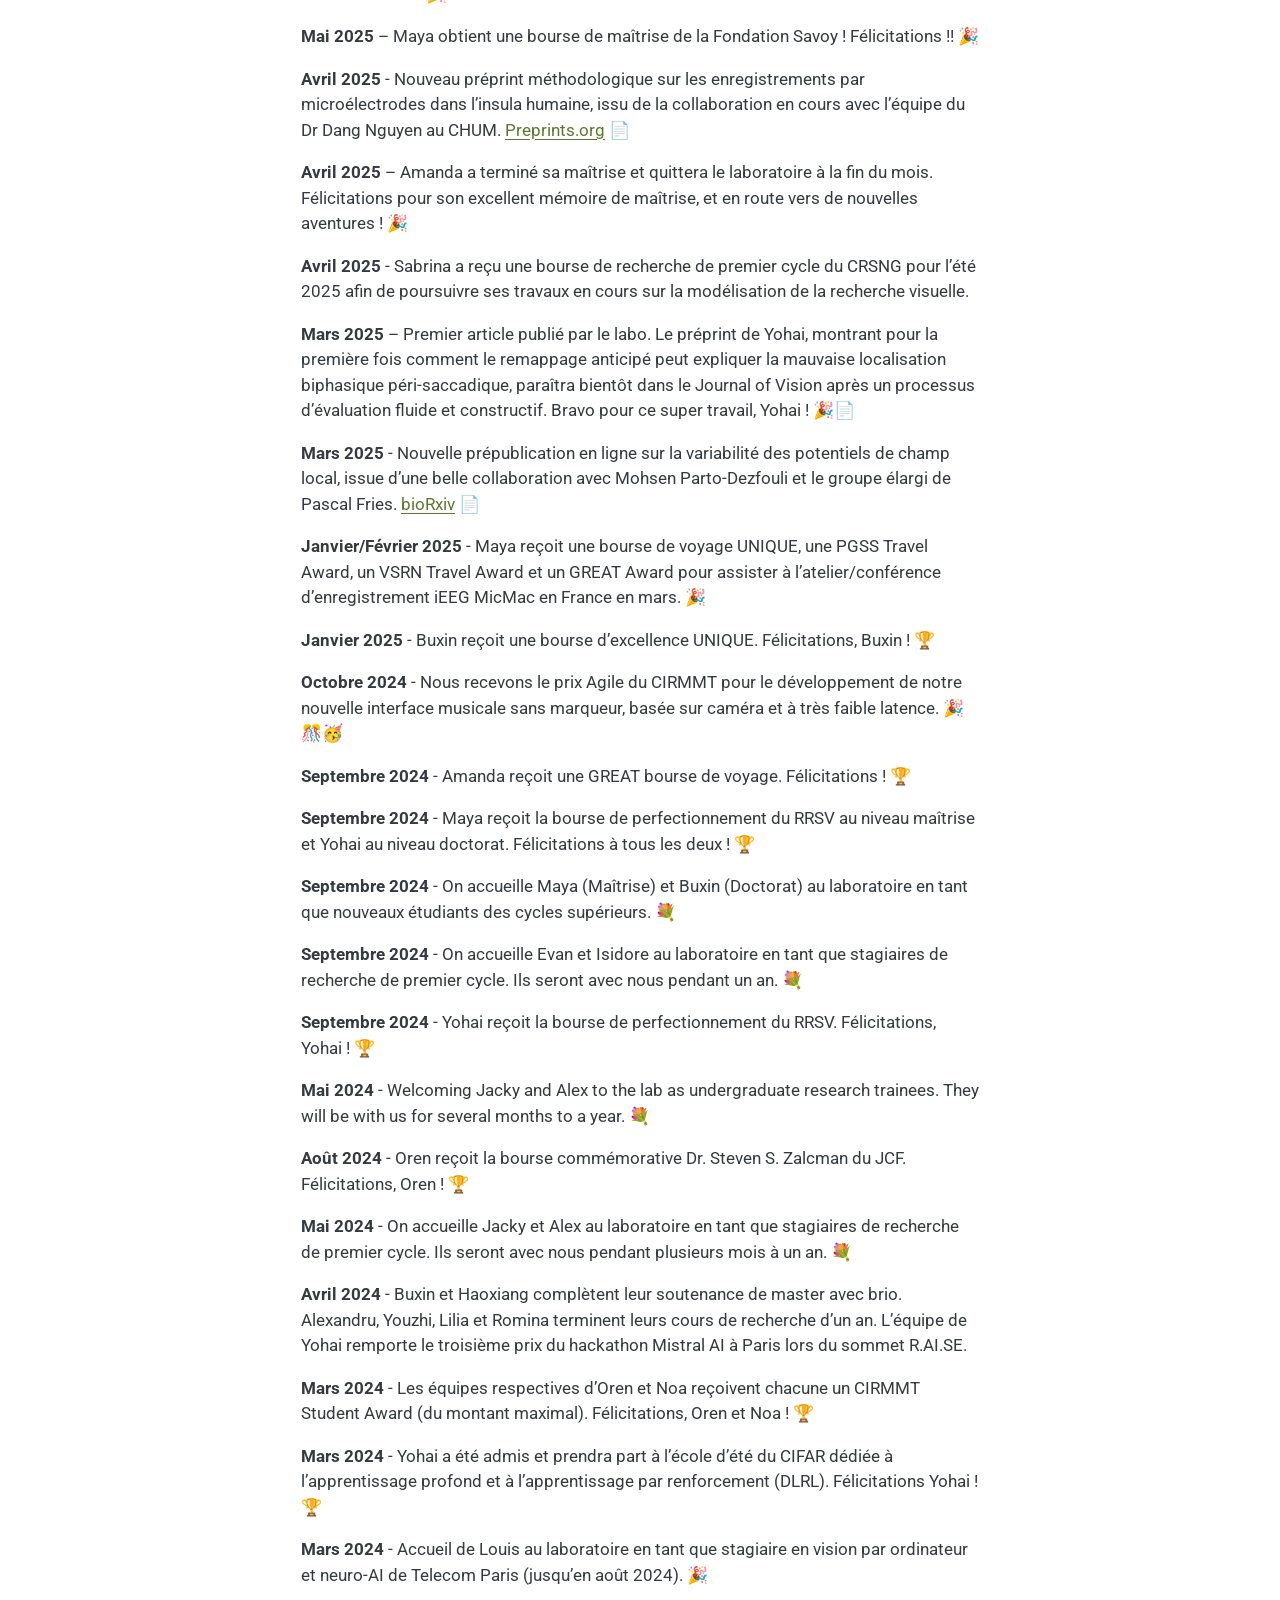
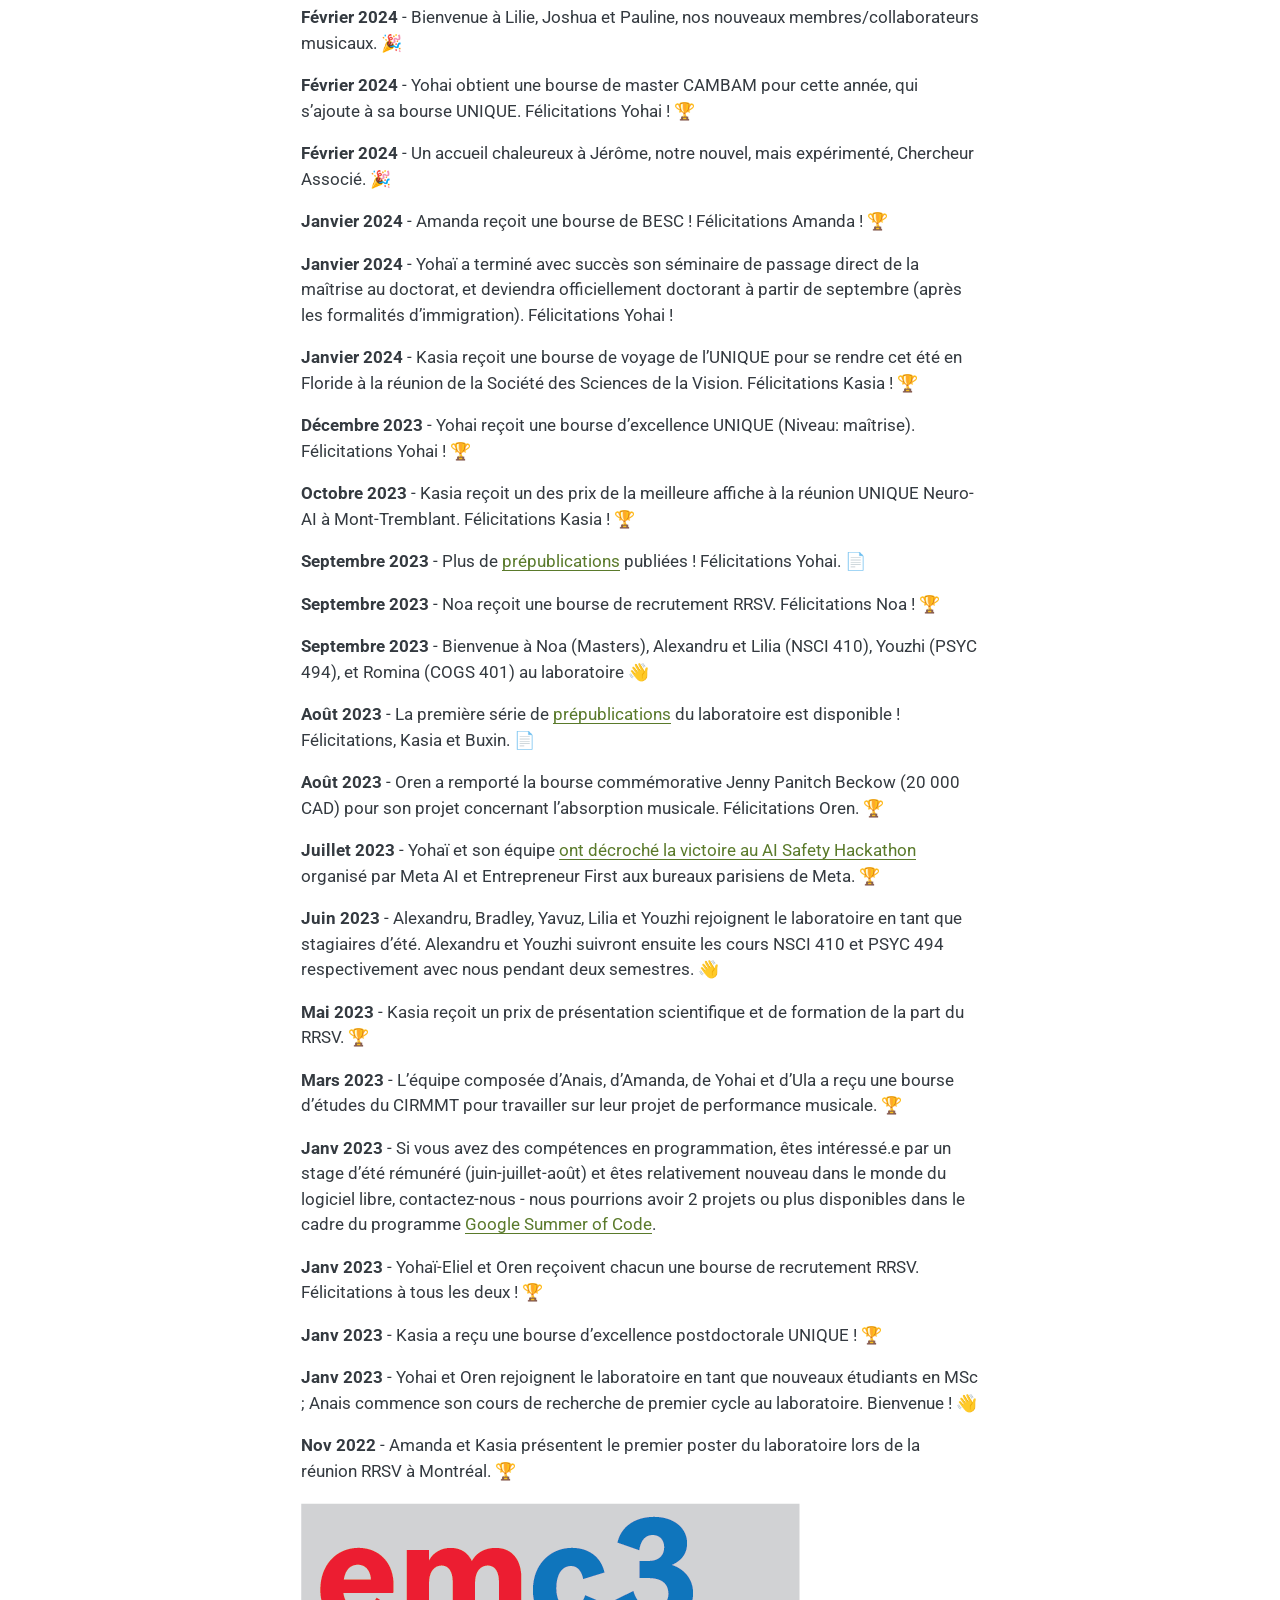
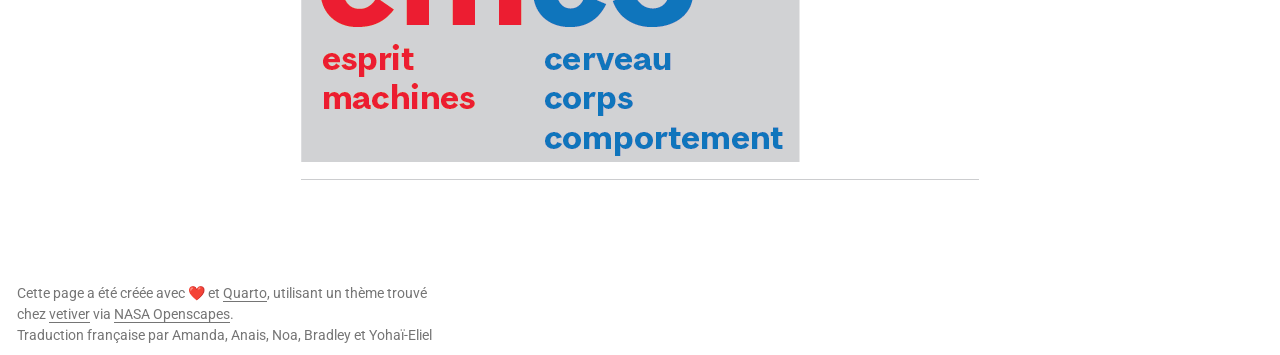
==== commit 56223ed7: "canvit" ====
--- a/docs/index.html
+++ b/docs/index.html
@@ -162,7 +162,7 @@
 <p><a href="https://m2b3.github.io/members.html#us">Plus de photos</a></p>
 <!-- to make a contact sheet, set boundaries in irfanview thumbnails -->
 <p><strong>Actualités</strong></p>
-<p><strong>Septembre 2026</strong> – <a href="https://m2b3.github.io/CanViT/">CanViT</a> sera présenté à NeurIPS 2026. Félicitations à Yohai et Sabrina ! 🎉 <a href="https://m2b3.github.io/CanViT/"><img src="images/canvit-wordmark.svg" style="vertical-align: text-bottom;;height:1.3em" alt="Logo CanViT"></a></p>
+<p><strong>Septembre 2026</strong> – <a href="https://m2b3.github.io/CanViT/"><img src="images/canvit-wordmark.svg" class="img-fluid" style="display: inline; height: 1em; width: auto; vertical-align: -0.1em;" alt="CanViT"></a> sera présenté à NeurIPS 2026. Félicitations à Yohai et Sabrina ! 🎉</p>
 <p><strong>Septembre 2026</strong> – Le manuscrit de Kasia et Yohai, intitulé « Human-like meaning maps from single-prompt VLM ratings of local scene meaning », est disponible en prépublication sur bioRxiv.</p>
 <p><strong>Juillet 2026</strong> — Notre manuscrit intitulé « Effect of an auditory static distractor on the perception of an auditory moving target », un travail mené par Noa Kemp en collaboration avec Catherine Guastavino, paraîtra prochainement dans le Journal of the Acoustical Society of America, à l’issue d’un processus d’évaluation fluide et constructif. Heureux d’avoir à nouveau un article dans JASA après une longue pause :)</p>
 <p><strong>Juin 2026</strong> – Fatma Ozlem obtient une bourse Études au Canada pour effectuer un séjour au laboratoire en 2026-2027, en provenance de Sağlık Bilimleri Üniversitesi à Istanbul.</p>
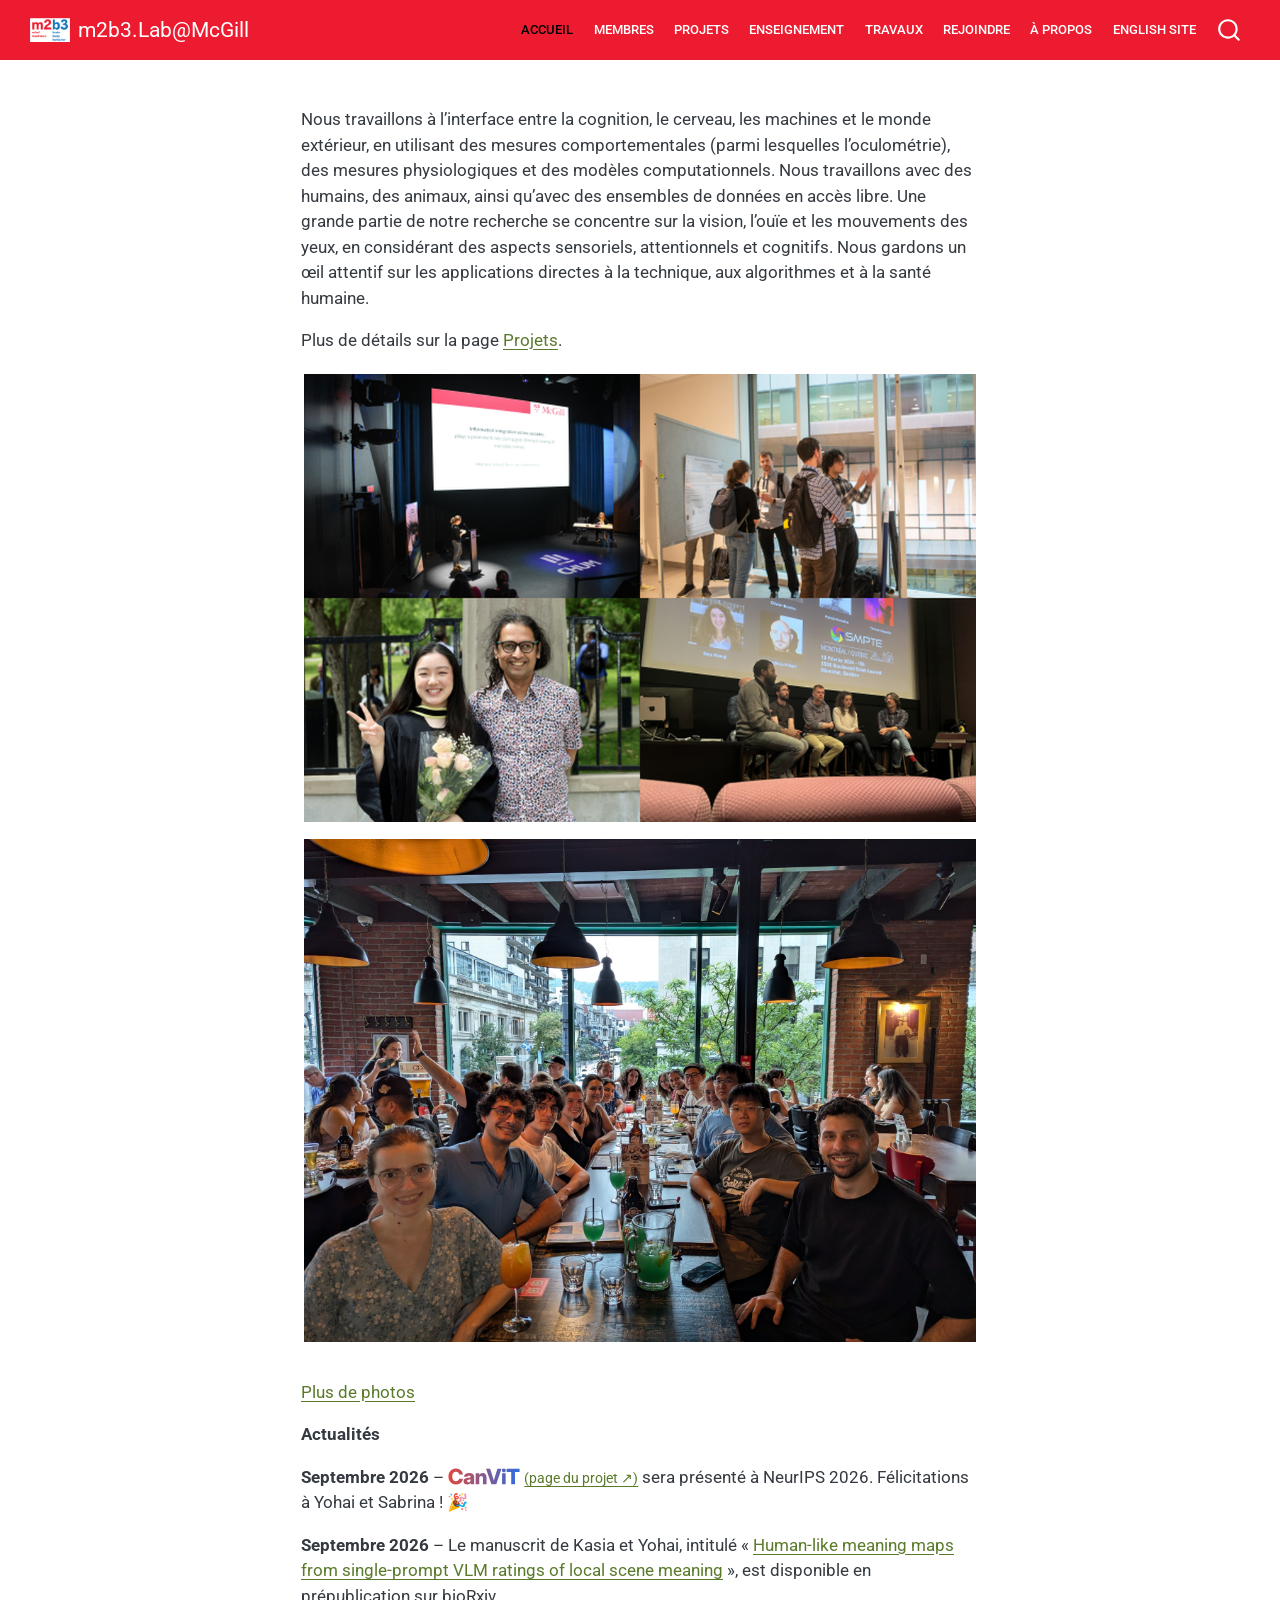
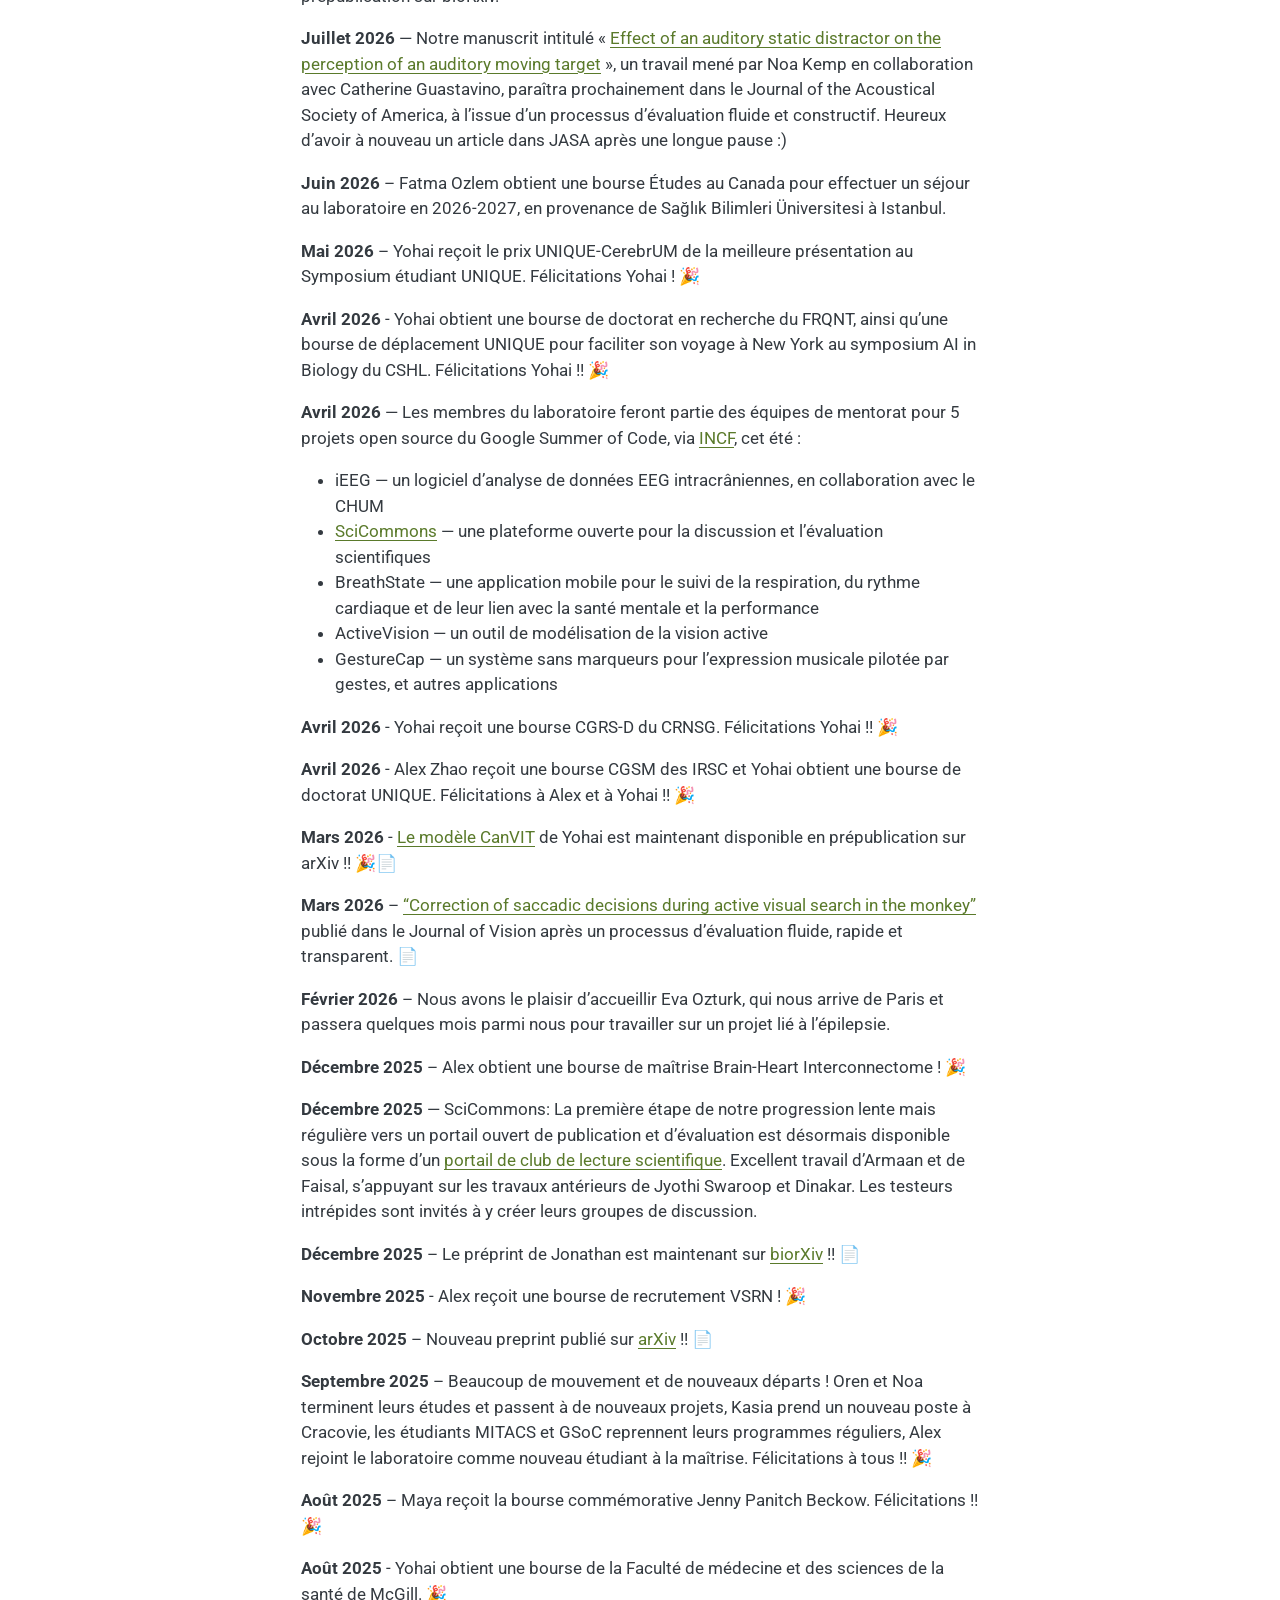
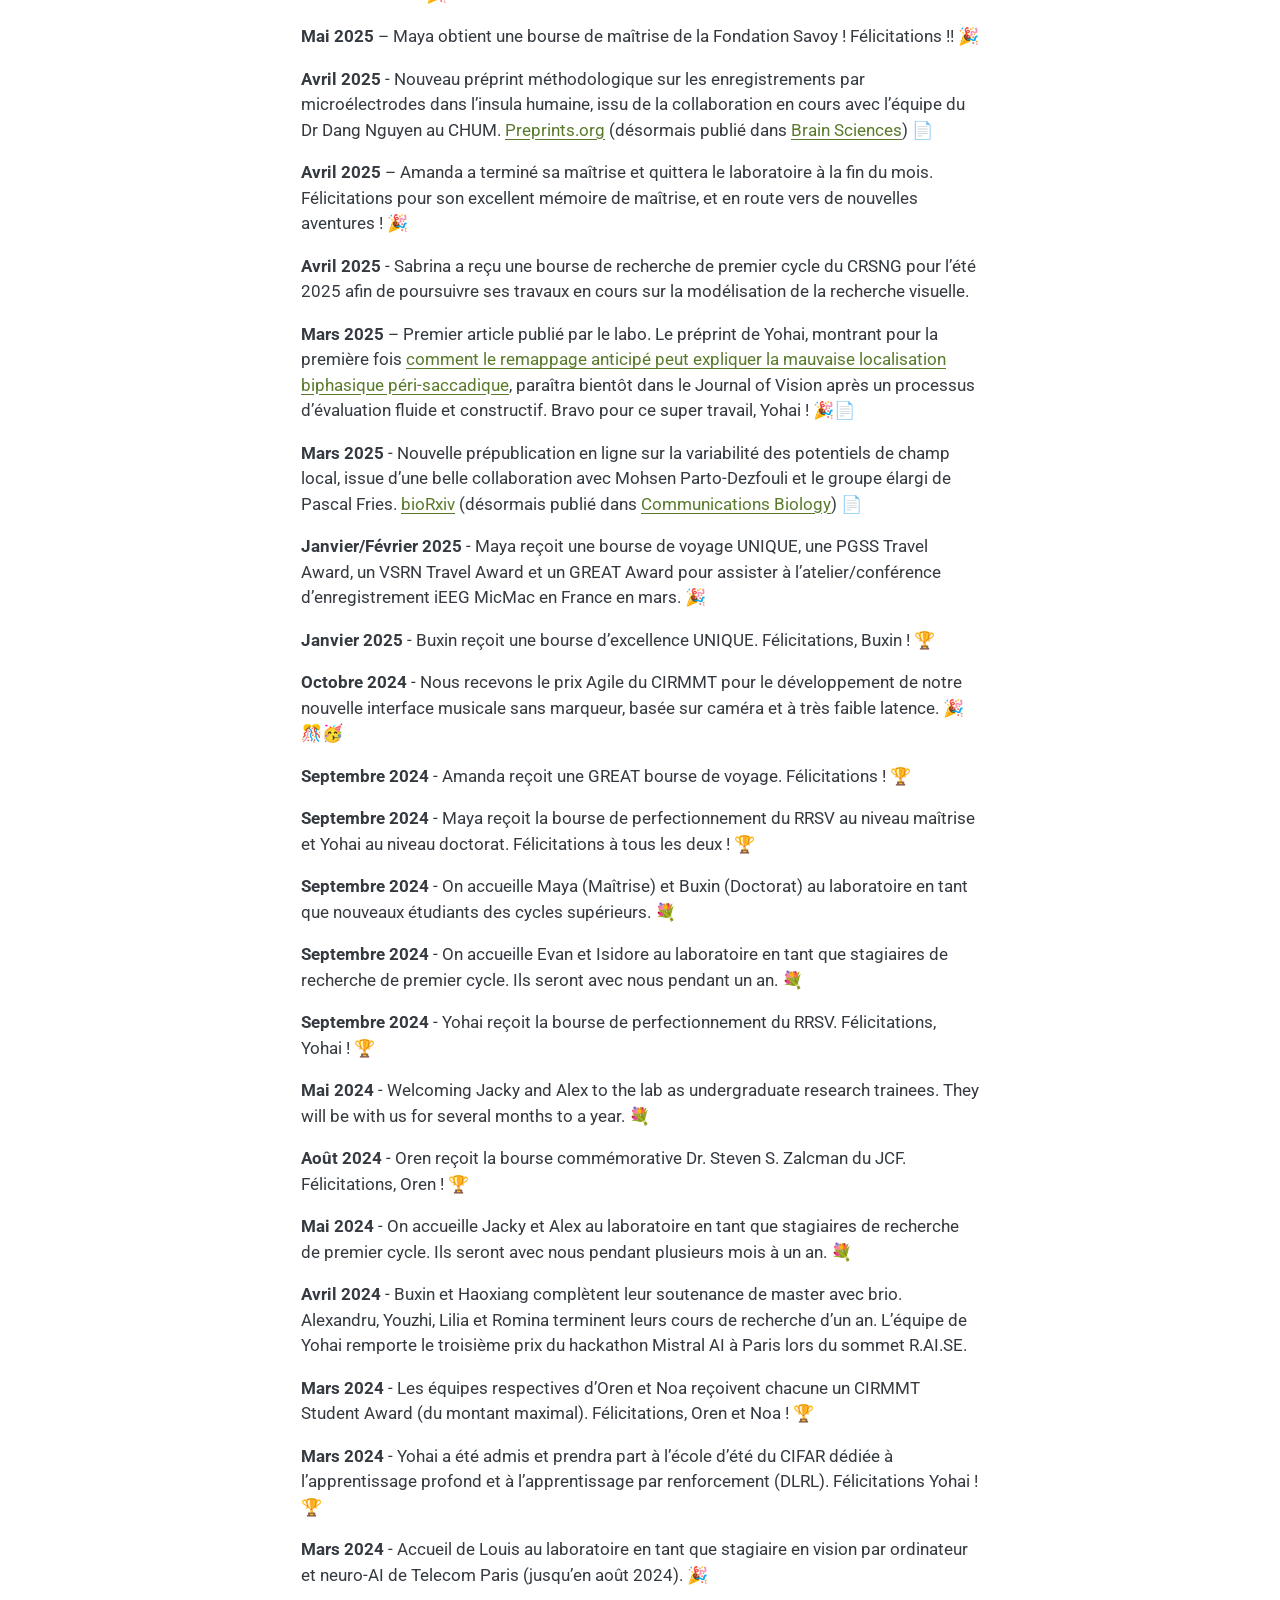
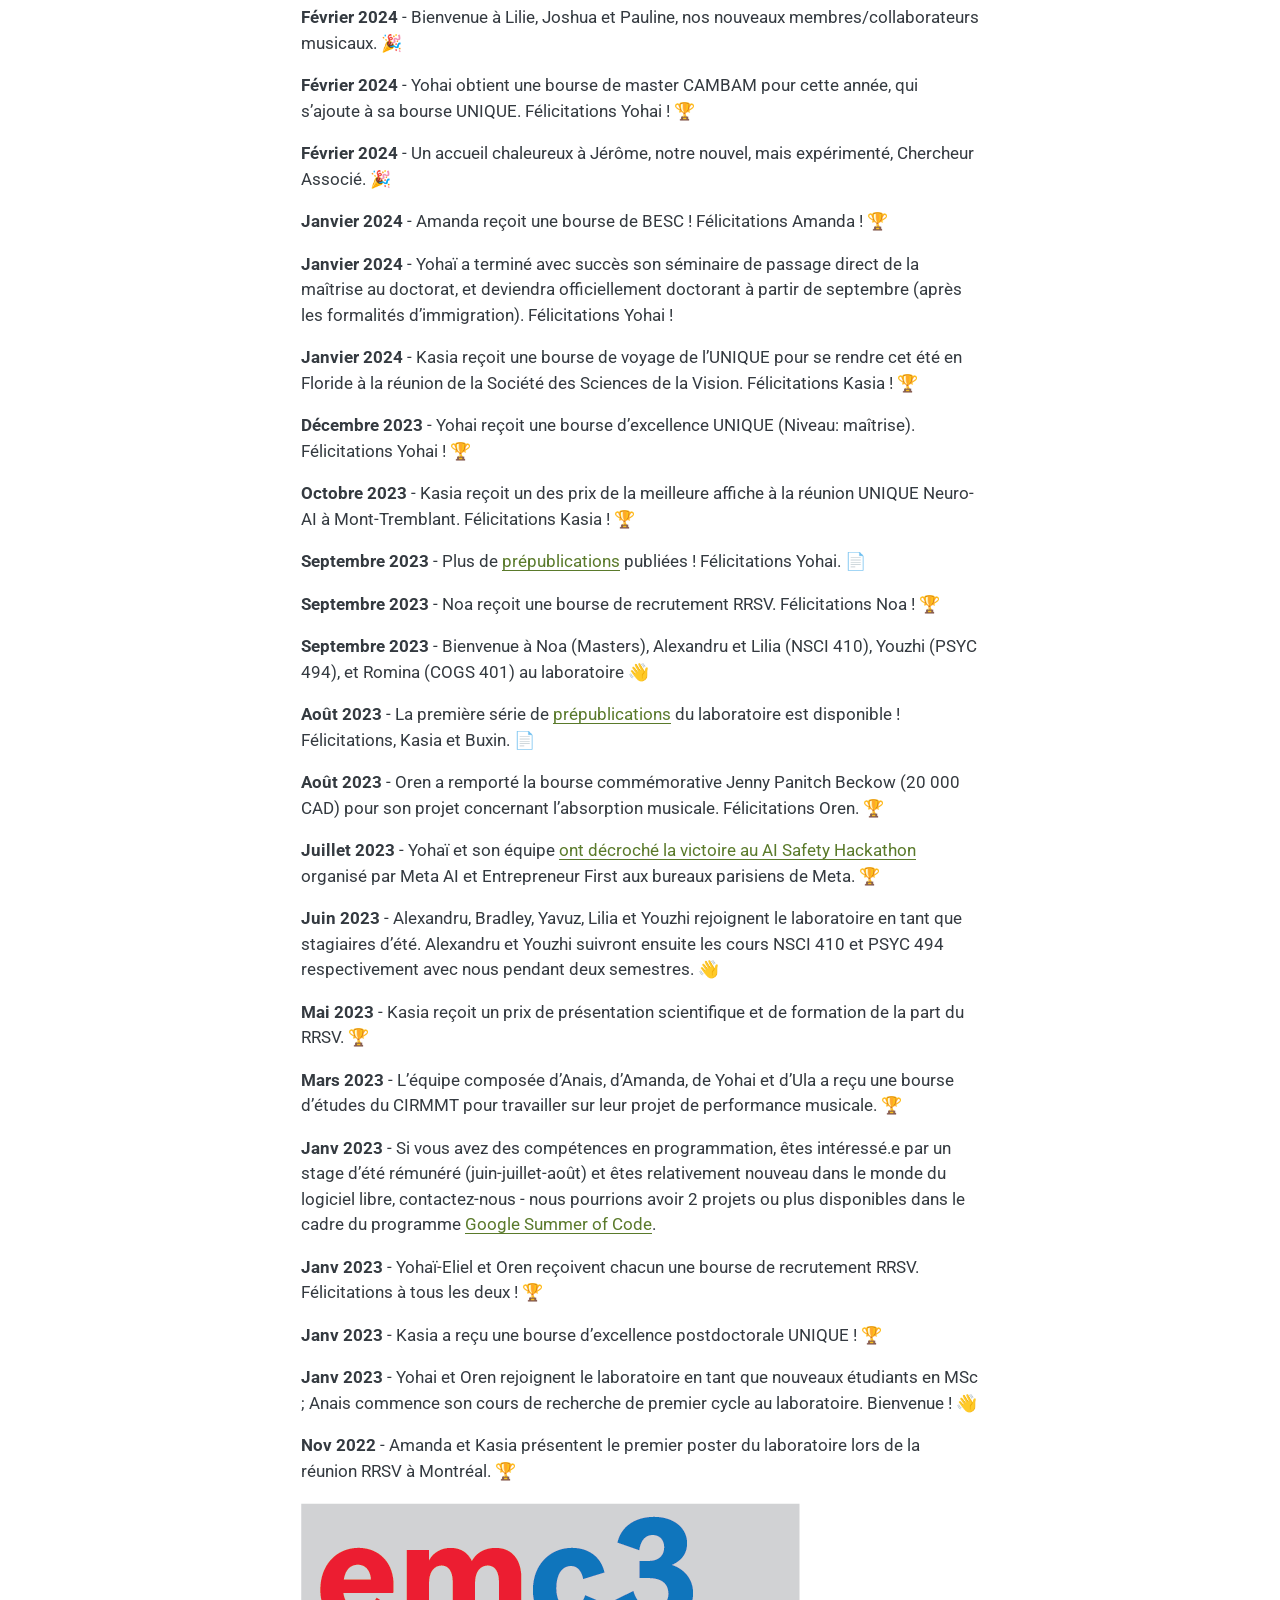
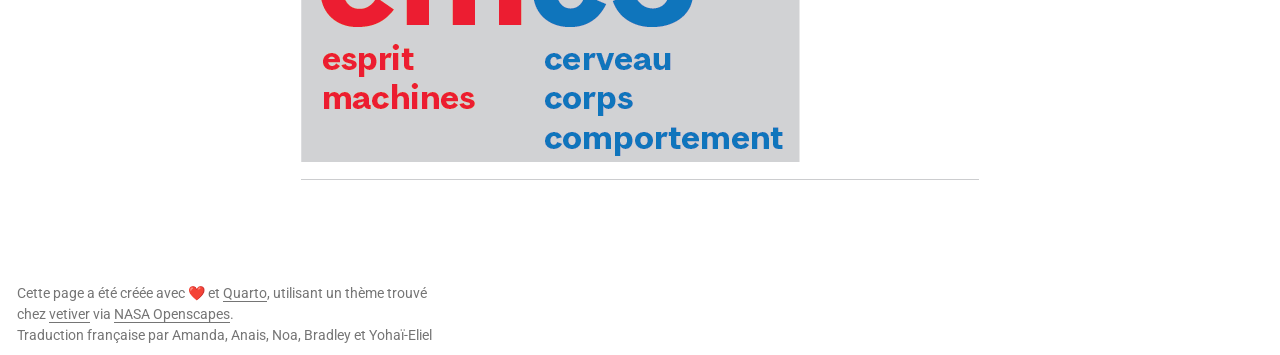
==== commit 24f16a55: "canvit" ====
--- a/docs/index.html
+++ b/docs/index.html
@@ -162,9 +162,9 @@
 <p><a href="https://m2b3.github.io/members.html#us">Plus de photos</a></p>
 <!-- to make a contact sheet, set boundaries in irfanview thumbnails -->
 <p><strong>Actualités</strong></p>
-<p><strong>Septembre 2026</strong> – <a href="https://m2b3.github.io/CanViT/"><img src="images/canvit-wordmark.svg" class="img-fluid" style="display: inline; height: 1em; width: auto; vertical-align: -0.1em;" alt="CanViT"></a> sera présenté à NeurIPS 2026. Félicitations à Yohai et Sabrina ! 🎉</p>
-<p><strong>Septembre 2026</strong> – Le manuscrit de Kasia et Yohai, intitulé « Human-like meaning maps from single-prompt VLM ratings of local scene meaning », est disponible en prépublication sur bioRxiv.</p>
-<p><strong>Juillet 2026</strong> — Notre manuscrit intitulé « Effect of an auditory static distractor on the perception of an auditory moving target », un travail mené par Noa Kemp en collaboration avec Catherine Guastavino, paraîtra prochainement dans le Journal of the Acoustical Society of America, à l’issue d’un processus d’évaluation fluide et constructif. Heureux d’avoir à nouveau un article dans JASA après une longue pause :)</p>
+<p><strong>Septembre 2026</strong> – <a href="https://m2b3.github.io/CanViT/" class="canvit-logo-link" title="Page du projet CanViT"><img src="images/canvit-wordmark.svg" class="img-fluid" style="display: inline; height: 1em; width: auto; vertical-align: -0.1em;" alt="CanViT"></a> <a href="https://m2b3.github.io/CanViT/" class="canvit-cue">(page du projet&nbsp;↗)</a> sera présenté à NeurIPS 2026. Félicitations à Yohai et Sabrina ! 🎉</p>
+<p><strong>Septembre 2026</strong> – Le manuscrit de Kasia et Yohai, intitulé « <a href="https://www.biorxiv.org/content/10.64898/2026.08.30.748100v1">Human-like meaning maps from single-prompt VLM ratings of local scene meaning</a> », est disponible en prépublication sur bioRxiv.</p>
+<p><strong>Juillet 2026</strong> — Notre manuscrit intitulé « <a href="https://arxiv.org/abs/2510.25119">Effect of an auditory static distractor on the perception of an auditory moving target</a> », un travail mené par Noa Kemp en collaboration avec Catherine Guastavino, paraîtra prochainement dans le Journal of the Acoustical Society of America, à l’issue d’un processus d’évaluation fluide et constructif. Heureux d’avoir à nouveau un article dans JASA après une longue pause :)</p>
 <p><strong>Juin 2026</strong> – Fatma Ozlem obtient une bourse Études au Canada pour effectuer un séjour au laboratoire en 2026-2027, en provenance de Sağlık Bilimleri Üniversitesi à Istanbul.</p>
 <p><strong>Mai 2026</strong> – Yohai reçoit le prix UNIQUE-CerebrUM de la meilleure présentation au Symposium étudiant UNIQUE. Félicitations Yohai ! 🎉</p>
 <p><strong>Avril 2026</strong> - Yohai obtient une bourse de doctorat en recherche du FRQNT, ainsi qu’une bourse de déplacement UNIQUE pour faciliter son voyage à New York au symposium AI in Biology du CSHL. Félicitations Yohai !! 🎉</p>
@@ -190,11 +190,11 @@
 <p><strong>Août 2025</strong> – Maya reçoit la bourse commémorative Jenny Panitch Beckow. Félicitations !! 🎉</p>
 <p><strong>Août 2025</strong> - Yohai obtient une bourse de la Faculté de médecine et des sciences de la santé de McGill. 🎉</p>
 <p><strong>Mai 2025</strong> – Maya obtient une bourse de maîtrise de la Fondation Savoy ! Félicitations !! 🎉</p>
-<p><strong>Avril 2025</strong> - Nouveau préprint méthodologique sur les enregistrements par microélectrodes dans l’insula humaine, issu de la collaboration en cours avec l’équipe du Dr Dang Nguyen au CHUM. <a href="https://www.preprints.org/manuscript/202504.1279/v1">Preprints.org</a> 📄</p>
+<p><strong>Avril 2025</strong> - Nouveau préprint méthodologique sur les enregistrements par microélectrodes dans l’insula humaine, issu de la collaboration en cours avec l’équipe du Dr Dang Nguyen au CHUM. <a href="https://www.preprints.org/manuscript/202504.1279/v1">Preprints.org</a> (désormais publié dans <a href="https://www.mdpi.com/2076-3425/15/6/550">Brain Sciences</a>) 📄</p>
 <p><strong>Avril 2025</strong> – Amanda a terminé sa maîtrise et quittera le laboratoire à la fin du mois. Félicitations pour son excellent mémoire de maîtrise, et en route vers de nouvelles aventures ! 🎉</p>
 <p><strong>Avril 2025</strong> - Sabrina a reçu une bourse de recherche de premier cycle du CRSNG pour l’été 2025 afin de poursuivre ses travaux en cours sur la modélisation de la recherche visuelle.</p>
-<p><strong>Mars 2025</strong> – Premier article publié par le labo. Le préprint de Yohai, montrant pour la première fois comment le remappage anticipé peut expliquer la mauvaise localisation biphasique péri-saccadique, paraîtra bientôt dans le Journal of Vision après un processus d’évaluation fluide et constructif. Bravo pour ce super travail, Yohai ! 🎉📄</p>
-<p><strong>Mars 2025</strong> - Nouvelle prépublication en ligne sur la variabilité des potentiels de champ local, issue d’une belle collaboration avec Mohsen Parto-Dezfouli et le groupe élargi de Pascal Fries. <a href="https://www.biorxiv.org/content/10.1101/2025.03.27.645661v1">bioRxiv</a> 📄</p>
+<p><strong>Mars 2025</strong> – Premier article publié par le labo. Le préprint de Yohai, montrant pour la première fois <a href="https://doi.org/10.1167/jov.25.7.4">comment le remappage anticipé peut expliquer la mauvaise localisation biphasique péri-saccadique</a>, paraîtra bientôt dans le Journal of Vision après un processus d’évaluation fluide et constructif. Bravo pour ce super travail, Yohai ! 🎉📄</p>
+<p><strong>Mars 2025</strong> - Nouvelle prépublication en ligne sur la variabilité des potentiels de champ local, issue d’une belle collaboration avec Mohsen Parto-Dezfouli et le groupe élargi de Pascal Fries. <a href="https://www.biorxiv.org/content/10.1101/2025.03.27.645661v1">bioRxiv</a> (désormais publié dans <a href="https://www.nature.com/articles/s42003-026-10881-x">Communications Biology</a>) 📄</p>
 <p><strong>Janvier/Février 2025</strong> - Maya reçoit une bourse de voyage UNIQUE, une PGSS Travel Award, un VSRN Travel Award et un GREAT Award pour assister à l’atelier/conférence d’enregistrement iEEG MicMac en France en mars. 🎉</p>
 <p><strong>Janvier 2025</strong> - Buxin reçoit une bourse d’excellence UNIQUE. Félicitations, Buxin ! 🏆</p>
 <p><strong>Octobre 2024</strong> - Nous recevons le prix Agile du CIRMMT pour le développement de notre nouvelle interface musicale sans marqueur, basée sur caméra et à très faible latence. 🎉🎊🥳</p>
--- a/docs/styles.css
+++ b/docs/styles.css
@@ -1 +1,27 @@
-/* css styles */+/* css styles */
+/* Fixed by Claude Opus 5.5 on 2026-10-01
+   Problem: The CanViT wordmark in the news did not look like a clickable link
+   Solution: Hover/focus brightens and lifts the logo with an underline; a small
+   "(project page ↗)" text link follows it as a visible cue that also works on touch screens
+   Result: The logo reads as a link on both desktop and mobile */
+.canvit-logo-link {
+  text-decoration: none;
+  border-bottom: 1px dashed transparent;
+  transition: border-color 0.15s ease;
+}
+.canvit-logo-link img {
+  transition: filter 0.15s ease, transform 0.15s ease;
+}
+.canvit-logo-link:hover,
+.canvit-logo-link:focus-visible {
+  border-bottom-color: currentColor;
+}
+.canvit-logo-link:hover img,
+.canvit-logo-link:focus-visible img {
+  filter: brightness(1.2) saturate(1.2);
+  transform: translateY(-1px);
+}
+.canvit-cue {
+  font-size: 0.85em;
+  white-space: nowrap;
+}
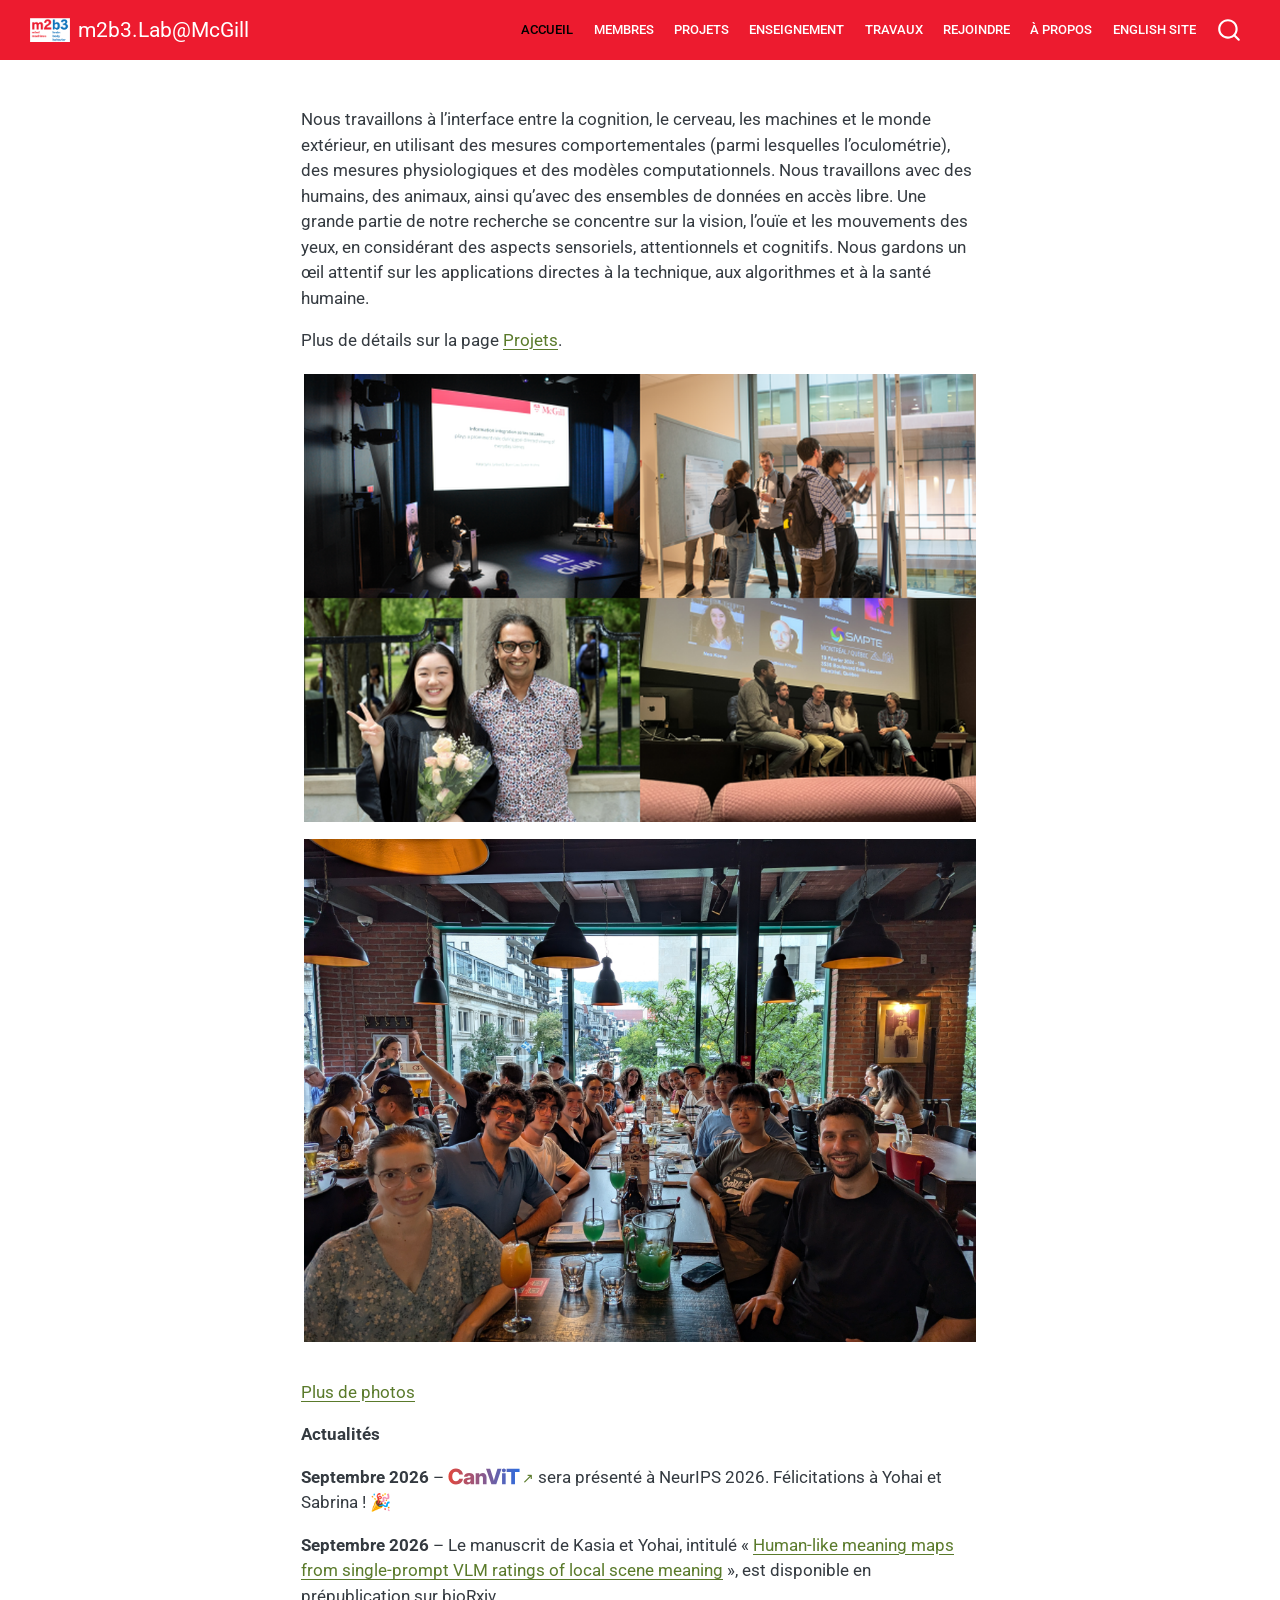
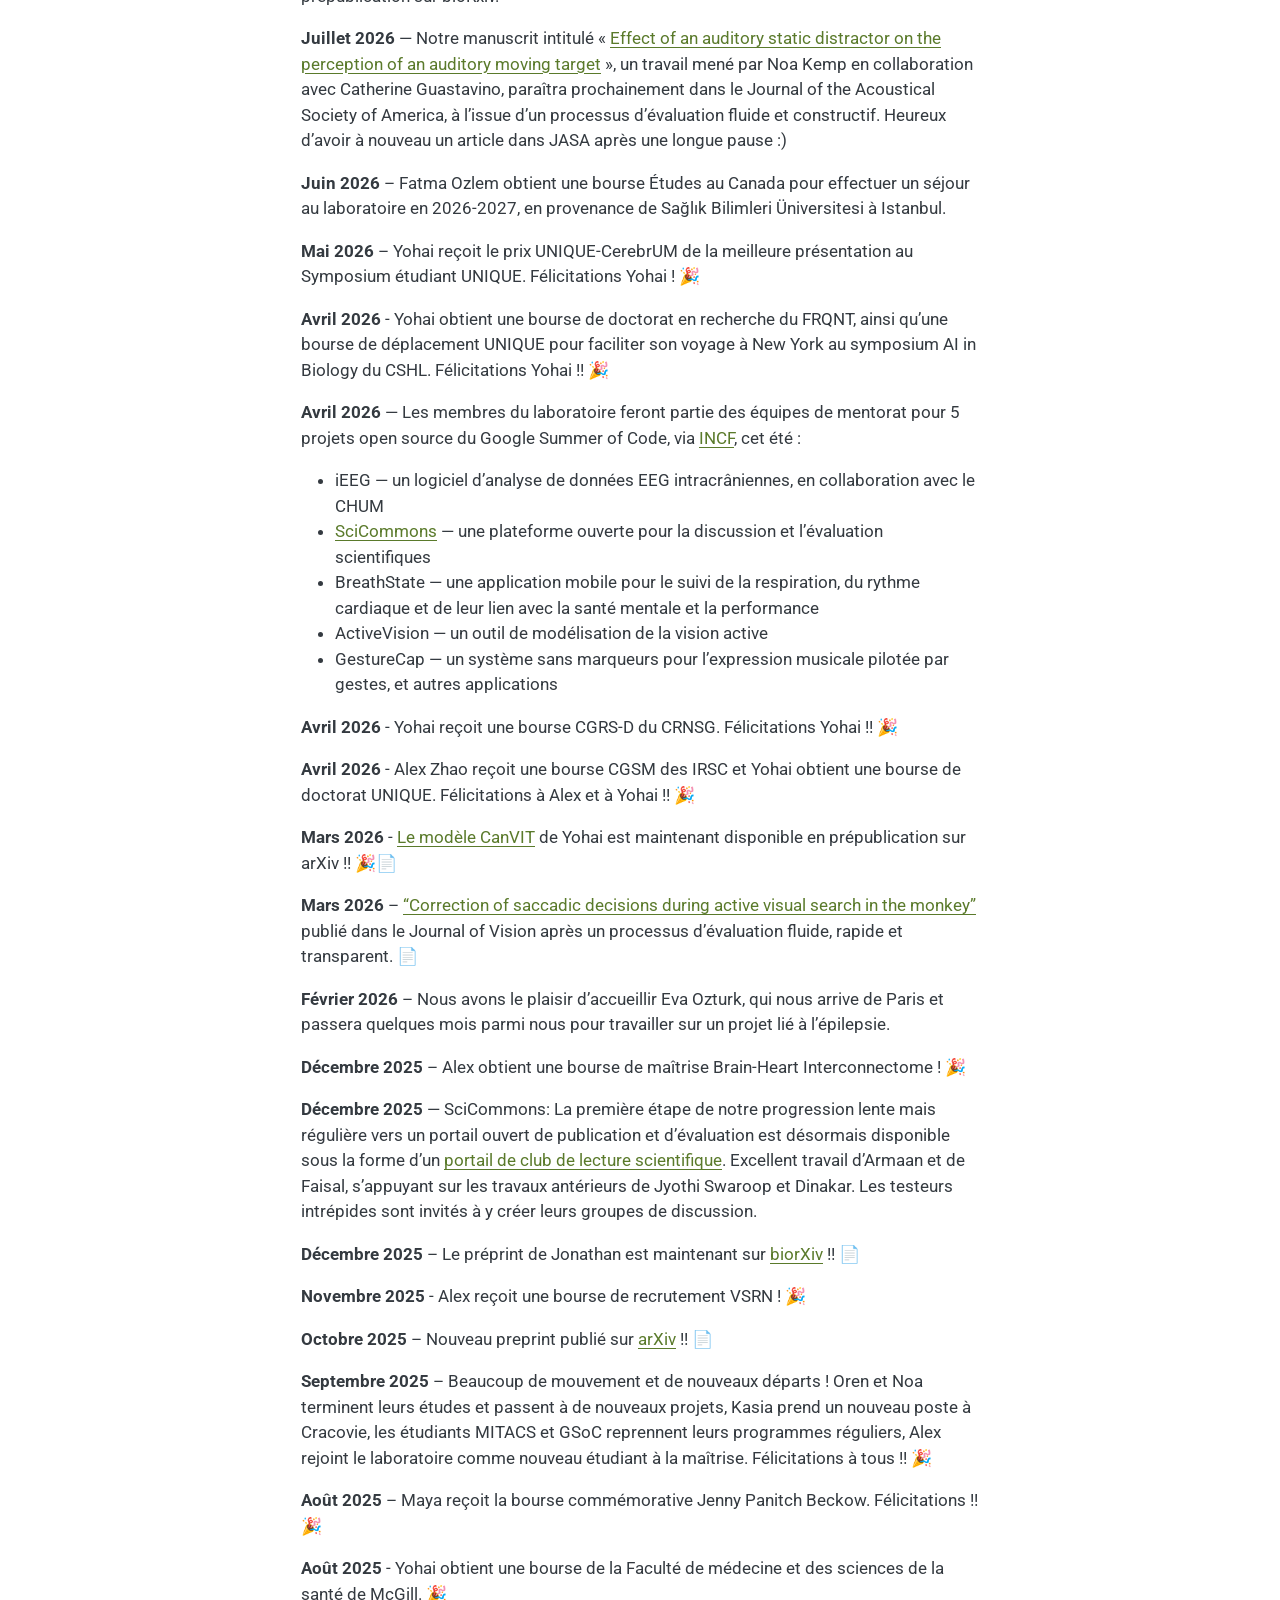
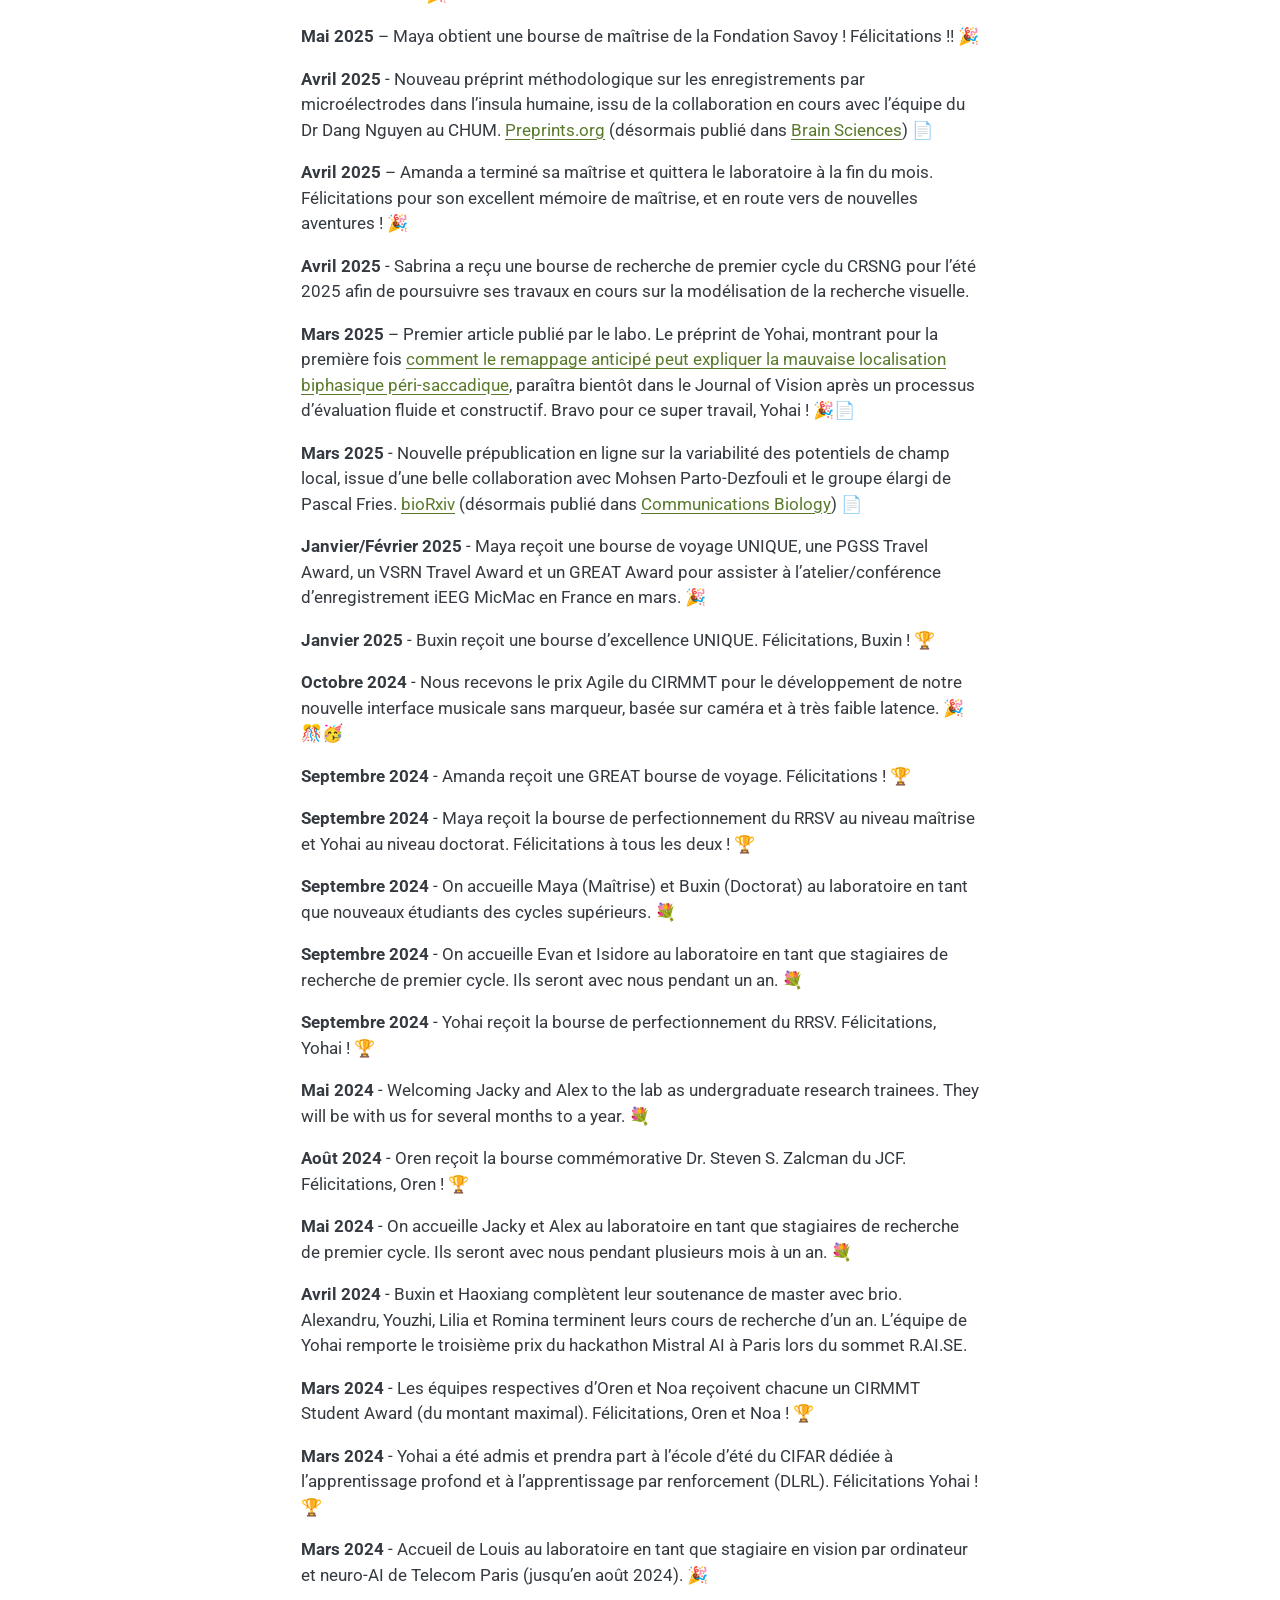
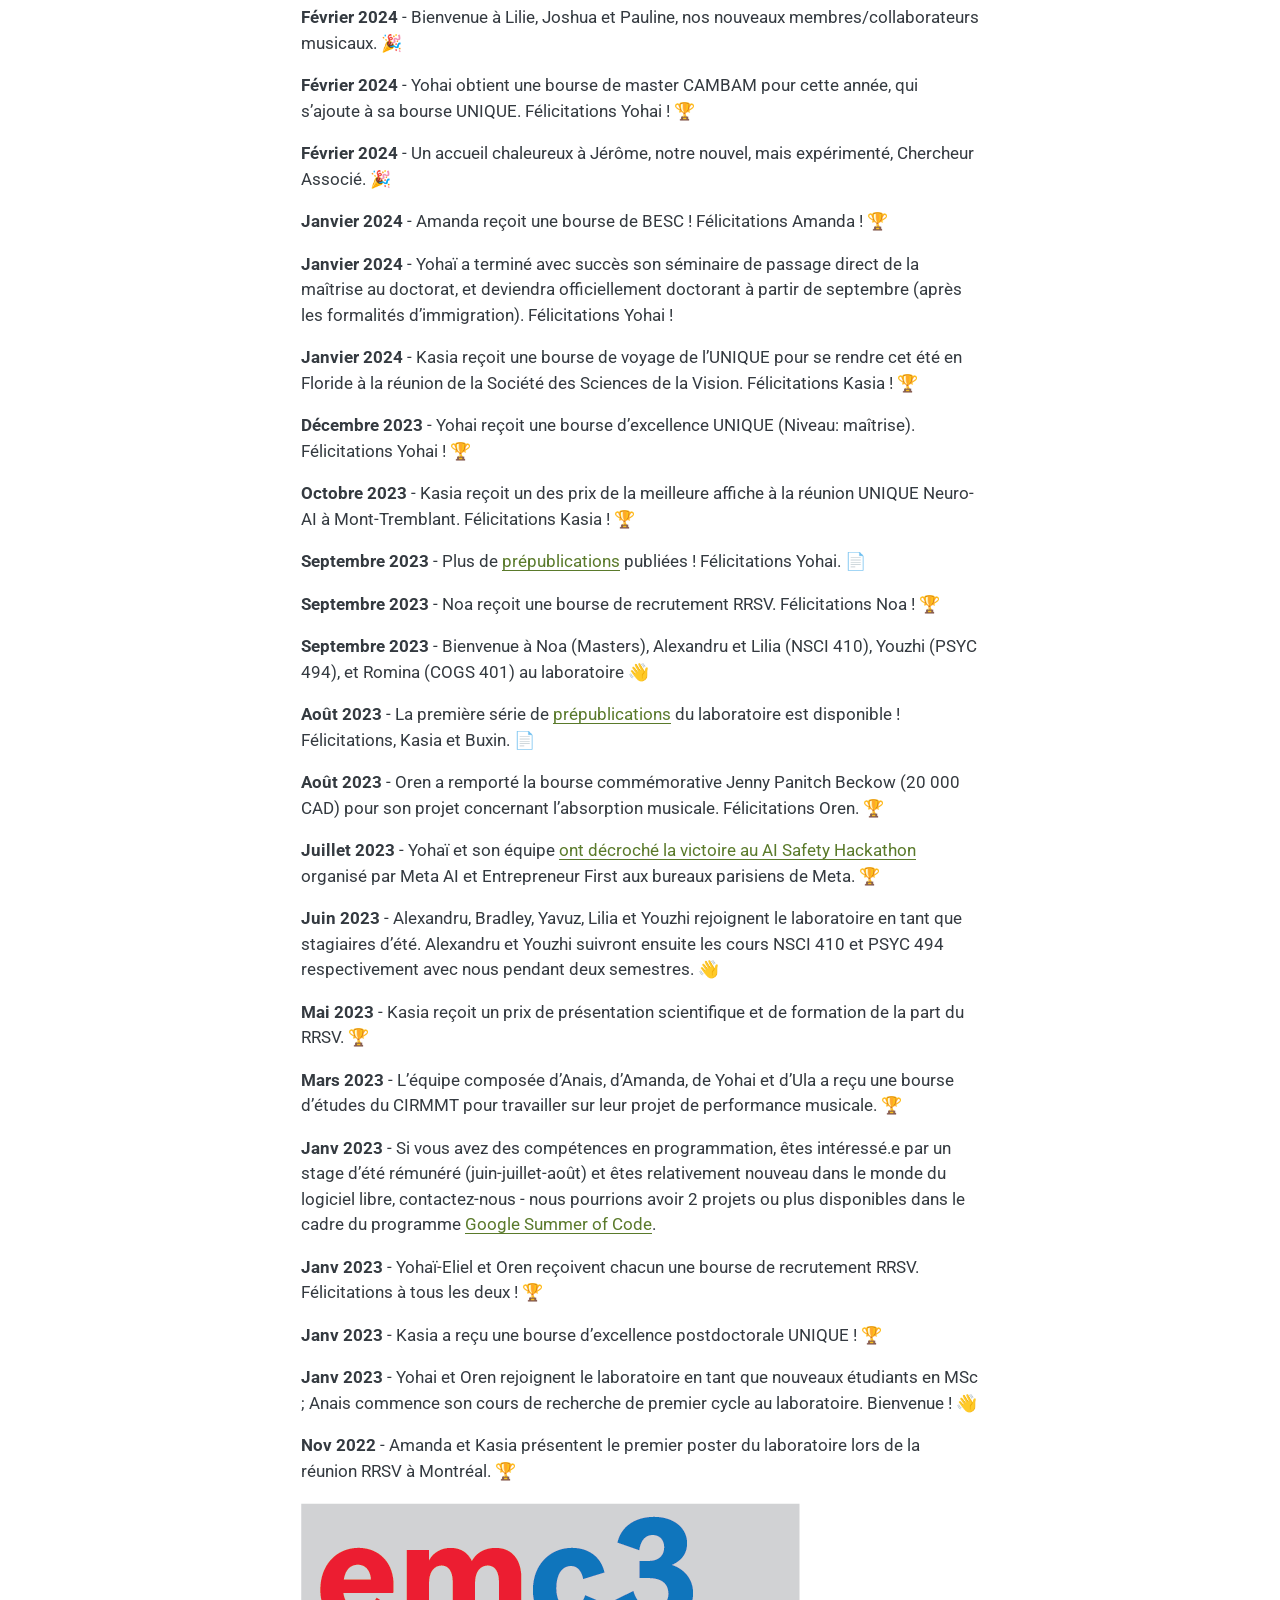
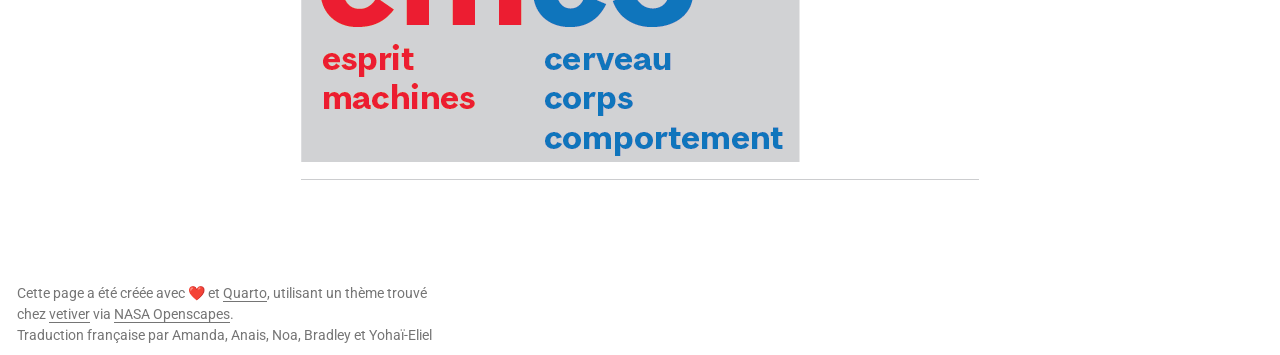
==== commit 24ec7851: "canvit" ====
--- a/docs/index.html
+++ b/docs/index.html
@@ -162,7 +162,7 @@
 <p><a href="https://m2b3.github.io/members.html#us">Plus de photos</a></p>
 <!-- to make a contact sheet, set boundaries in irfanview thumbnails -->
 <p><strong>Actualités</strong></p>
-<p><strong>Septembre 2026</strong> – <a href="https://m2b3.github.io/CanViT/" class="canvit-logo-link" title="Page du projet CanViT"><img src="images/canvit-wordmark.svg" class="img-fluid" style="display: inline; height: 1em; width: auto; vertical-align: -0.1em;" alt="CanViT"></a> <a href="https://m2b3.github.io/CanViT/" class="canvit-cue">(page du projet&nbsp;↗)</a> sera présenté à NeurIPS 2026. Félicitations à Yohai et Sabrina ! 🎉</p>
+<p><strong>Septembre 2026</strong> – <a href="https://m2b3.github.io/CanViT/" class="canvit-logo-link" title="Page du projet CanViT"><img src="images/canvit-wordmark.svg" class="img-fluid" style="display: inline; height: 1em; width: auto; vertical-align: -0.1em;" alt="CanViT"></a><a href="https://m2b3.github.io/CanViT/" class="canvit-cue" aria-label="Page du projet CanViT" title="Page du projet CanViT">↗</a> sera présenté à NeurIPS 2026. Félicitations à Yohai et Sabrina ! 🎉</p>
 <p><strong>Septembre 2026</strong> – Le manuscrit de Kasia et Yohai, intitulé « <a href="https://www.biorxiv.org/content/10.64898/2026.08.30.748100v1">Human-like meaning maps from single-prompt VLM ratings of local scene meaning</a> », est disponible en prépublication sur bioRxiv.</p>
 <p><strong>Juillet 2026</strong> — Notre manuscrit intitulé « <a href="https://arxiv.org/abs/2510.25119">Effect of an auditory static distractor on the perception of an auditory moving target</a> », un travail mené par Noa Kemp en collaboration avec Catherine Guastavino, paraîtra prochainement dans le Journal of the Acoustical Society of America, à l’issue d’un processus d’évaluation fluide et constructif. Heureux d’avoir à nouveau un article dans JASA après une longue pause :)</p>
 <p><strong>Juin 2026</strong> – Fatma Ozlem obtient une bourse Études au Canada pour effectuer un séjour au laboratoire en 2026-2027, en provenance de Sağlık Bilimleri Üniversitesi à Istanbul.</p>
--- a/docs/styles.css
+++ b/docs/styles.css
@@ -21,7 +21,13 @@
   filter: brightness(1.2) saturate(1.2);
   transform: translateY(-1px);
 }
+/* Updated by Claude Opus 5.5 on 2026-10-01
+   Problem: "(project page ↗)" text was more than needed
+   Solution: The cue is now just a ↗ arrow placed right after the logo, with a
+   tooltip and aria-label carrying the "project page" wording */
 .canvit-cue {
   font-size: 0.85em;
+  margin-left: 0.15em;
+  text-decoration: none;
   white-space: nowrap;
 }
